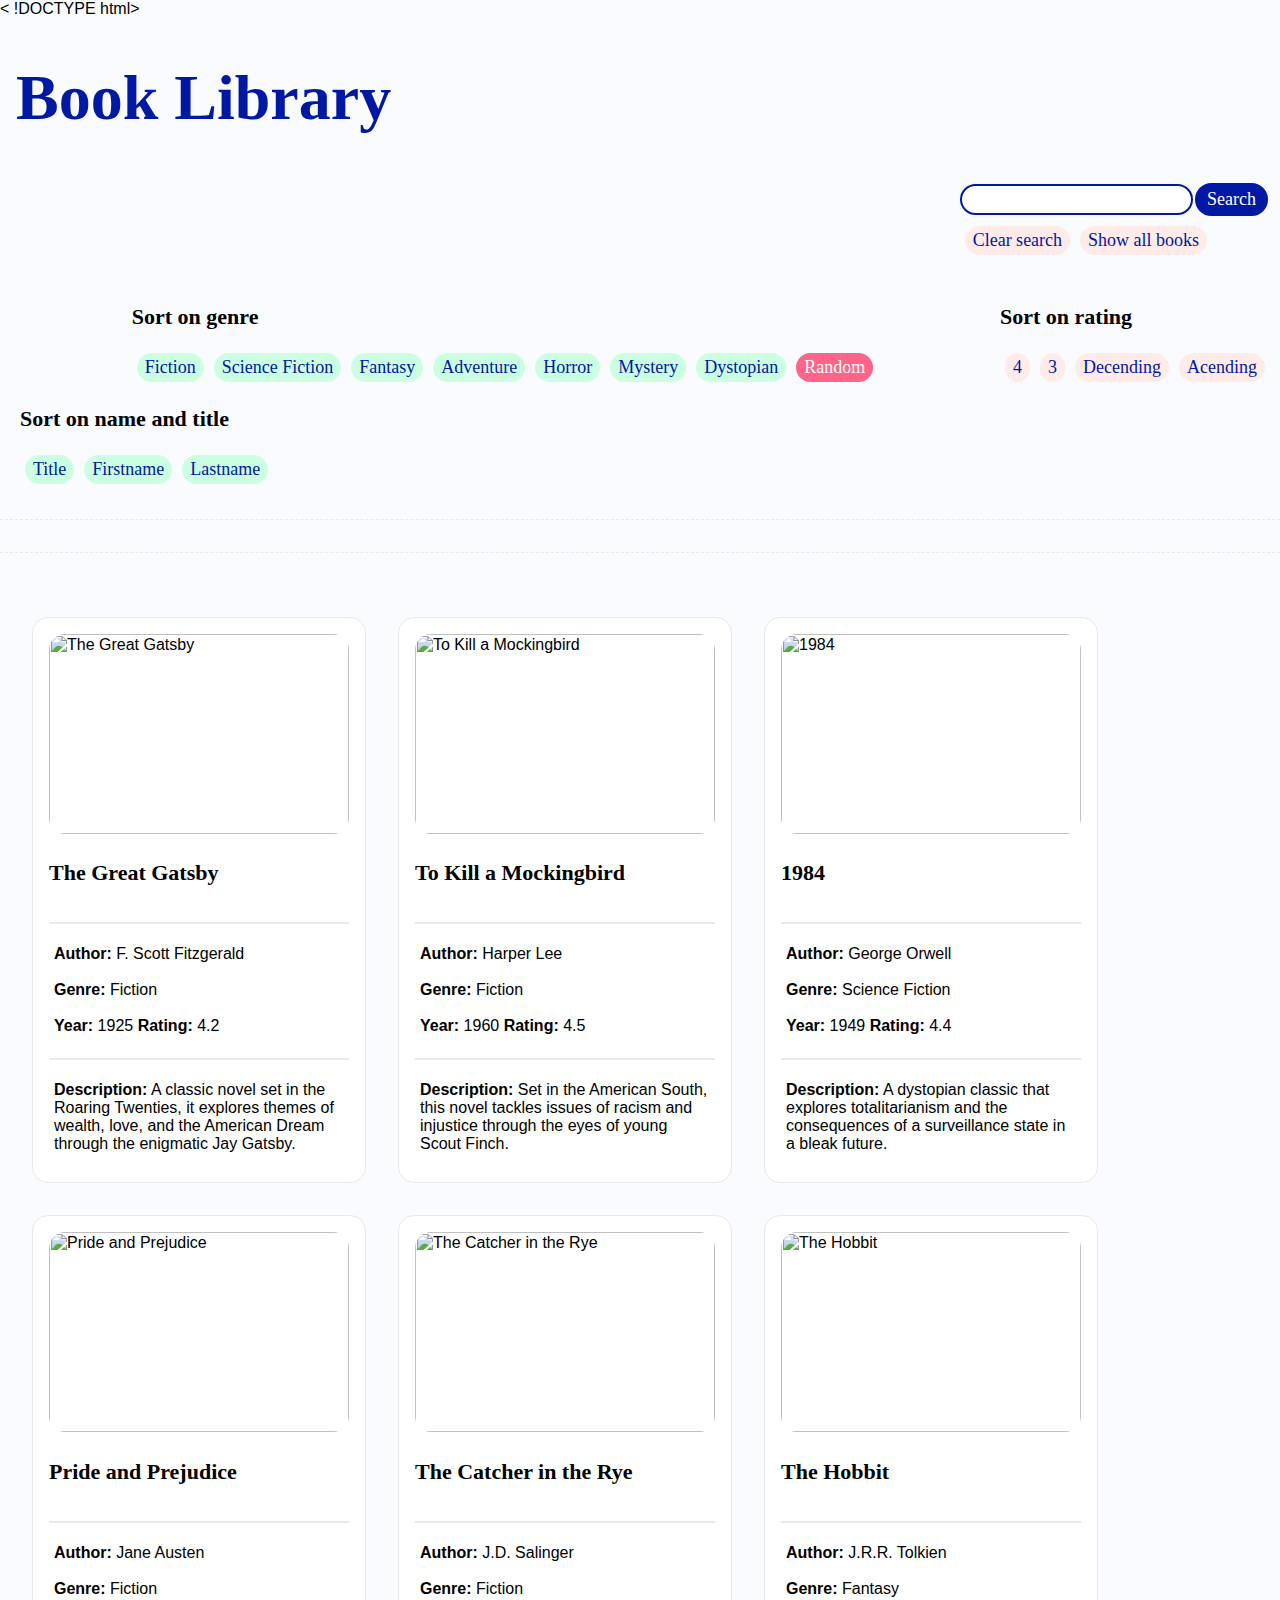
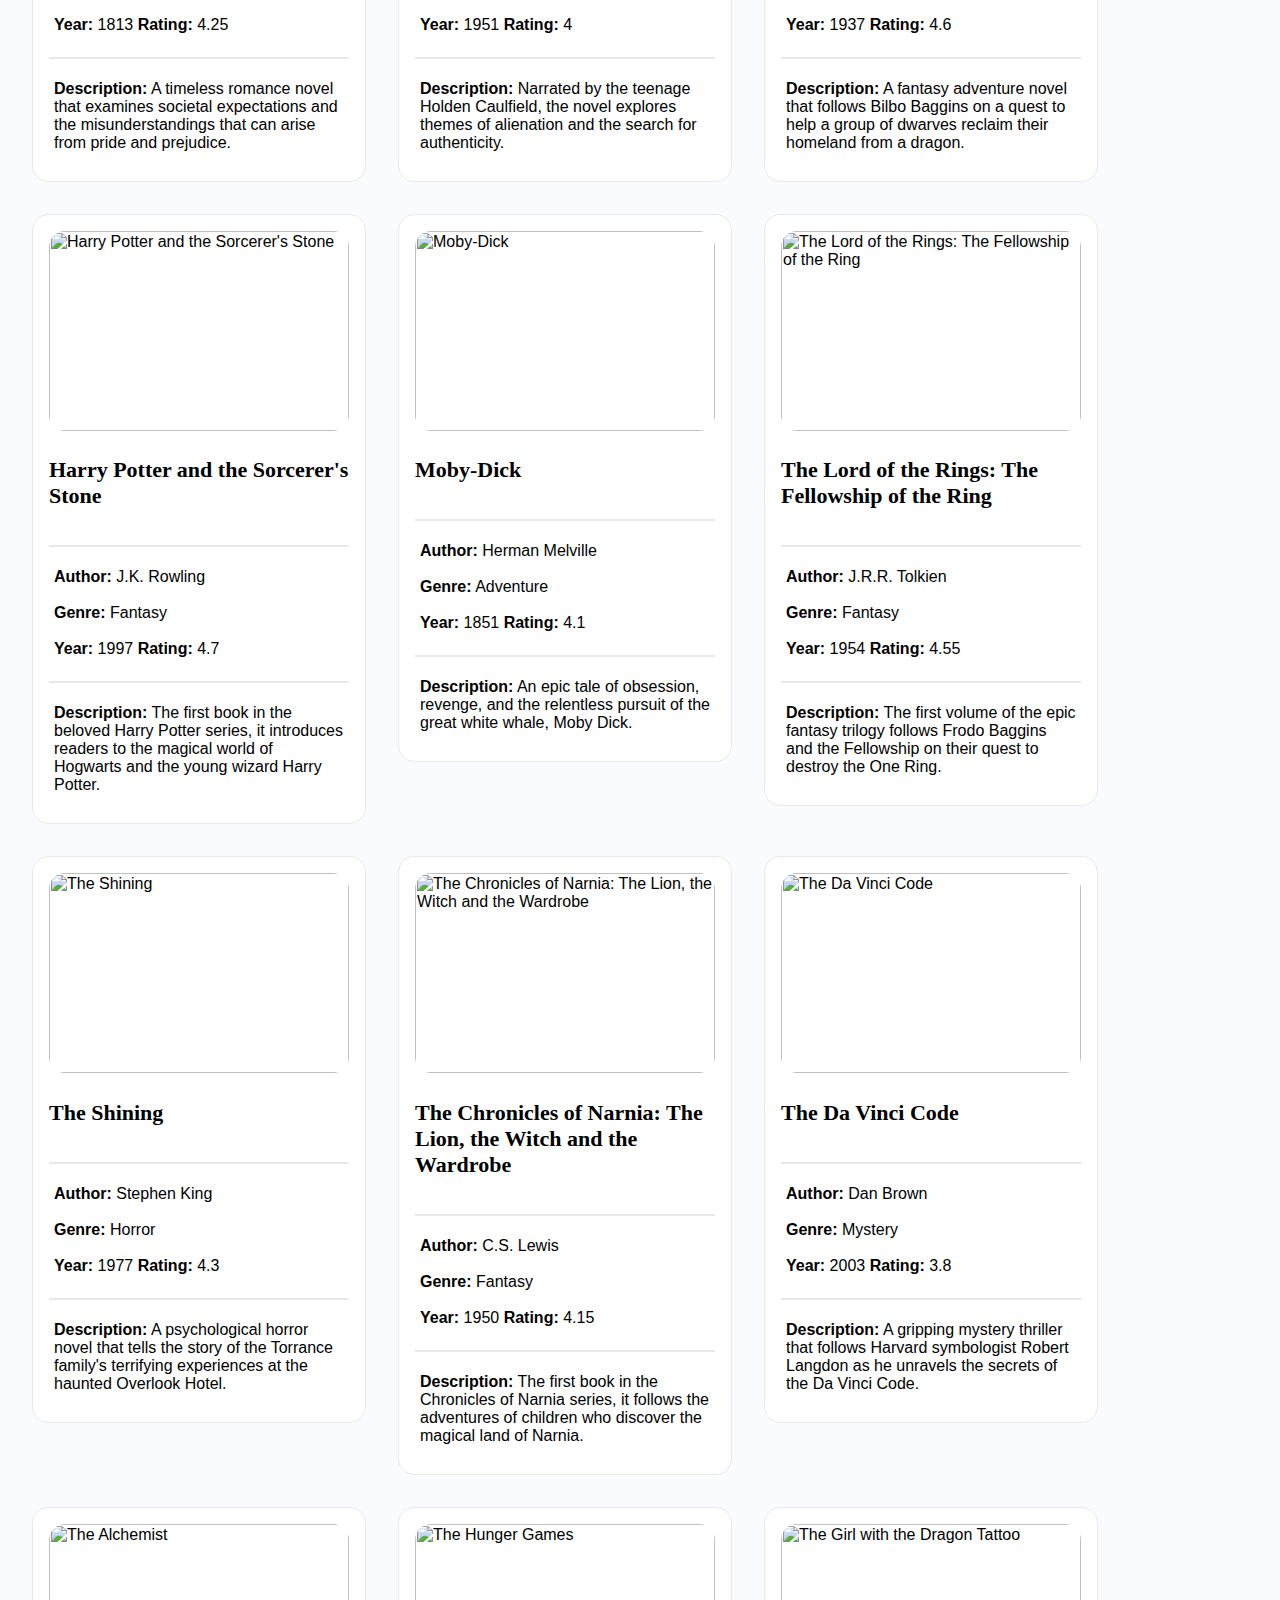
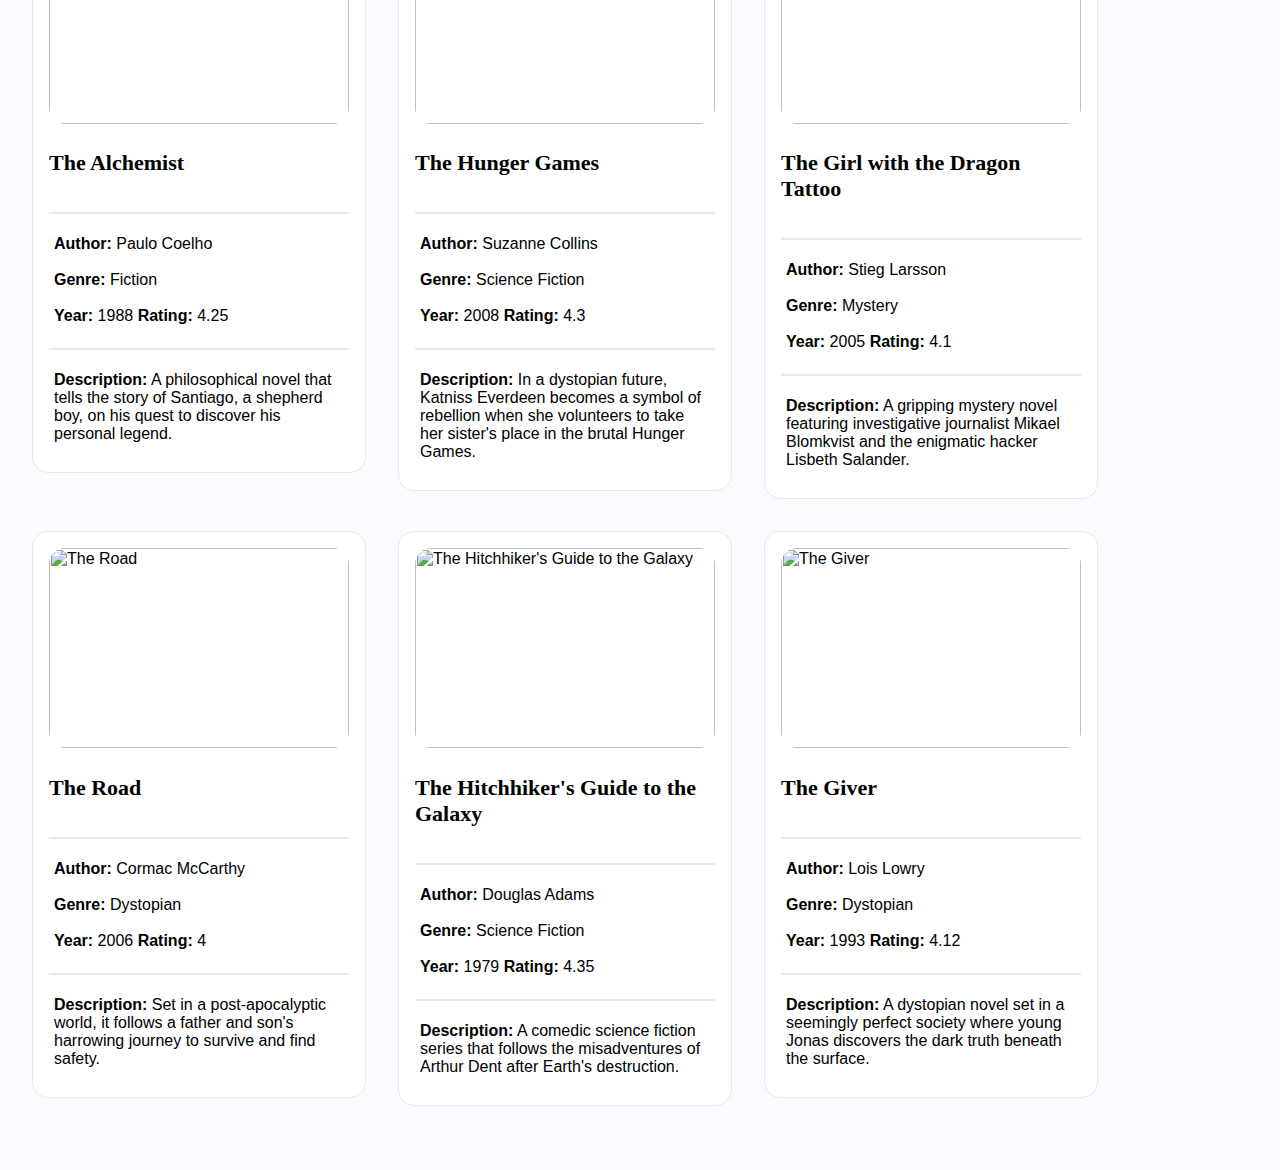
==== index.html @ c5b3e713 "minor adjust of auto format error" ====
< !DOCTYPE html>
	<html lang="en">

		<head>
			<meta charset="UTF-8">
			<meta name="viewport" content="width=device-width, initial-scale=1.0">
			<link rel="stylesheet" href="/style.css" />
			<title>Project Library</title>
		</head>

		<body <section class="wrapper">
			<header>
				<h1 class="title">Book Library</h1>
			</header>
			<div id="input-wrapper">
				<form id="search-form"><input id="user-input" type="text" /><button class="send-btn button"
						type="submit">Search</button>
					<div class="sub"></div>
				</form>
			</div>
			<nav>
				<section class="genreSort">
					<h2>Sort on genre</h2>
				</section>
				<section class="subSort">
					<h2>Sort on rating</h2>
				</section>
				<section class="nameSort">
					<h2>Sort on name and title</h2>
				</section>
			</nav>
			<div class="result">
				<div class="feedback"></div>
			</div>
			<main></main>
			</section>
			<script src="/script.js"></script>
		</body>

	</html>
---- style.css ----
body {
  font-family: futura, arial, sans-serif;
  margin: 0;
  padding: 0;
  background-color: #FAFBFF;
}

nav {
  display: flex;
  flex-direction: row;
  flex-wrap: wrap;
  padding: 10px 10px 30px 10px;
  border-bottom: 1px dashed #E9E9E9;
  justify-content: space-between
}

section {
  display: flex;
  flex-flow: column;
  margin-left: 10px;

}

hr {
  width: 100%;
  height: 2px;
  border: 0;
  border-bottom: 2px solid #E9E9E9;
}

header .title {
  color: #0018A4;
  font-size: 64px;
  font-family: Futura;
  font-weight: 700;
  word-wrap: break-word;
  padding-left: 1rem;
}

header {
  display: flex;
}

h2 {
  color: #000;
  font-family: Futura;
  font-size: 1.375rem;
  font-weight: 700;
}

main {
  display: flex;
  padding: 4rem 2rem;
  flex-flow: row wrap;
  justify-content: flex-start;
  align-items: baseline;
  gap: 2rem;
  background: #FAFBFF;
}

.book-card img {
  max-width: 100%;
  border-radius: 1rem;
}

.cover {
  object-fit: cover;
  width: 300px;
  height: 200px;
  object-position: 50% 50%;
}

.book-card {
  display: flex;
  flex-basis: auto;
  width: 18.75rem;
  padding: 1rem 1rem 1.5rem 1rem;
  flex-direction: column;
  align-items: flex-start;
  gap: 0.5rem;
  border-radius: 1rem;
  border: 1px solid #E9E9E9;
  background: #FFF;
}

.book-card:hover {
  border-radius: 1rem;
  border: 2px solid #0018A4;
  background: #FFF;
  box-shadow: 0px 0px 30px 0px rgba(0, 24, 164, 0.20);
  transition: ease 0.5s;
}

.book-card p {
  margin: 5px;
}

.result {
  display: flex;
  flex-basis: auto;
  padding: 1rem 1rem;
  flex: row;
  flex-wrap: wrap;
  gap: 1rem;
  border-bottom: 1px dashed #E9E9E9;
}

.feedback {
  width: 100vw;
}

.button {
  color: #0018A4;
  text-align: center;
  font-family: Futura;
  font-size: 1.125rem;
  font-weight: 500;
  border-radius: 25px;
  background: #CCFFE2;
  padding: 2px 6px;
  margin: 5px;
  border: 2px solid transparent;
}

.button::selection {
  background-color: #0018A4;
  color: #fff;
}

.selection {
  background-color: #0018A4;
  color: #fff;
}

.button:active {
  background: #0018A4;
  color: #fff;
}

.button:hover {
  border-radius: 3.125rem;
  border: 2px solid #0018A4;
  transition: ease 0.5s;
}

.clearbtn {
  background-color: #fafbff;
  color: #0018a4;
  font-weight: 300;
  font-size: 15px;
  border-radius: 5px;
  border: solid 2px color(srgb 0 0.0923 0.6419);
}

.clearbtn:hover {
  background-color: #0018a4;
  color: #fafbff;
  font-weight: 300;
  font-size: 15px;
  border-radius: 0px;
  border: solid 2px color(srgb 0 0.0923 0.6419);
  transition: ease 0.5s;
}

.sort {
  color: #0018A4;
  background: #FFECEA;
}

.sort::selection {
  color: #FFF;
  background-color: #FF6589;
  transition: ease 0.5s;
}

.sort-selected {
  color: #FFF;
  background: #FF6589;
  transition: ease 0.5s;
}

.randombtn {
  color: #FFF;
  background: #FF6589;
}

.randombtn:hover {
  color: #0018A4;
  background: #FFECEA;
}

#input-wrapper {
  display: flex;
  flex-direction: row;
  flex-wrap: wrap;
  padding: 0 10px;
  justify-self: flex-end;
  justify-content: flex-end;

}

#user-input {
  border-radius: 2rem;
  background: #FFF;
  color: #0018A4;
  padding: 0.2rem 0.2rem;
  margin: 5px 0 2px 0;
  border: 2px solid #0018A4;
  font-family: Futura;
  font-size: 1.125rem;
  font-weight: 500;
}

.send-btn {
  border: 2px solid #0018A4;
  background: #0018A4;
  color: #fff;
  border-radius: 25px;
  padding: 4px 10px;
  margin: 5px 2px;
}

.send-btn:hover {
  border: 2px solid #0018A4;
  background: #CCFFE2;
  color: #0018A4;
  transition: ease 0.5s;
}

.searchResponse {
  align-self: flex-end;
  padding: 5px;
}


@media(min-width:200px) and (max-width:795px) {
  header .title {
    color: #0018A4;
    font-size: 30px;
    font-family: Futura;
    font-weight: 700;
    word-wrap: break-word;
    padding-left: 0.5rem;
    padding-top: 0.5rem;
  }


  #user-input {
    padding-left: 0;
    padding-top: 0;
    font-size: 12px;
  }

  .button {
    font-size: 12px;
    padding: 2px 10px;
    margin: 2px;
  }

  .send-btn {
    padding: 2px 4px;
    margin: 0px;
  }

  h2 {
    margin: 3px;
  }
}
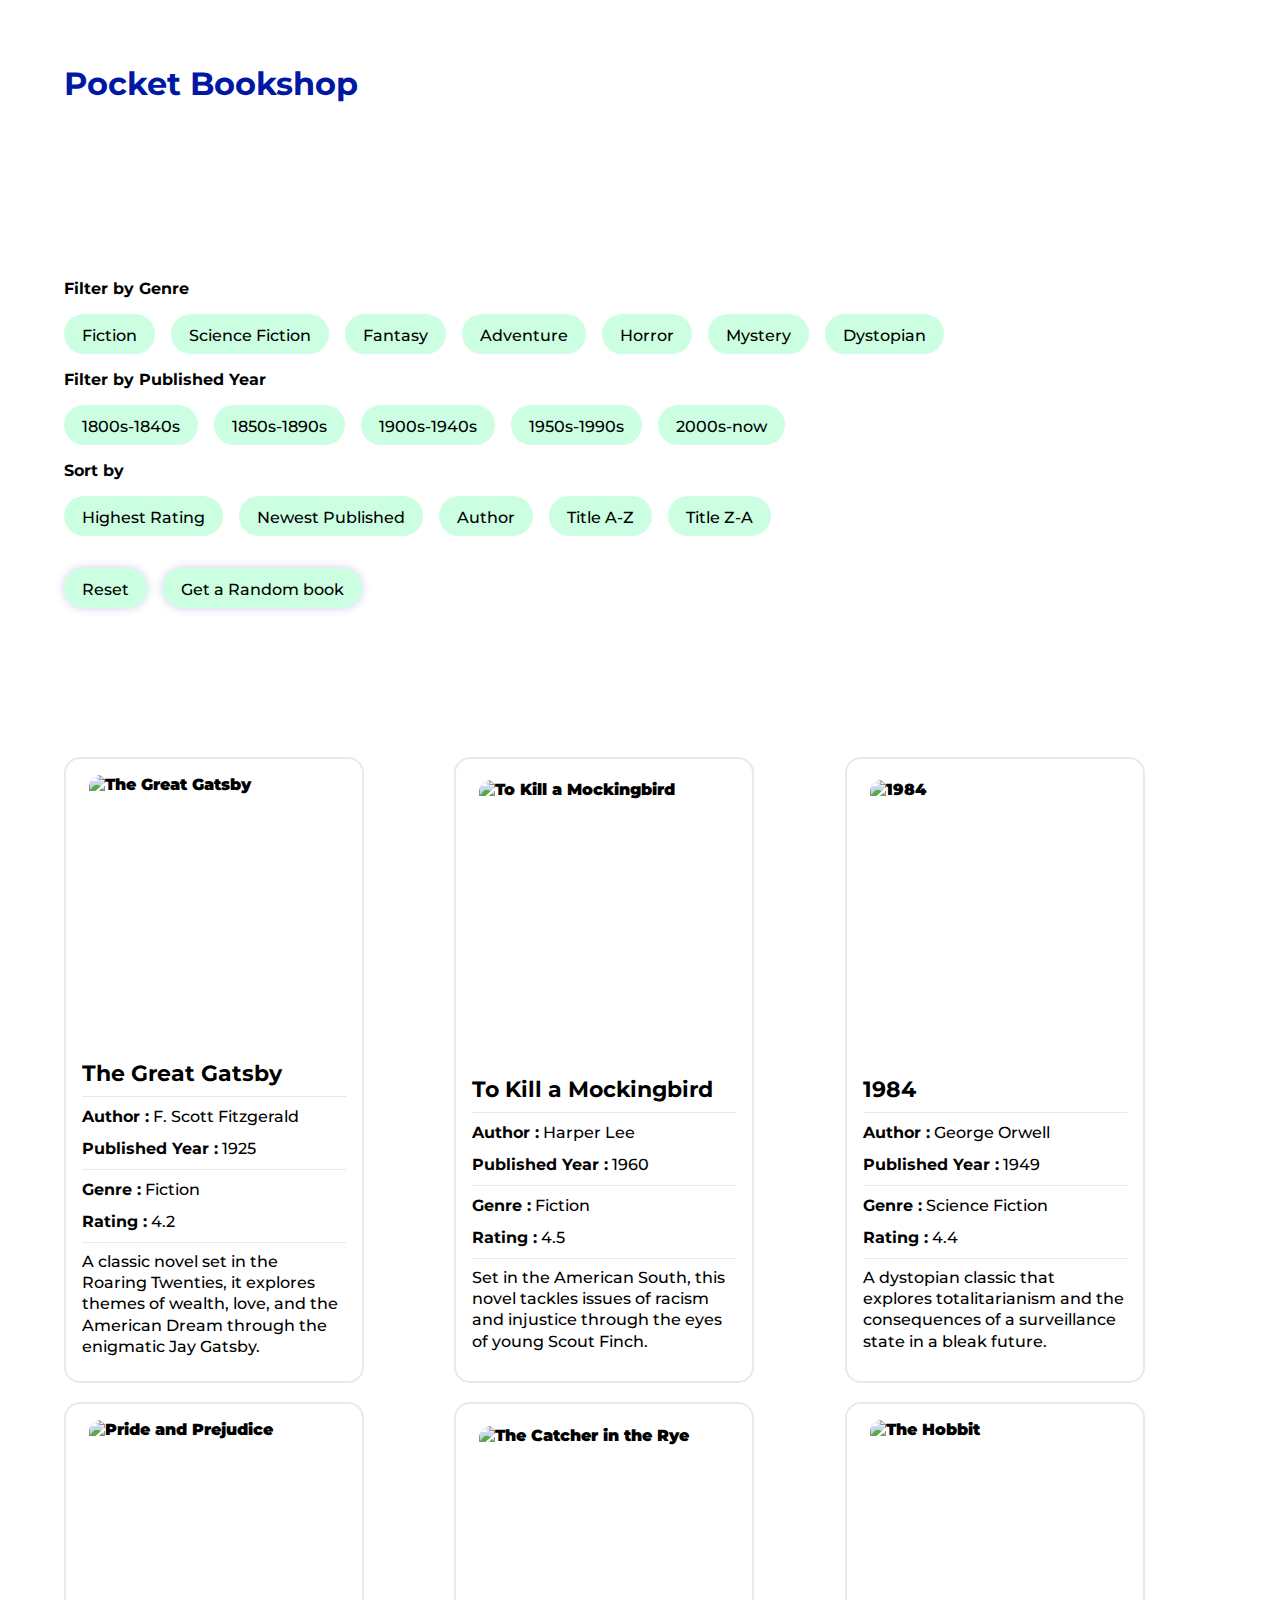
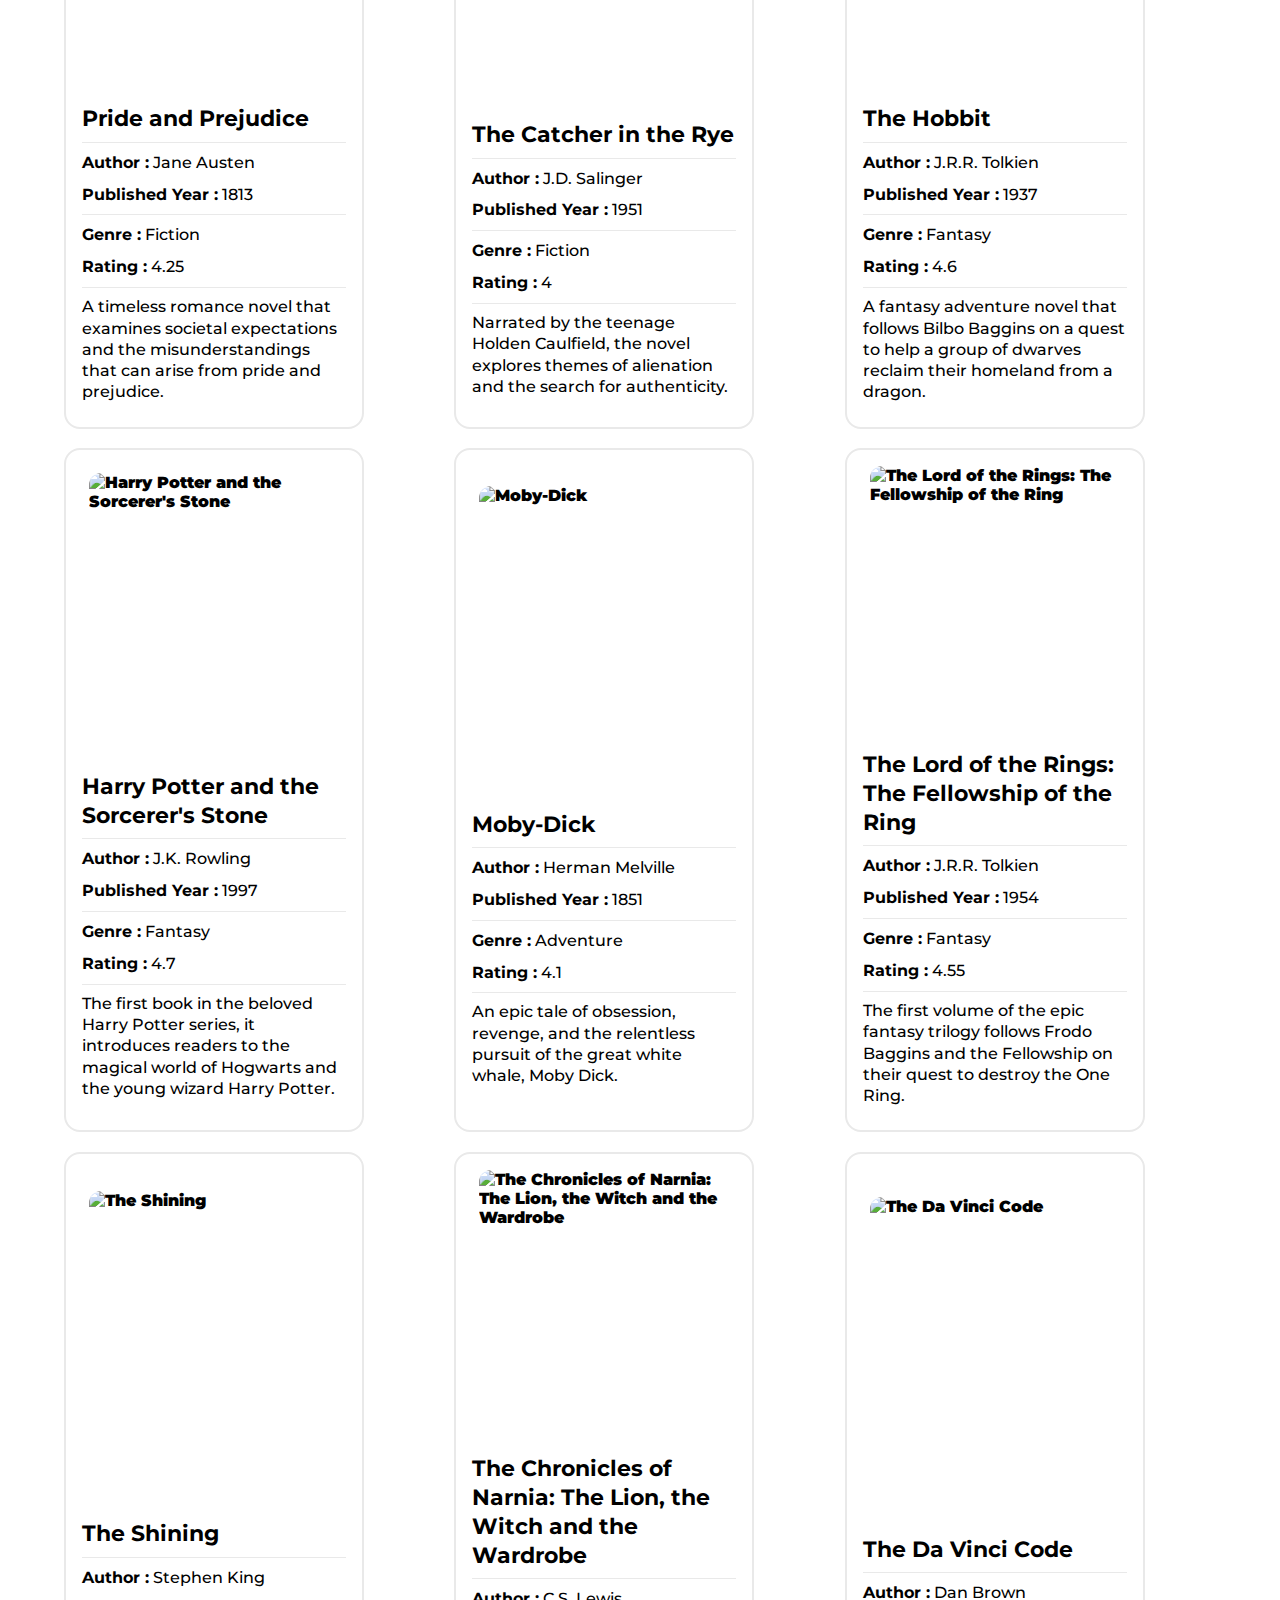
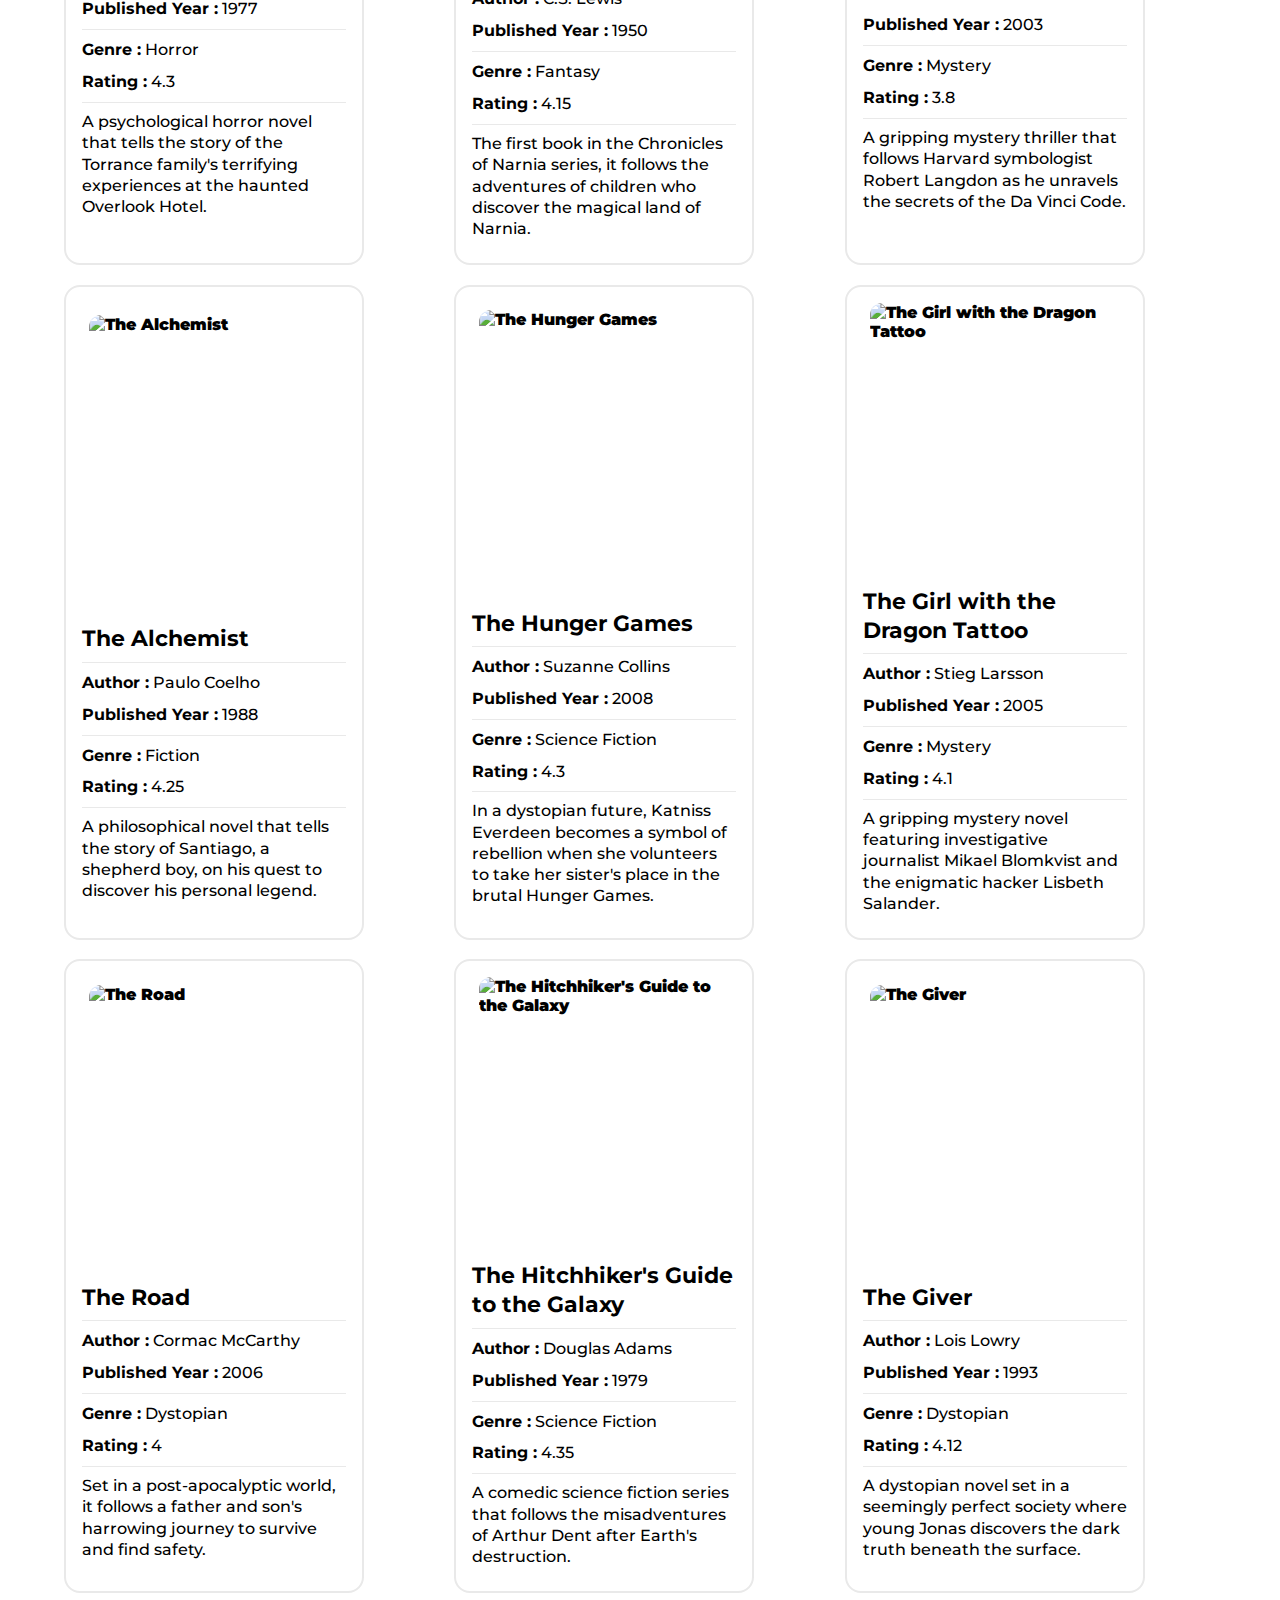
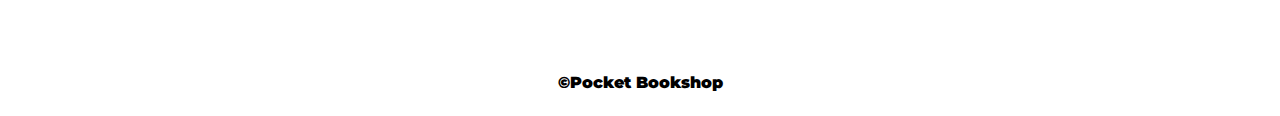
==== commit 7e18ab32: "Merge 6be80c34936a4cbce199b049bf8717b3f96257ee into a77e11cfb1b633b8defc52683785a5b67af54a81" ====
--- a/index.html
+++ b/index.html
@@ -1,40 +1,94 @@
-< !DOCTYPE html>
-	<html lang="en">
+<!DOCTYPE html>
+<html lang="en">
 
-		<head>
-			<meta charset="UTF-8">
-			<meta name="viewport" content="width=device-width, initial-scale=1.0">
-			<link rel="stylesheet" href="/style.css" />
-			<title>Project Library</title>
-		</head>
+<head>
+  <meta charset="UTF-8">
+  <meta name="viewport" content="width=device-width, initial-scale=1.0">
+  <link rel="stylesheet" href="./style.css">
+  <script src="./books-refractored.js" defer></script>
+  <title>Pocket Bookshop</title>
+</head>
 
-		<body <section class="wrapper">
-			<header>
-				<h1 class="title">Book Library</h1>
-			</header>
-			<div id="input-wrapper">
-				<form id="search-form"><input id="user-input" type="text" /><button class="send-btn button"
-						type="submit">Search</button>
-					<div class="sub"></div>
-				</form>
-			</div>
-			<nav>
-				<section class="genreSort">
-					<h2>Sort on genre</h2>
-				</section>
-				<section class="subSort">
-					<h2>Sort on rating</h2>
-				</section>
-				<section class="nameSort">
-					<h2>Sort on name and title</h2>
-				</section>
-			</nav>
-			<div class="result">
-				<div class="feedback"></div>
-			</div>
-			<main></main>
-			</section>
-			<script src="/script.js"></script>
-		</body>
+<body>
+  <main>
+    <h1 class="shop-title">Pocket Bookshop</h1>
 
-	</html>+    <div class="filter-bar">
+
+      <ul class="filter-section">
+        <div class="general">
+
+
+        </div>
+
+        <nav class="filter">
+          <div class="filter-title">
+            <h4>Filter by Genre</h4>
+          </div>
+          <ul class="filter-section">
+            <div class="genre">
+              <li id="fiction">Fiction</li>
+              <li id="sci-fi">Science Fiction</li>
+              <li id="fantasy">Fantasy</li>
+              <li id="adventure">Adventure</li>
+              <li id="horror">Horror</li>
+              <li id="mystery">Mystery</li>
+              <li id="dystopian">Dystopian</li>
+            </div>
+
+          </ul>
+        </nav>
+
+        <nav class="filter">
+          <div class="filter-title">
+            <h4>Filter by Published Year</h4>
+          </div>
+          <ul class="filter-section">
+            <div class="year">
+              <li id="early-nineteen">1800s-1840s</li>
+              <li id="late-nineteen">1850s-1890s</li>
+              <li id="early-twenty">1900s-1940s</li>
+              <li id="late-twenty">1950s-1990s</li>
+              <li id="present">2000s-now</li>
+            </div>
+          </ul>
+        </nav>
+
+
+
+        <nav class="sort">
+          <div class="sort-title">
+            <h4>Sort by</h4>
+          </div>
+          <ul class="sort-section">
+
+            <li id="highest-rating">Highest Rating</li>
+            <li id="newest-published">Newest Published</li>
+            <li id="author">Author</li>
+            <li id="title-a-z">Title A-Z</li>
+            <li id="title-z-a">Title Z-A</li>
+
+          </ul>
+        </nav>
+
+        <nav class="filter">
+
+          <ul class="filter-section">
+            <div class="general">
+              <li id="reset">Reset</li>
+              <li id="randomBook">Get a Random book</li>
+            </div>
+
+          </ul>
+        </nav>
+
+    </div>
+
+    <div class="book-display">
+
+    </div>
+  </main>
+  <footer>&copy;Pocket Bookshop</footer>
+</body>
+
+</html>--- a/style.css
+++ b/style.css
@@ -1,268 +1,250 @@
-body {
-  font-family: futura, arial, sans-serif;
-  margin: 0;
-  padding: 0;
-  background-color: #FAFBFF;
-}
-
-nav {
-  display: flex;
-  flex-direction: row;
-  flex-wrap: wrap;
-  padding: 10px 10px 30px 10px;
-  border-bottom: 1px dashed #E9E9E9;
-  justify-content: space-between
-}
-
-section {
-  display: flex;
-  flex-flow: column;
-  margin-left: 10px;
-
-}
-
-hr {
-  width: 100%;
-  height: 2px;
-  border: 0;
-  border-bottom: 2px solid #E9E9E9;
-}
-
-header .title {
-  color: #0018A4;
-  font-size: 64px;
-  font-family: Futura;
-  font-weight: 700;
-  word-wrap: break-word;
-  padding-left: 1rem;
-}
-
-header {
-  display: flex;
-}
-
-h2 {
-  color: #000;
-  font-family: Futura;
-  font-size: 1.375rem;
-  font-weight: 700;
-}
-
-main {
-  display: flex;
-  padding: 4rem 2rem;
-  flex-flow: row wrap;
-  justify-content: flex-start;
-  align-items: baseline;
-  gap: 2rem;
-  background: #FAFBFF;
-}
-
-.book-card img {
-  max-width: 100%;
-  border-radius: 1rem;
-}
-
-.cover {
-  object-fit: cover;
-  width: 300px;
-  height: 200px;
-  object-position: 50% 50%;
-}
-
-.book-card {
-  display: flex;
-  flex-basis: auto;
-  width: 18.75rem;
-  padding: 1rem 1rem 1.5rem 1rem;
-  flex-direction: column;
-  align-items: flex-start;
-  gap: 0.5rem;
-  border-radius: 1rem;
-  border: 1px solid #E9E9E9;
-  background: #FFF;
-}
-
-.book-card:hover {
-  border-radius: 1rem;
-  border: 2px solid #0018A4;
-  background: #FFF;
-  box-shadow: 0px 0px 30px 0px rgba(0, 24, 164, 0.20);
-  transition: ease 0.5s;
-}
-
-.book-card p {
-  margin: 5px;
-}
-
-.result {
-  display: flex;
-  flex-basis: auto;
-  padding: 1rem 1rem;
-  flex: row;
-  flex-wrap: wrap;
-  gap: 1rem;
-  border-bottom: 1px dashed #E9E9E9;
-}
-
-.feedback {
-  width: 100vw;
-}
-
-.button {
-  color: #0018A4;
-  text-align: center;
-  font-family: Futura;
-  font-size: 1.125rem;
-  font-weight: 500;
-  border-radius: 25px;
-  background: #CCFFE2;
-  padding: 2px 6px;
-  margin: 5px;
-  border: 2px solid transparent;
-}
-
-.button::selection {
-  background-color: #0018A4;
-  color: #fff;
-}
-
-.selection {
-  background-color: #0018A4;
-  color: #fff;
-}
-
-.button:active {
-  background: #0018A4;
-  color: #fff;
-}
-
-.button:hover {
-  border-radius: 3.125rem;
-  border: 2px solid #0018A4;
-  transition: ease 0.5s;
-}
-
-.clearbtn {
-  background-color: #fafbff;
-  color: #0018a4;
-  font-weight: 300;
-  font-size: 15px;
-  border-radius: 5px;
-  border: solid 2px color(srgb 0 0.0923 0.6419);
-}
-
-.clearbtn:hover {
-  background-color: #0018a4;
-  color: #fafbff;
-  font-weight: 300;
-  font-size: 15px;
-  border-radius: 0px;
-  border: solid 2px color(srgb 0 0.0923 0.6419);
-  transition: ease 0.5s;
-}
-
-.sort {
-  color: #0018A4;
-  background: #FFECEA;
-}
-
-.sort::selection {
-  color: #FFF;
-  background-color: #FF6589;
-  transition: ease 0.5s;
-}
-
-.sort-selected {
-  color: #FFF;
-  background: #FF6589;
-  transition: ease 0.5s;
-}
-
-.randombtn {
-  color: #FFF;
-  background: #FF6589;
-}
-
-.randombtn:hover {
-  color: #0018A4;
-  background: #FFECEA;
-}
-
-#input-wrapper {
-  display: flex;
-  flex-direction: row;
-  flex-wrap: wrap;
-  padding: 0 10px;
-  justify-self: flex-end;
-  justify-content: flex-end;
-
-}
-
-#user-input {
-  border-radius: 2rem;
-  background: #FFF;
-  color: #0018A4;
-  padding: 0.2rem 0.2rem;
-  margin: 5px 0 2px 0;
-  border: 2px solid #0018A4;
-  font-family: Futura;
-  font-size: 1.125rem;
-  font-weight: 500;
-}
-
-.send-btn {
-  border: 2px solid #0018A4;
-  background: #0018A4;
-  color: #fff;
-  border-radius: 25px;
-  padding: 4px 10px;
-  margin: 5px 2px;
-}
-
-.send-btn:hover {
-  border: 2px solid #0018A4;
-  background: #CCFFE2;
-  color: #0018A4;
-  transition: ease 0.5s;
-}
-
-.searchResponse {
-  align-self: flex-end;
-  padding: 5px;
-}
-
-
-@media(min-width:200px) and (max-width:795px) {
-  header .title {
-    color: #0018A4;
-    font-size: 30px;
-    font-family: Futura;
-    font-weight: 700;
-    word-wrap: break-word;
-    padding-left: 0.5rem;
-    padding-top: 0.5rem;
-  }
-
-
-  #user-input {
-    padding-left: 0;
-    padding-top: 0;
-    font-size: 12px;
-  }
-
-  .button {
-    font-size: 12px;
-    padding: 2px 10px;
-    margin: 2px;
-  }
-
-  .send-btn {
-    padding: 2px 4px;
-    margin: 0px;
-  }
-
-  h2 {
-    margin: 3px;
-  }
-}+@import url("https://fonts.googleapis.com/css2?family=Montserrat:ital,wght@0,100..900;1,100..900&display=swap");
+
+:root {
+  --highlighted-color: #0018a4;
+  --shadow-color: #0018a334;
+  --default-color: #ccffe2;
+  --main-border-color: #e9e9e9;
+  --selected-color: #fff;
+  --fun-color: #ffecea;
+  --genral-padding: 64px 64px 0 64px;
+}
+
+* {
+  margin: 0;
+  padding: 0;
+  box-sizing: border-box;
+}
+
+body {
+  font-family: "Montserrat", sans-serif;
+  font-weight: 900;
+}
+
+.shop-title {
+  color: var(--highlighted-color);
+  padding: var(--genral-padding);
+}
+
+.filter-bar {
+  max-width: 1300px;
+  margin-top: 5rem;
+  padding: var(--genral-padding);
+  display: flex;
+  flex-direction: column;
+  justify-content: center;
+  align-items: flex-start;
+  gap: 1rem;
+  font-weight: 700;
+}
+
+ul {
+  font-weight: 500;
+  display: flex;
+  justify-content: space-around;
+  align-items: center;
+  list-style-type: none;
+  margin-top: 1rem;
+  gap: 1rem;
+  font-size: 1rem;
+}
+
+.filter-section {
+  display: flex;
+  flex-direction: column;
+  justify-content: center;
+  align-items: flex-start;
+}
+
+.genre,
+.year,
+.general {
+  display: flex;
+  justify-content: space-around;
+  align-items: center;
+  gap: 1rem;
+  font-size: 1rem;
+}
+
+li {
+  color: black;
+  height: 40px;
+  background-color: var(--default-color);
+  border-radius: 50px;
+  border: 2px solid transparent;
+  padding: 8px 16px;
+  text-align: center;
+  margin-top: 1rem;
+  margin: auto;
+  line-height: 23px;
+  transition: background-color 0.8s;
+  cursor: pointer;
+}
+
+li#sci-fi {
+  text-wrap: nowrap;
+}
+
+.general li {
+  box-shadow: 0 0 10px var(--shadow-color);
+  border-radius: 50px;
+}
+
+.selected {
+  cursor: pointer;
+  background-color: var(--highlighted-color);
+  color: var(--selected-color);
+  transition: background-color 0.8s;
+}
+
+.hover {
+  cursor: pointer;
+  background-color: var(--default-color);
+  color: var(--highlighted-color);
+  border: 2px solid var(--highlighted-color);
+  border-radius: 50px;
+}
+
+.book-display {
+  margin-top: 85px;
+  padding: var(--genral-padding);
+  display: grid;
+  grid-template-columns: repeat(5, 1fr);
+  gap: 2.5rem;
+  max-width: 100%;
+}
+
+.book-card {
+  border: var(--main-border-color) 2px solid;
+  border-radius: 16px;
+  padding: 16px 16px 24px 16px;
+  display: flex;
+  flex-direction: column;
+  justify-content: space-around;
+  align-items: center;
+  gap: 16px;
+  width: 300px;
+  transition: all 0.2s;
+}
+
+.book-infomation p {
+  padding-top: 8px;
+}
+
+.book-hover {
+  border: var(--highlighted-color) 2px solid;
+  box-shadow: 0px 0px 20px var(--shadow-color);
+  border-radius: 16px;
+  padding: 16px 16px 24px 16px;
+  display: flex;
+  flex-direction: column;
+  justify-content: space-around;
+  align-items: center;
+}
+
+img {
+  width: 250px;
+  height: 268px;
+  object-fit: cover;
+  border-radius: 12px;
+}
+
+.book-title {
+  font-size: 22px;
+  font-weight: 700;
+  line-height: 29.24px;
+  margin-bottom: 8px;
+}
+
+.book-author,
+.book-year,
+.book-rating,
+.book-genre,
+.book-description {
+  font-size: 16px;
+  font-weight: 500;
+  line-height: 21.25px;
+}
+
+.book-author,
+.book-description,
+.book-genre {
+  border-top: #e9e9e9 1px solid;
+}
+
+.book-year,
+.book-rating {
+  margin-bottom: 8px;
+}
+
+span.tag {
+  font-size: 16px;
+  font-weight: 700;
+  line-height: 23.92px;
+}
+
+footer {
+  padding: 16px 16px 24px 16px;
+  text-align: center;
+  margin-top: 64px;
+}
+
+/* Media queries */
+@media only screen and (min-width: 1440px) and (max-width: 1800px) {
+  .book-display {
+    grid-template-columns: repeat(4, 1fr);
+    gap: 1.5rem;
+  }
+}
+
+@media only screen and (min-width: 1024px) and (max-width: 1440px) {
+  .book-display {
+    grid-template-columns: repeat(3, 1fr);
+    gap: 1.2rem;
+  }
+}
+
+@media only screen and (min-width: 720px) and (max-width: 1024px) {
+  .book-display {
+    grid-template-columns: repeat(2, 1fr);
+    gap: 0.6rem;
+  }
+}
+
+@media only screen and (max-width: 720px) {
+  .book-display {
+    grid-template-columns: repeat(1, 1fr);
+    gap: 0.6rem;
+  }
+}
+
+@media only screen and (min-width: 481px) and (max-width: 1100px) {
+  .filter-bar {
+    flex-direction: row;
+  }
+
+  .filter-section {
+    flex-direction: row;
+  }
+
+  li {
+    height: auto;
+  }
+
+  .genre,
+  .year,
+  .sort-section {
+    display: flex;
+    flex-direction: column;
+    justify-content: space-around;
+    align-items: center;
+  }
+
+  .general {
+    margin-top: 1rem;
+    display: flex;
+    flex-direction: column;
+    justify-content: center;
+    align-items: center;
+  }
+}
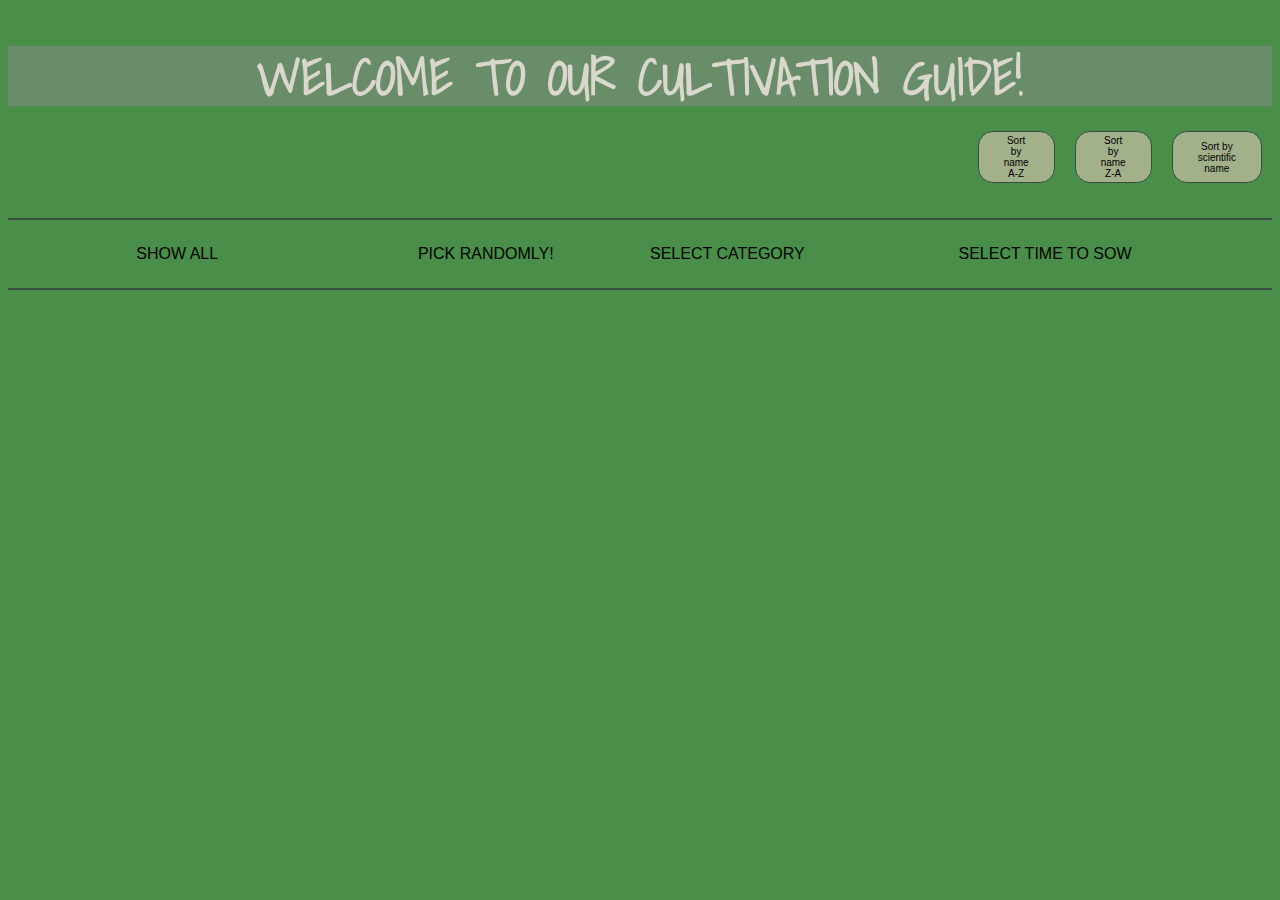
==== commit 7cf1143b: "Added sorting for Z-A" ====
--- a/index.html
+++ b/index.html
@@ -1,94 +1,45 @@
 <!DOCTYPE html>
 <html lang="en">
-
-<head>
-  <meta charset="UTF-8">
-  <meta name="viewport" content="width=device-width, initial-scale=1.0">
-  <link rel="stylesheet" href="./style.css">
-  <script src="./books-refractored.js" defer></script>
-  <title>Pocket Bookshop</title>
-</head>
-
-<body>
-  <main>
-    <h1 class="shop-title">Pocket Bookshop</h1>
-
-    <div class="filter-bar">
-
-      <ul class="filter-section">
-        <div class="general">
-
-
+  <head>
+    <meta charset="UTF-8">
+    <meta name="viewport" content="width=device-width, initial-scale=1.0">
+    <title>Cultivation guide</title>
+    <link rel="stylesheet" type="text/css" href="style.css">
+    <link href="https://fonts.googleapis.com/css2?family=Shadows+Into+Light&display=swap" rel="stylesheet">
+  </head>
+  <body>
+    <header class="header" id="header">
+      <div class="text-background">
+        <h1 class="h1">Welcome to our cultivation guide!</h1>
+      </div>
+      <div class="btn-container">
+        <button class="sort-btn" id="sort-by-name-AZ">Sort by name A-Z</button>
+        <button class="sort-btn" id="sort-by-name-ZA">Sort by name Z-A</button>
+        <button class="sort-btn" id="sort-by-scientific-name">Sort by scientific name</button>
+      </div>
+    </header>
+    <section class="navbar" id="navbar">
+      <button class="btn" id="btn-show-all">Show all</button>
+      <button class="btn" id="btn-pick-random">Pick randomly!</button>
+      <div class="dropdown">
+        <button class="dropbtn">Select category</button>
+        <div class="dropdown-content">
+          <a id="select-vegetables">Vegetables</a>
+          <a id="select-herbs">Herbs</a>
+          <a id="select-fruits">Fruits and berries</a>
         </div>
-
-        <nav class="filter">
-          <div class="filter-title">
-            <h4>Filter by Genre</h4>
-          </div>
-          <ul class="filter-section">
-            <div class="genre">
-              <li id="fiction">Fiction</li>
-              <li id="sci-fi">Science Fiction</li>
-              <li id="fantasy">Fantasy</li>
-              <li id="adventure">Adventure</li>
-              <li id="horror">Horror</li>
-              <li id="mystery">Mystery</li>
-              <li id="dystopian">Dystopian</li>
-            </div>
-
-          </ul>
-        </nav>
-
-        <nav class="filter">
-          <div class="filter-title">
-            <h4>Filter by Published Year</h4>
-          </div>
-          <ul class="filter-section">
-            <div class="year">
-              <li id="early-nineteen">1800s-1840s</li>
-              <li id="late-nineteen">1850s-1890s</li>
-              <li id="early-twenty">1900s-1940s</li>
-              <li id="late-twenty">1950s-1990s</li>
-              <li id="present">2000s-now</li>
-            </div>
-          </ul>
-        </nav>
-
-
-
-        <nav class="sort">
-          <div class="sort-title">
-            <h4>Sort by</h4>
-          </div>
-          <ul class="sort-section">
-
-            <li id="highest-rating">Highest Rating</li>
-            <li id="newest-published">Newest Published</li>
-            <li id="author">Author</li>
-            <li id="title-a-z">Title A-Z</li>
-            <li id="title-z-a">Title Z-A</li>
-
-          </ul>
-        </nav>
-
-        <nav class="filter">
-
-          <ul class="filter-section">
-            <div class="general">
-              <li id="reset">Reset</li>
-              <li id="randomBook">Get a Random book</li>
-            </div>
-
-          </ul>
-        </nav>
-
-    </div>
-
-    <div class="book-display">
-
-    </div>
-  </main>
-  <footer>&copy;Pocket Bookshop</footer>
-</body>
-
+      </div>
+      <div class="dropdown">
+        <button class="dropbtn">Select time to sow</button>
+        <div class="dropdown-content">
+          <a id="select-spring">Spring</a> 
+          <a id="select-autumn">Autumn</a>
+        </div>
+      </div>
+    </section>
+    <main class="main-content" id="main-content">
+      <div class="card-container" id="card-container"></div>
+    </main>
+    <script src="./script.js"></script>
+  </body>
 </html>--- a/style.css
+++ b/style.css
@@ -1,250 +1,179 @@
-@import url("https://fonts.googleapis.com/css2?family=Montserrat:ital,wght@0,100..900;1,100..900&display=swap");
-
-:root {
-  --highlighted-color: #0018a4;
-  --shadow-color: #0018a334;
-  --default-color: #ccffe2;
-  --main-border-color: #e9e9e9;
-  --selected-color: #fff;
-  --fun-color: #ffecea;
-  --genral-padding: 64px 64px 0 64px;
-}
-
-* {
-  margin: 0;
-  padding: 0;
-  box-sizing: border-box;
-}
-
-body {
-  font-family: "Montserrat", sans-serif;
-  font-weight: 900;
-}
-
-.shop-title {
-  color: var(--highlighted-color);
-  padding: var(--genral-padding);
-}
-
-.filter-bar {
-  max-width: 1300px;
-  margin-top: 5rem;
-  padding: var(--genral-padding);
-  display: flex;
-  flex-direction: column;
-  justify-content: center;
-  align-items: flex-start;
-  gap: 1rem;
-  font-weight: 700;
-}
-
-ul {
-  font-weight: 500;
-  display: flex;
-  justify-content: space-around;
-  align-items: center;
-  list-style-type: none;
-  margin-top: 1rem;
-  gap: 1rem;
-  font-size: 1rem;
-}
-
-.filter-section {
-  display: flex;
-  flex-direction: column;
-  justify-content: center;
-  align-items: flex-start;
-}
-
-.genre,
-.year,
-.general {
-  display: flex;
-  justify-content: space-around;
-  align-items: center;
-  gap: 1rem;
-  font-size: 1rem;
-}
-
-li {
-  color: black;
-  height: 40px;
-  background-color: var(--default-color);
-  border-radius: 50px;
-  border: 2px solid transparent;
-  padding: 8px 16px;
-  text-align: center;
-  margin-top: 1rem;
-  margin: auto;
-  line-height: 23px;
-  transition: background-color 0.8s;
-  cursor: pointer;
-}
-
-li#sci-fi {
-  text-wrap: nowrap;
-}
-
-.general li {
-  box-shadow: 0 0 10px var(--shadow-color);
-  border-radius: 50px;
-}
-
-.selected {
-  cursor: pointer;
-  background-color: var(--highlighted-color);
-  color: var(--selected-color);
-  transition: background-color 0.8s;
-}
-
-.hover {
-  cursor: pointer;
-  background-color: var(--default-color);
-  color: var(--highlighted-color);
-  border: 2px solid var(--highlighted-color);
-  border-radius: 50px;
-}
-
-.book-display {
-  margin-top: 85px;
-  padding: var(--genral-padding);
-  display: grid;
-  grid-template-columns: repeat(5, 1fr);
-  gap: 2.5rem;
-  max-width: 100%;
-}
-
-.book-card {
-  border: var(--main-border-color) 2px solid;
-  border-radius: 16px;
-  padding: 16px 16px 24px 16px;
-  display: flex;
-  flex-direction: column;
-  justify-content: space-around;
-  align-items: center;
-  gap: 16px;
-  width: 300px;
-  transition: all 0.2s;
-}
-
-.book-infomation p {
-  padding-top: 8px;
-}
-
-.book-hover {
-  border: var(--highlighted-color) 2px solid;
-  box-shadow: 0px 0px 20px var(--shadow-color);
-  border-radius: 16px;
-  padding: 16px 16px 24px 16px;
-  display: flex;
-  flex-direction: column;
-  justify-content: space-around;
-  align-items: center;
-}
-
-img {
-  width: 250px;
-  height: 268px;
-  object-fit: cover;
-  border-radius: 12px;
-}
-
-.book-title {
-  font-size: 22px;
-  font-weight: 700;
-  line-height: 29.24px;
-  margin-bottom: 8px;
-}
-
-.book-author,
-.book-year,
-.book-rating,
-.book-genre,
-.book-description {
-  font-size: 16px;
-  font-weight: 500;
-  line-height: 21.25px;
-}
-
-.book-author,
-.book-description,
-.book-genre {
-  border-top: #e9e9e9 1px solid;
-}
-
-.book-year,
-.book-rating {
-  margin-bottom: 8px;
-}
-
-span.tag {
-  font-size: 16px;
-  font-weight: 700;
-  line-height: 23.92px;
-}
-
-footer {
-  padding: 16px 16px 24px 16px;
-  text-align: center;
-  margin-top: 64px;
-}
-
-/* Media queries */
-@media only screen and (min-width: 1440px) and (max-width: 1800px) {
-  .book-display {
-    grid-template-columns: repeat(4, 1fr);
-    gap: 1.5rem;
-  }
-}
-
-@media only screen and (min-width: 1024px) and (max-width: 1440px) {
-  .book-display {
-    grid-template-columns: repeat(3, 1fr);
-    gap: 1.2rem;
-  }
-}
-
-@media only screen and (min-width: 720px) and (max-width: 1024px) {
-  .book-display {
-    grid-template-columns: repeat(2, 1fr);
-    gap: 0.6rem;
-  }
-}
-
-@media only screen and (max-width: 720px) {
-  .book-display {
-    grid-template-columns: repeat(1, 1fr);
-    gap: 0.6rem;
-  }
-}
-
-@media only screen and (min-width: 481px) and (max-width: 1100px) {
-  .filter-bar {
-    flex-direction: row;
-  }
-
-  .filter-section {
-    flex-direction: row;
-  }
-
-  li {
-    height: auto;
-  }
-
-  .genre,
-  .year,
-  .sort-section {
-    display: flex;
-    flex-direction: column;
-    justify-content: space-around;
-    align-items: center;
-  }
-
-  .general {
-    margin-top: 1rem;
-    display: flex;
-    flex-direction: column;
-    justify-content: center;
-    align-items: center;
-  }
-}
+body {
+  background-color: #498f49;
+}
+
+.header {
+  background: url(assets/cultivation-header3.jpg);
+  background-size: cover;
+  background-position: center;
+  background-repeat: no-repeat;
+  background-attachment: fixed;
+  height: 200px;
+  display: grid;
+  grid-template-columns: 9fr 1fr;
+  grid-template-rows: 3fr 2fr 4fr;
+}
+
+.text-background {
+  grid-row-start: 2;
+  grid-column: span 2;
+  background-color: rgba(138, 138, 138, 0.5);
+  height: 100px;
+  display: flex;
+  align-items: center;
+  justify-content: center;
+}
+
+.h1 {
+  font-family: "Shadows Into Light";
+  text-transform: uppercase;
+  color: #dad7cd;
+  font-size: 40px;
+  text-align: center;
+}
+
+.btn-container {
+  grid-row: 3;
+  grid-column: 2;
+  display: flex;
+  align-items: flex-end;
+  justify-content: flex-end;
+}
+
+.sort-btn {
+  background: #a3b18a;
+  color: black;
+  padding: 15px;
+  margin: 25px 10px;
+  font-size: 6px;
+  border: 1px solid #344e41;
+  border-radius: 15px;
+  height: 24px;
+  display: flex;
+  align-items: center;
+}
+
+.navbar {
+  border-top: 2px solid #344e41;
+  border-bottom: 2px solid #344e41;
+  margin: 10px 0;
+  padding: 15px;
+  display: grid;
+  grid-template-columns: 2fr 2fr;
+}
+
+.btn {
+  background: #498f49;
+  color: black;
+  padding: 10px;
+  font-size: 16px;
+  text-transform: uppercase;
+  border: none;
+}
+
+
+.btn:hover,
+.sort-btn:hover {
+  background: #82e285;
+}
+
+/* Dropdown Button */
+.dropbtn {
+  background-color: #498f49;
+  color: black;
+  padding: 10px;
+  font-size: 16px;
+  text-transform: uppercase;
+  border: none;
+}
+
+/* The container <div> - needed to position the dropdown content */
+.dropdown {
+  position: relative;
+  display: inline-block;
+}
+
+/* Dropdown Content (Hidden by Default) */
+.dropdown-content {
+  display: none;
+  position: absolute;
+  background-color: #63d578;
+  min-width: 160px;
+  box-shadow: 0px 8px 16px 0px rgba(0, 0, 0, 0.2);
+  z-index: 1;
+}
+
+/* Links inside the dropdown */
+.dropdown-content a {
+  color: black;
+  padding: 12px 16px;
+  text-decoration: none;
+  display: block;
+}
+
+/* Change color of dropdown links on hover */
+.dropdown-content a:hover {
+  background-color: #ddd;
+}
+
+/* Show the dropdown menu on hover */
+.dropdown:hover .dropdown-content {
+  display: block;
+}
+
+/* Change the background color of the dropdown button when the dropdown content is shown */
+.dropdown:hover .dropbtn {
+  background-color: #82e285;
+}
+
+.card-container {
+  display: grid;
+  grid-template-columns: repeat(auto-fill, minmax(300px, 1fr));
+  gap: 10px;
+}
+
+.card {
+  border: 2px solid #344e41;
+  border-radius: 10px;
+  padding: 15px;
+  text-align: center;
+  background: #a3b18a;
+}
+
+.card h2 {
+  text-transform: uppercase;
+}
+
+.card p {
+  font-weight: 600;
+  text-transform: capitalize;
+}
+
+img {
+  height: 200px;
+  width: 80%;
+  object-fit: cover;
+  border-radius: 10px;
+}
+
+@media (min-width: 668px) {
+  .text-background {
+    height: 60px;
+  }
+
+  .h1 {
+  font-size: 50px;
+  }
+
+  .sort-btn {
+  padding: 25px;
+  margin: 25px 10px;
+  font-size: 10px;
+  border-radius: 15px;
+  height: 24px;
+}
+  
+  .navbar {
+    grid-template-columns: repeat(4, 1fr);
+  }
+}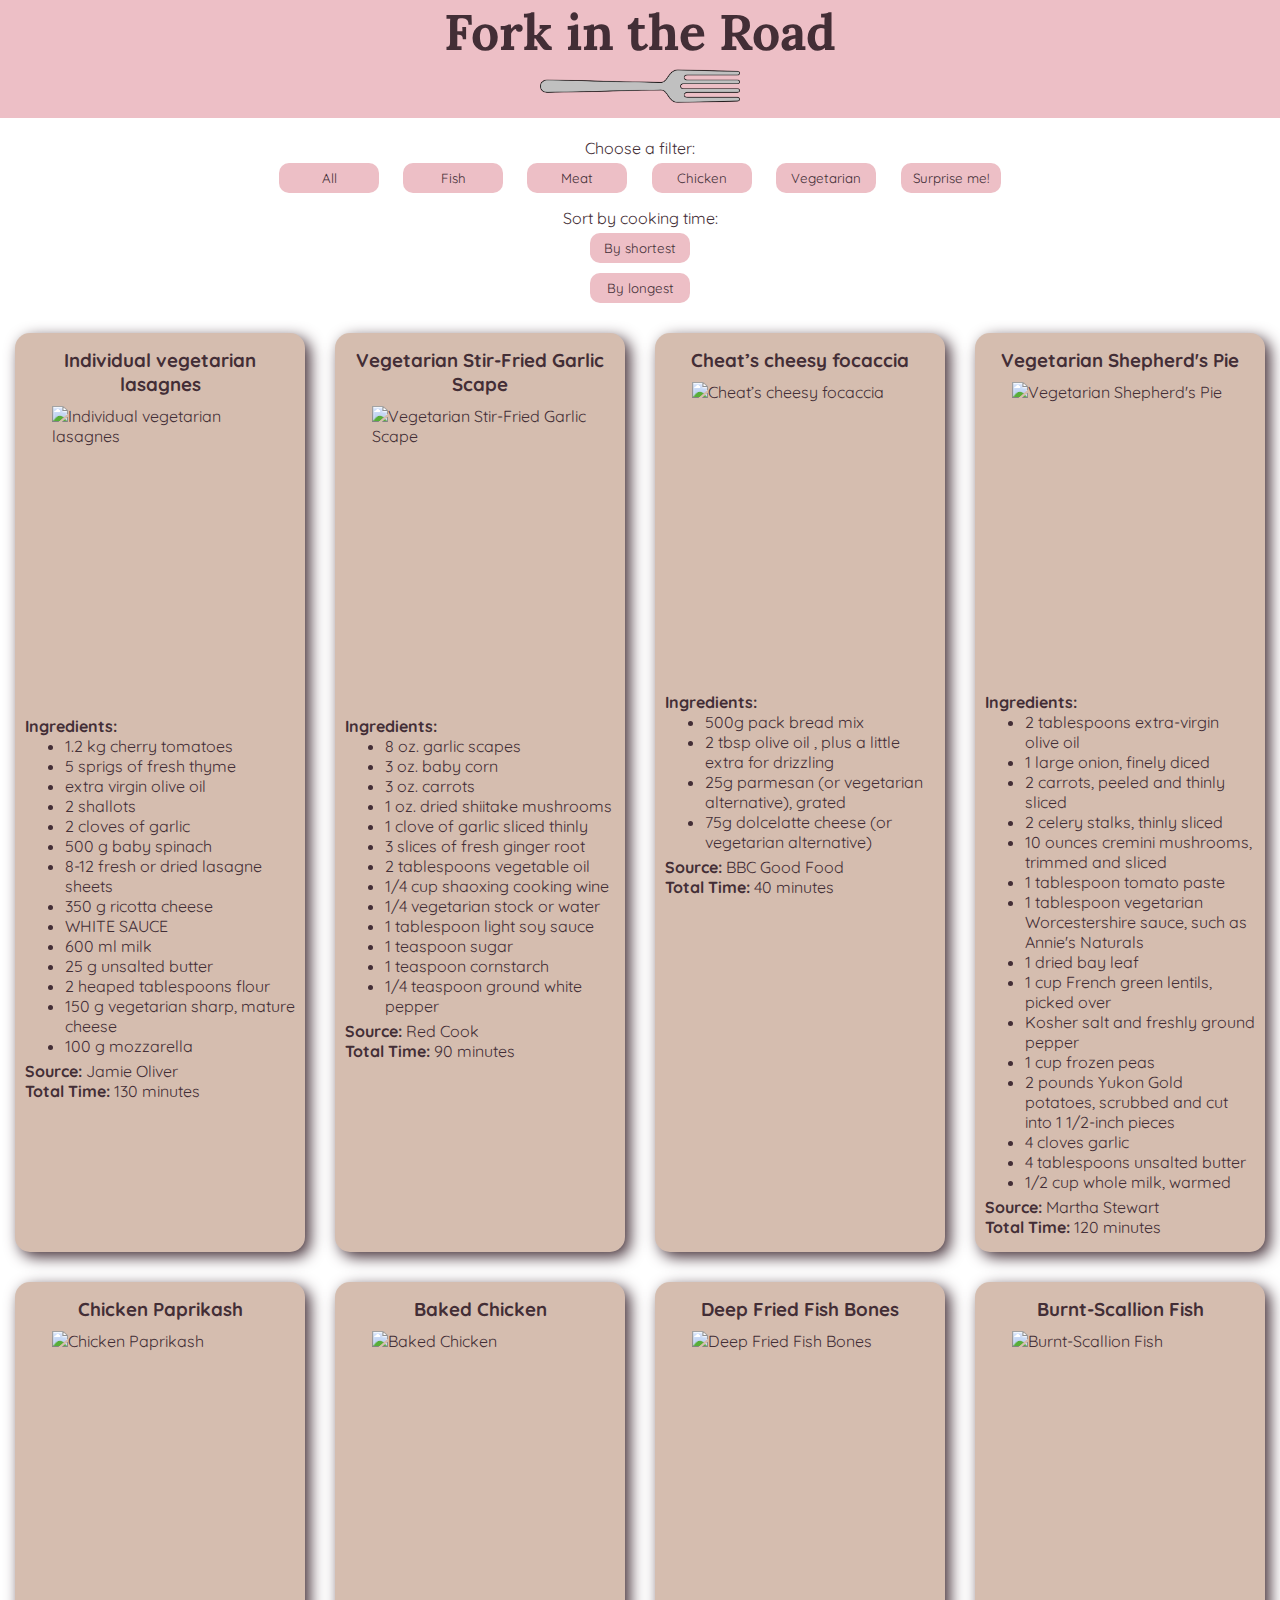
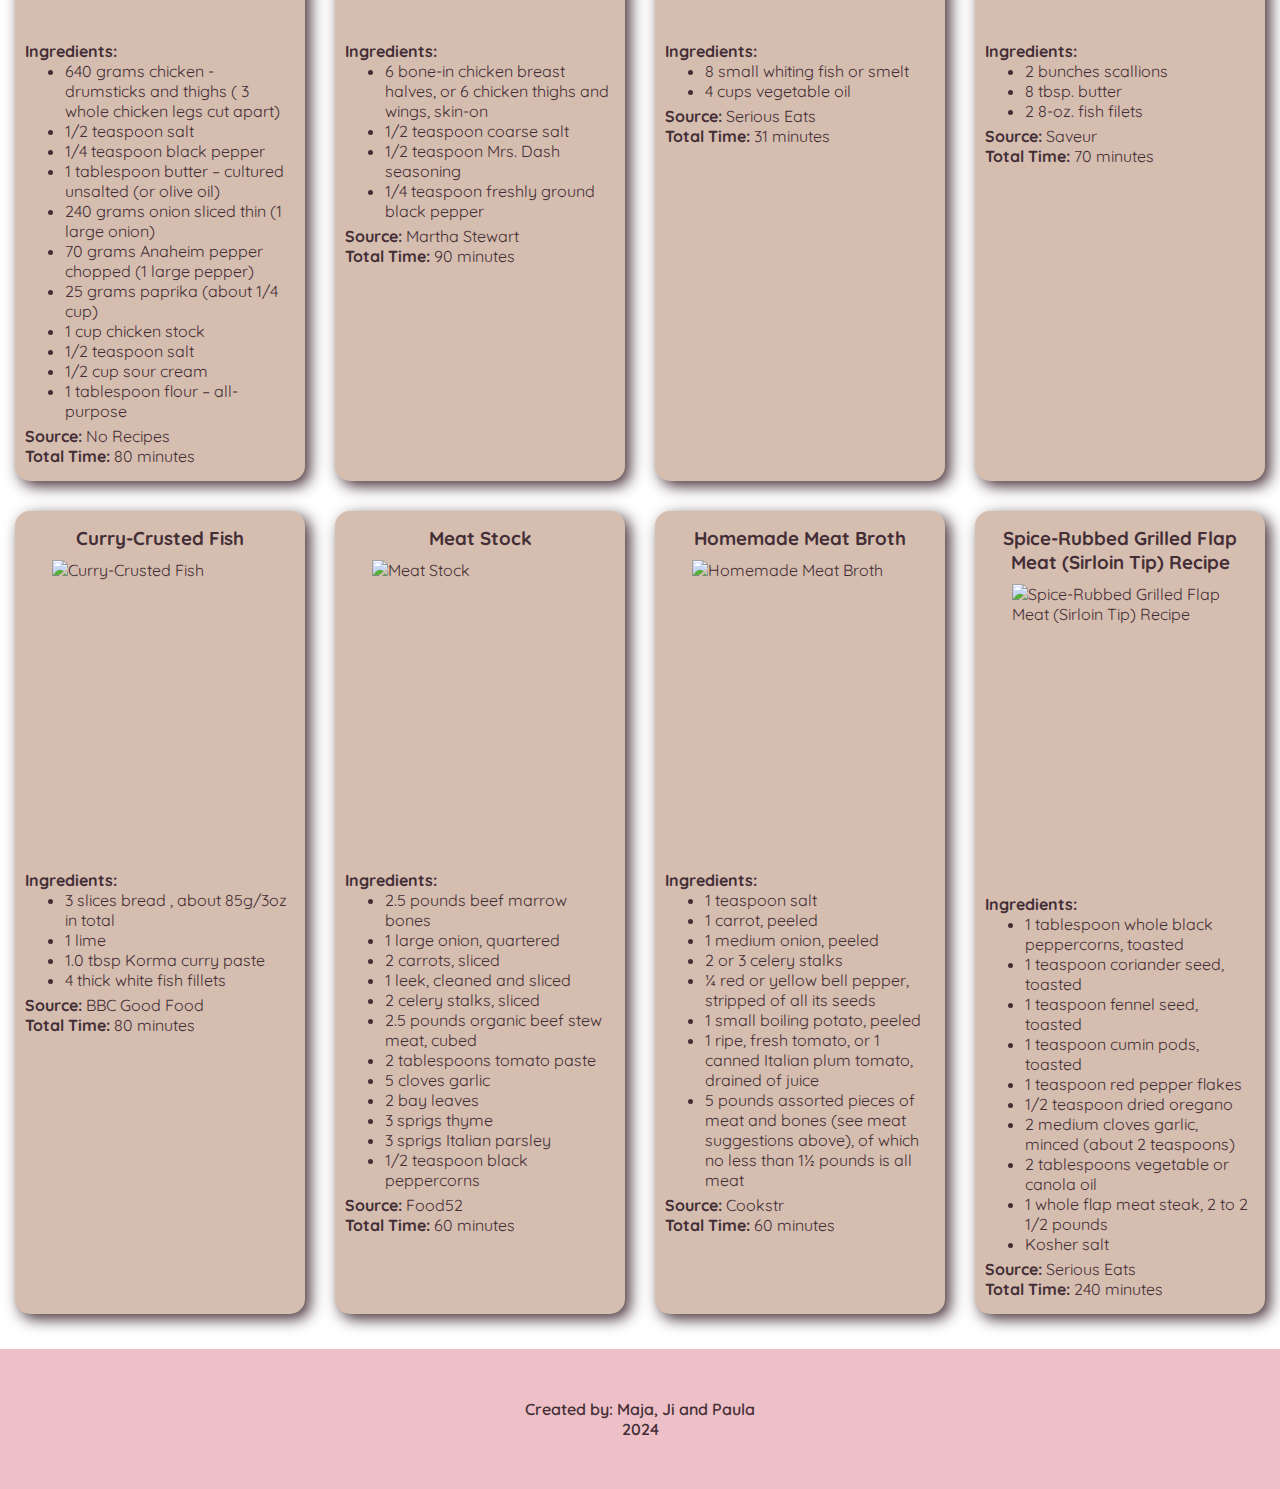
==== commit 069f9fd9: "Merge cd23705987c14882ebba8a111282df7a6099ecd3 into a77e11cfb1b633b8defc52683785a5b67af54a81" ====
--- a/index.html
+++ b/index.html
@@ -1,45 +1,52 @@
 <!DOCTYPE html>
 <html lang="en">
   <head>
-    <meta charset="UTF-8">
-    <meta name="viewport" content="width=device-width, initial-scale=1.0">
-    <title>Cultivation guide</title>
-    <link rel="stylesheet" type="text/css" href="style.css">
-    <link href="https://fonts.googleapis.com/css2?family=Shadows+Into+Light&display=swap" rel="stylesheet">
+    <meta charset="UTF-8" />
+    <meta name="viewport" content="width=device-width, initial-scale=1.0" />
+    <link rel="stylesheet" href="style.css" />
+    <link rel="stylesheet" href="https://fonts.googleapis.com/css?family=Quicksand" />
+    <link rel="stylesheet" href="https://fonts.googleapis.com/css2?family=Quicksand:wght@700&display=swap" />
+    <link rel="stylesheet" href="https://fonts.googleapis.com/css2?family=Lora" />
+    <title>Fork in the road</title>
   </head>
   <body>
-    <header class="header" id="header">
-      <div class="text-background">
-        <h1 class="h1">Welcome to our cultivation guide!</h1>
-      </div>
-      <div class="btn-container">
-        <button class="sort-btn" id="sort-by-name-AZ">Sort by name A-Z</button>
-        <button class="sort-btn" id="sort-by-name-ZA">Sort by name Z-A</button>
-        <button class="sort-btn" id="sort-by-scientific-name">Sort by scientific name</button>
-      </div>
+    <header>
+      <h1>Fork in the Road</h1>
+      <img class="logo-image" src="assets/fork-41080_1280.png" alt="fork" />
     </header>
-    <section class="navbar" id="navbar">
-      <button class="btn" id="btn-show-all">Show all</button>
-      <button class="btn" id="btn-pick-random">Pick randomly!</button>
-      <div class="dropdown">
-        <button class="dropbtn">Select category</button>
-        <div class="dropdown-content">
-          <a id="select-vegetables">Vegetables</a>
-          <a id="select-herbs">Herbs</a>
-          <a id="select-fruits">Fruits and berries</a>
+
+    <section id="filterSection">
+      <div id="proteinContainer" class="protein-container">
+        <p>Choose a filter:</p>
+        <div class="filter-buttons">
+          <div class="button-row-1" id="buttonRow1">
+            <button class="button" id="allButton">All</button>
+            <button class="button" id="fishButton">Fish</button>
+            <button class="button" id="meatButton">Meat</button>
+          </div>
+          <div class="button-row-2" id="buttonRow2">
+            <button class="button" id="chickenButton">Chicken</button>
+            <button class="button" id="vegetarianButton">Vegetarian</button>
+          </div>
+          <div class="button-row-3" id="buttonRow3">
+            <button class="button" id="surpriseButton">Surprise me!</button>
+          </div>
         </div>
       </div>
-      <div class="dropdown">
-        <button class="dropbtn">Select time to sow</button>
-        <div class="dropdown-content">
-          <a id="select-spring">Spring</a> 
-          <a id="select-autumn">Autumn</a>
-        </div>
+      <div id="timeContainer" class="time-container">
+        <p>Sort by cooking time:</p>
+        <button class="button" id="cookingTimeButton">By shortest</button>
+        <button class="button" id="longestCookingTime">By longest</button>
       </div>
     </section>
-    <main class="main-content" id="main-content">
-      <div class="card-container" id="card-container"></div>
-    </main>
-    <script src="./script.js"></script>
+
+    <section id="recipeContainer" class="recipe-container"></section>
+
+    <div class="footer">
+      <p>Created by: Maja, Ji and Paula</p>
+      <p>2024</p>
+    </div>
+
+    <script src="script.js" defer></script>
   </body>
-</html>+</html>
--- a/style.css
+++ b/style.css
@@ -1,179 +1,174 @@
-body {
-  background-color: #498f49;
+* {
+  box-sizing: border-box;
+  margin: 0;
+  font-family: var(--textFont);
+  color: var(--primaryColor);
 }
 
-.header {
-  background: url(assets/cultivation-header3.jpg);
-  background-size: cover;
-  background-position: center;
-  background-repeat: no-repeat;
-  background-attachment: fixed;
-  height: 200px;
-  display: grid;
-  grid-template-columns: 9fr 1fr;
-  grid-template-rows: 3fr 2fr 4fr;
+:root {
+  --headingFont: "Lora";
+  --textFont: "Quicksand";
+  --primaryColor: #432e36;
+  --secondaryColor: #edbfc6;
+  --thirdColor: #d5bdaf;
 }
 
-.text-background {
-  grid-row-start: 2;
-  grid-column: span 2;
-  background-color: rgba(138, 138, 138, 0.5);
-  height: 100px;
+header {
+  background-color: var(--secondaryColor);
   display: flex;
+  flex-direction: column;
   align-items: center;
+  padding-bottom: 10px;
+}
+
+h1 {
+  font-family: var(--headingFont);
+  text-align: center;
+  font-size: 40px;
+  margin: 0;
+}
+
+h3 {
+  text-align: center;
+  font-weight: 700;
+}
+
+ul {
+  margin-bottom: 5px;
+}
+
+.logo-image {
+  width: 200px;
+  margin: 0 30px 0 30px;
+}
+
+.filter-buttons {
+  display: flex;
+  flex-direction: column;
+  align-items: center;
+}
+
+.protein-container {
+  margin-top: 20px;
+  margin-bottom: 10px;
+  text-align: center;
+}
+
+.button-row-1 {
+  margin: 5px 10px;
+}
+
+button {
+  width: 100px;
+  height: 30px;
+  margin: 5px 10px;
+  padding: 5px 5px;
+  background-color: var(--secondaryColor);
+  border: none;
+  border-radius: 10px;
+}
+
+button:hover {
+  background-color: var(--thirdColor);
+  color: #fff;
+}
+
+button:visited {
+  background-color: var(--primaryColor);
+  color: #fff;
+}
+
+.button-row-2 {
+  margin-bottom: 5px;
+}
+
+.time-container {
+  display: flex;
+  flex-direction: column;
+  align-items: center;
+  margin-bottom: 10px;
+}
+
+.recipe-container {
+  display: grid;
+  grid-template-columns: 1fr;
   justify-content: center;
 }
 
-.h1 {
-  font-family: "Shadows Into Light";
-  text-transform: uppercase;
-  color: #dad7cd;
-  font-size: 40px;
-  text-align: center;
+.recipe-container img {
+  width: 80%;
+  height: 300px;
+  object-fit: cover;
 }
 
-.btn-container {
-  grid-row: 3;
-  grid-column: 2;
+#card {
   display: flex;
-  align-items: flex-end;
-  justify-content: flex-end;
+  flex-direction: column;
+  box-shadow: 5px 5px 15px var(--primaryColor);
+  margin: 15px;
+  padding: 15px 10px;
+  background-color: var(--thirdColor);
+  border-radius: 15px;
 }
 
-.sort-btn {
-  background: #a3b18a;
-  color: black;
-  padding: 15px;
-  margin: 25px 10px;
-  font-size: 6px;
-  border: 1px solid #344e41;
-  border-radius: 15px;
-  height: 24px;
-  display: flex;
-  align-items: center;
+#card img,
+h3 {
+  align-self: center;
+  margin-bottom: 10px;
 }
 
-.navbar {
-  border-top: 2px solid #344e41;
-  border-bottom: 2px solid #344e41;
-  margin: 10px 0;
-  padding: 15px;
-  display: grid;
-  grid-template-columns: 2fr 2fr;
+.footer {
+  background-color: var(--secondaryColor);
+  padding: 50px;
+  margin-top: 20px;
+  text-align: center;
+  color: var(---primarycolor);
+  font-weight: 600;
 }
 
-.btn {
-  background: #498f49;
-  color: black;
-  padding: 10px;
-  font-size: 16px;
-  text-transform: uppercase;
-  border: none;
+/* Media query for tablet*/
+@media only screen and (min-width: 668px) and (max-width: 1024px) {
+  .recipe-container {
+    grid-template-columns: repeat(2, 1fr);
+  }
+
+  h1 {
+    font-size: 50px;
+  }
+
+  button {
+    font-size: 14px;
+    width: 100px;
+    height: 30px;
+    margin: 5px 10px;
+    padding: 5px 5px;
+  }
 }
 
-
-.btn:hover,
-.sort-btn:hover {
-  background: #82e285;
-}
-
-/* Dropdown Button */
-.dropbtn {
-  background-color: #498f49;
-  color: black;
-  padding: 10px;
-  font-size: 16px;
-  text-transform: uppercase;
-  border: none;
-}
-
-/* The container <div> - needed to position the dropdown content */
-.dropdown {
-  position: relative;
-  display: inline-block;
-}
-
-/* Dropdown Content (Hidden by Default) */
-.dropdown-content {
-  display: none;
-  position: absolute;
-  background-color: #63d578;
-  min-width: 160px;
-  box-shadow: 0px 8px 16px 0px rgba(0, 0, 0, 0.2);
-  z-index: 1;
-}
-
-/* Links inside the dropdown */
-.dropdown-content a {
-  color: black;
-  padding: 12px 16px;
-  text-decoration: none;
-  display: block;
-}
-
-/* Change color of dropdown links on hover */
-.dropdown-content a:hover {
-  background-color: #ddd;
-}
-
-/* Show the dropdown menu on hover */
-.dropdown:hover .dropdown-content {
-  display: block;
-}
-
-/* Change the background color of the dropdown button when the dropdown content is shown */
-.dropdown:hover .dropbtn {
-  background-color: #82e285;
-}
-
-.card-container {
-  display: grid;
-  grid-template-columns: repeat(auto-fill, minmax(300px, 1fr));
-  gap: 10px;
-}
-
-.card {
-  border: 2px solid #344e41;
-  border-radius: 10px;
-  padding: 15px;
-  text-align: center;
-  background: #a3b18a;
-}
-
-.card h2 {
-  text-transform: uppercase;
-}
-
-.card p {
-  font-weight: 600;
-  text-transform: capitalize;
-}
-
-img {
-  height: 200px;
-  width: 80%;
-  object-fit: cover;
-  border-radius: 10px;
-}
-
-@media (min-width: 668px) {
-  .text-background {
-    height: 60px;
+/* Media query for desktop*/
+@media (min-width: 1025px) {
+  .recipe-container {
+    grid-template-columns: repeat(4, 25%);
   }
 
-  .h1 {
-  font-size: 50px;
+  h1 {
+    font-size: 50px;
   }
 
-  .sort-btn {
-  padding: 25px;
-  margin: 25px 10px;
-  font-size: 10px;
-  border-radius: 15px;
-  height: 24px;
+  .protein-container {
+    flex-direction: row;
+  }
+
+  .button-row-1 {
+    margin: 0;
+  }
+
+  .button-row-2 {
+    margin: 0 5px;
+  }
+
+  .filter-buttons {
+    flex-direction: row;
+    justify-content: center;
+  }
 }
-  
-  .navbar {
-    grid-template-columns: repeat(4, 1fr);
-  }
-}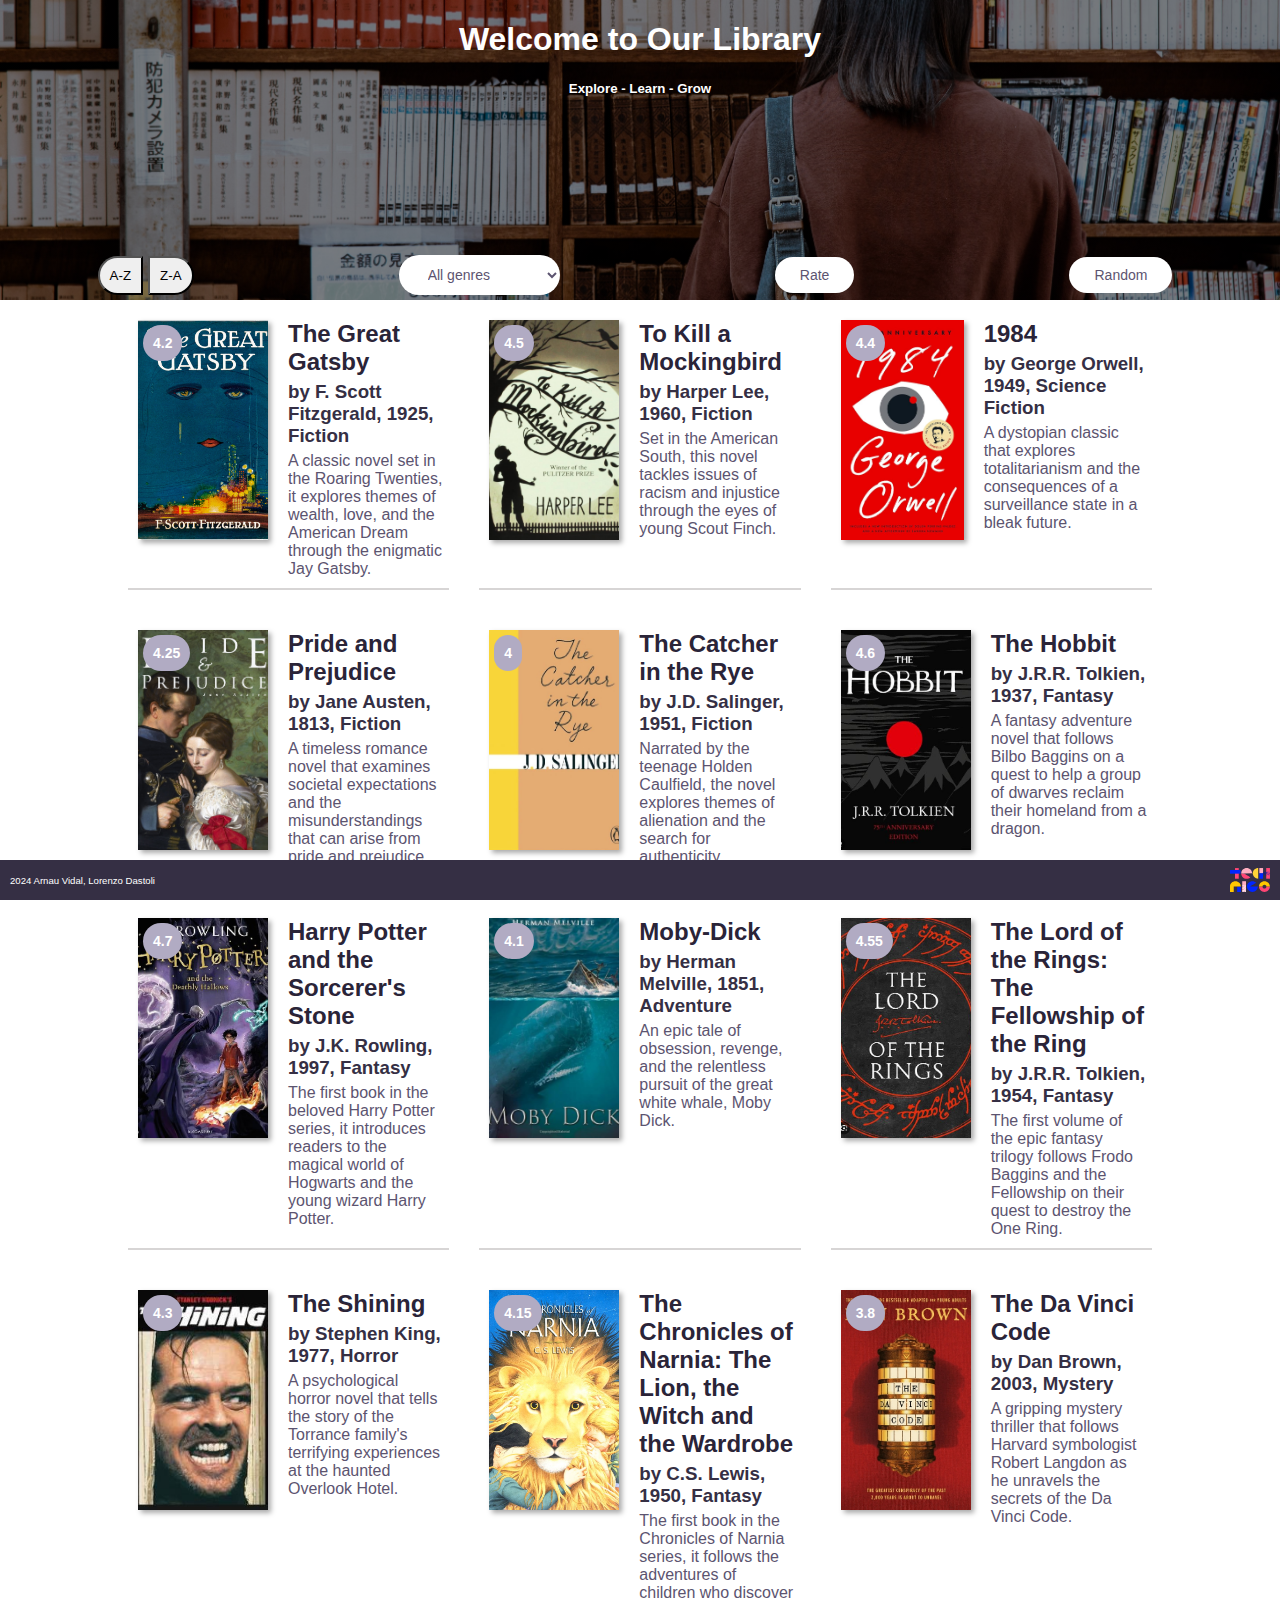
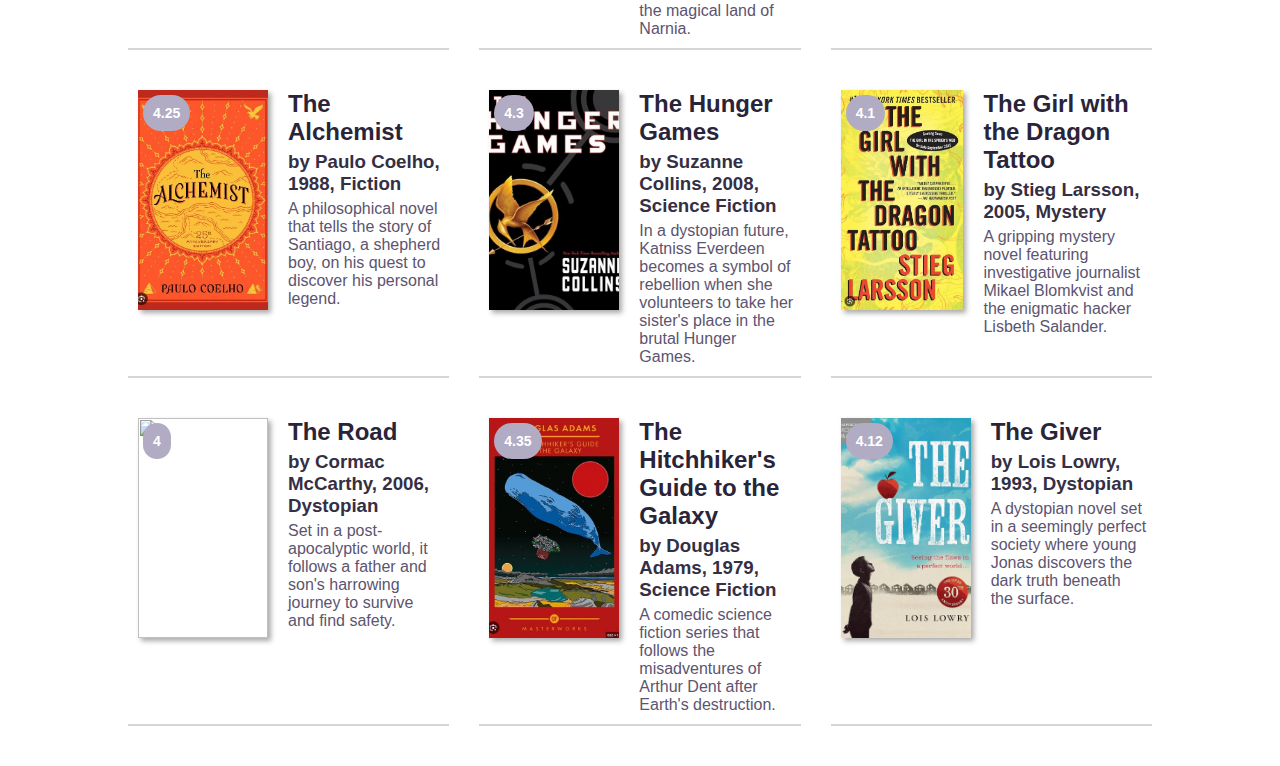
==== commit af3c75e7: "Merge e8324300883d4c6afc842c3280cdd686669b5379 into a77e11cfb1b633b8defc52683785a5b67af54a81" ====
--- a/index.html
+++ b/index.html
@@ -1,52 +1,57 @@
 <!DOCTYPE html>
 <html lang="en">
-  <head>
-    <meta charset="UTF-8" />
-    <meta name="viewport" content="width=device-width, initial-scale=1.0" />
-    <link rel="stylesheet" href="style.css" />
-    <link rel="stylesheet" href="https://fonts.googleapis.com/css?family=Quicksand" />
-    <link rel="stylesheet" href="https://fonts.googleapis.com/css2?family=Quicksand:wght@700&display=swap" />
-    <link rel="stylesheet" href="https://fonts.googleapis.com/css2?family=Lora" />
-    <title>Fork in the road</title>
-  </head>
-  <body>
-    <header>
-      <h1>Fork in the Road</h1>
-      <img class="logo-image" src="assets/fork-41080_1280.png" alt="fork" />
-    </header>
+<head>
+  <meta charset="UTF-8">
+  <meta name="viewport" content="width=device-width, initial-scale=1.0">
+  <link rel="stylesheet" href="style.css">
+  <link rel="stylesheet" href="https://cdnjs.cloudflare.com/ajax/libs/font-awesome/4.7.0/css/font-awesome.min.css">
+  <title>Digital Library</title>
+</head>
+<body>
 
-    <section id="filterSection">
-      <div id="proteinContainer" class="protein-container">
-        <p>Choose a filter:</p>
-        <div class="filter-buttons">
-          <div class="button-row-1" id="buttonRow1">
-            <button class="button" id="allButton">All</button>
-            <button class="button" id="fishButton">Fish</button>
-            <button class="button" id="meatButton">Meat</button>
-          </div>
-          <div class="button-row-2" id="buttonRow2">
-            <button class="button" id="chickenButton">Chicken</button>
-            <button class="button" id="vegetarianButton">Vegetarian</button>
-          </div>
-          <div class="button-row-3" id="buttonRow3">
-            <button class="button" id="surpriseButton">Surprise me!</button>
-          </div>
+  <header>
+    <div class="hero.text">
+      <h1>Welcome to Our Library</h1>
+      <h5>Explore - Learn -  Grow</h5>
+    </div>
+    <div class="sortButtons">
+      <!-- <p>alphabetical sorting</p> -->
+        <div id="az-za">
+          <button id="az">A-Z</button>
+          <button id="za">Z-A</button>
         </div>
-      </div>
-      <div id="timeContainer" class="time-container">
-        <p>Sort by cooking time:</p>
-        <button class="button" id="cookingTimeButton">By shortest</button>
-        <button class="button" id="longestCookingTime">By longest</button>
-      </div>
-    </section>
+        <!-- <p>Sort Genre</p> -->
+          <select id="genreDropdown">
+            <option value="all">All genres</option>
+            <option value="Fantasy">Fantasy</option>
+            <option value="Fiction">Fiction</option>
+            <option value="Mystery">Mystery</option>
+            <option value="Horror">Horror</option>
+            <option value="Science Fiction">Science fiction</option>
+            <option value="Adventure">Adventure</option>
+            <option value="Dystopian">Dystopian</option>
+          </select>        
+      <!-- <p>Most readed</p> -->
+        <div>
+          <button id="btnRate">Rate</button>
+        </div>
+        <div>
+          <button id="btnRandom">Random</button>
+        </div>
+    </div> 
+  </header>
 
-    <section id="recipeContainer" class="recipe-container"></section>
-
-    <div class="footer">
-      <p>Created by: Maja, Ji and Paula</p>
-      <p>2024</p>
+  <main class="main">
+    <div id="container">
+      <!-- here is where our books go -->
     </div>
-
-    <script src="script.js" defer></script>
-  </body>
-</html>
+  </main>
+  
+  <footer>
+      <p> 2024 Arnau Vidal, Lorenzo Dastoli</p>
+      <img src="books-images/logo.svg" alt="Technigo" class="logo">
+  </footer>
+  
+  <script src="script.js"></script>
+</body>
+</html>--- a/style.css
+++ b/style.css
@@ -1,174 +1,197 @@
-* {
-  box-sizing: border-box;
+:root{
+  --f1:  #b1abc3; 
+  --f2:  #5c5470; 
+  --f3:  #352f44; 
+  --f4:  #2a2438;
+  }
+
+body {
+  font-family: Arial, sans-serif;
+  font-size: 100%;
   margin: 0;
-  font-family: var(--textFont);
-  color: var(--primaryColor);
-}
-
-:root {
-  --headingFont: "Lora";
-  --textFont: "Quicksand";
-  --primaryColor: #432e36;
-  --secondaryColor: #edbfc6;
-  --thirdColor: #d5bdaf;
+  padding: 0;
+  display: flex;
+  flex-direction: column;
+  justify-content: space-around;
+  flex-wrap: wrap;
+  height: 100%;
 }
 
 header {
-  background-color: var(--secondaryColor);
   display: flex;
   flex-direction: column;
+  justify-content: space-between;
   align-items: center;
-  padding-bottom: 10px;
+  width: 100%;
+  background-image: linear-gradient(rgba(0, 0, 0, 0.5), rgba(0, 0, 0, 0.5)), url('./books-images/pexels-abby-chung-1106468.jpg'); 
+  background-size: cover;
+  background-position: center;
+  height: 300px; 
+  color: #fff;
+  text-align: center;
+  margin-bottom: 10px;
+  transition: background-image 1s ease; /* Define transition for background image */
 }
 
-h1 {
-  font-family: var(--headingFont);
-  text-align: center;
-  font-size: 40px;
-  margin: 0;
+.sortButtons {
+  display: flex;
+  flex-direction: row;
+  justify-content: space-around;
+  align-items: center;
+  width: 100%;
+  height: 40px;
+  padding: 5px 30px;
 }
 
-h3 {
-  text-align: center;
-  font-weight: 700;
+#genreDropdown, 
+#btnRate, #btnRandom{
+  font-size: 0.875em;
+  margin: 10px;
+  padding: 10px 25px;
+  background-color:rgb(255, 255, 255); 
+  color: var(--f2);
+  border: none;
+  border-radius: 20px;
+  cursor: pointer;
+  height: 100%;
 }
 
-ul {
-  margin-bottom: 5px;
+#az:hover, #za:hover, #genreDropdown:hover, 
+#btnRandom:hover, #btnRate:hover{
+  color: #fff;
+  background-color: var(--f2);
 }
 
-.logo-image {
-  width: 200px;
-  margin: 0 30px 0 30px;
+#az {
+  border-radius: 20px 0 0 20px ;
+  padding: 10px;
+  margin-right: 0;
 }
 
-.filter-buttons {
-  display: flex;
-  flex-direction: column;
-  align-items: center;
+#za{
+ border-radius: 0 20px 20px 0;
+ padding: 10px;
+ margin-left: 5px;
 }
 
-.protein-container {
-  margin-top: 20px;
-  margin-bottom: 10px;
-  text-align: center;
-}
-
-.button-row-1 {
-  margin: 5px 10px;
-}
-
-button {
-  width: 100px;
-  height: 30px;
-  margin: 5px 10px;
-  padding: 5px 5px;
-  background-color: var(--secondaryColor);
-  border: none;
-  border-radius: 10px;
-}
-
-button:hover {
-  background-color: var(--thirdColor);
-  color: #fff;
-}
-
-button:visited {
-  background-color: var(--primaryColor);
-  color: #fff;
-}
-
-.button-row-2 {
-  margin-bottom: 5px;
-}
-
-.time-container {
+#az-za {
   display: flex;
-  flex-direction: column;
-  align-items: center;
-  margin-bottom: 10px;
-}
-
-.recipe-container {
-  display: grid;
-  grid-template-columns: 1fr;
   justify-content: center;
 }
 
-.recipe-container img {
-  width: 80%;
-  height: 300px;
-  object-fit: cover;
+.main{
+  display: flex;
+  flex: 1;
+  height: 100%;
+  flex-wrap: wrap;
+  flex-direction: column;
+  align-items: center;
+  min-height: 100vh;
+} 
+
+.card{
+  display: flex;
+  flex-direction: row;
+  border-bottom: 2px solid rgb(215, 213, 213);
+  max-width: 500px;
+  max-height: 600px;
+  padding: 5px;
+  position: relative;
 }
 
-#card {
-  display: flex;
-  flex-direction: column;
-  box-shadow: 5px 5px 15px var(--primaryColor);
-  margin: 15px;
-  padding: 15px 10px;
-  background-color: var(--thirdColor);
-  border-radius: 15px;
+h2, h3, p{
+  margin:5px 0;
 }
 
-#card img,
-h3 {
-  align-self: center;
-  margin-bottom: 10px;
+.card img{
+  object-fit: cover;
+  width: 130px;
+  height: 220px;
+  margin: 5px 20px 5px 5px;
+  box-shadow: 3px 3px 5px #AAA;
 }
 
-.footer {
-  background-color: var(--secondaryColor);
-  padding: 50px;
-  margin-top: 20px;
-  text-align: center;
-  color: var(---primarycolor);
-  font-weight: 600;
+#rate{
+  position: absolute;
+  margin: 10px;
+  font-size: 0.875em;
+  padding: 10px 10px;
+  color: #fff;
+  border-radius: 25px;
+  background-color: var(--f1);
 }
 
-/* Media query for tablet*/
-@media only screen and (min-width: 668px) and (max-width: 1024px) {
-  .recipe-container {
-    grid-template-columns: repeat(2, 1fr);
+footer {
+  position: sticky;
+  bottom: 0;
+  height: 40px;
+  color: #fff;
+  background-color: var(--f3);
+  display: flex;
+  justify-content: space-between;
+  align-items: center;
+  padding: 0 10px;
+  font-size: .6em;
+}
+
+.logo {
+  width: 40px;
+  height: auto;
+}
+
+.card div h2{
+  color: var(--f4);
+}
+
+.card div h3{
+  color: var(--f3);
+}
+
+.card div p{
+  color: var(--f2);
+}
+
+/* -----------------------------------------------MEDIA QUERIES--------------------------------------- */
+/* -----------------------------------MOBILE SCREENS 360px to 670xp 1column--------------------------- */
+
+@media (min-width: 360px) and (max-width:670px){
+  .sortButtons {
+    padding: 5px 0px;
   }
 
-  h1 {
-    font-size: 50px;
+  button, select, 
+  #btnRate, #btnRandom{
+    font-size: 0.875em;
+    margin: 5px;
+    padding: 10px 5px;
+    color: var(--f2);
+    border-radius: 20px;
+    cursor: pointer;
+    height: 100%;
   }
 
-  button {
-    font-size: 14px;
-    width: 100px;
-    height: 30px;
-    margin: 5px 10px;
-    padding: 5px 5px;
+  h1{
+    padding: 30px
+  }
+
+}
+/* -----------------------------------TABLET SCREENS 671px to 1024xp 1 colums-------------------------- */
+@media (min-width:671px) and (max-width:1024px) {
+
+
+.sortButtons {
+    width: 80%;
   }
 }
 
-/* Media query for desktop*/
-@media (min-width: 1025px) {
-  .recipe-container {
-    grid-template-columns: repeat(4, 25%);
-  }
-
-  h1 {
-    font-size: 50px;
-  }
-
-  .protein-container {
-    flex-direction: row;
-  }
-
-  .button-row-1 {
-    margin: 0;
-  }
-
-  .button-row-2 {
-    margin: 0 5px;
-  }
-
-  .filter-buttons {
-    flex-direction: row;
-    justify-content: center;
-  }
-}
+/* -----------------------------------PC SCREENS >1024px 3 columns ------------------------------------- */
+@media (min-width: 1024px){
+ #container{
+    height: 100%;
+    display: grid;
+    gap: 30px;
+    max-width: 80%;
+    grid-template-columns: 1fr 1fr 1fr; 
+    grid-template-rows: auto 1fr auto   
+  }  
+}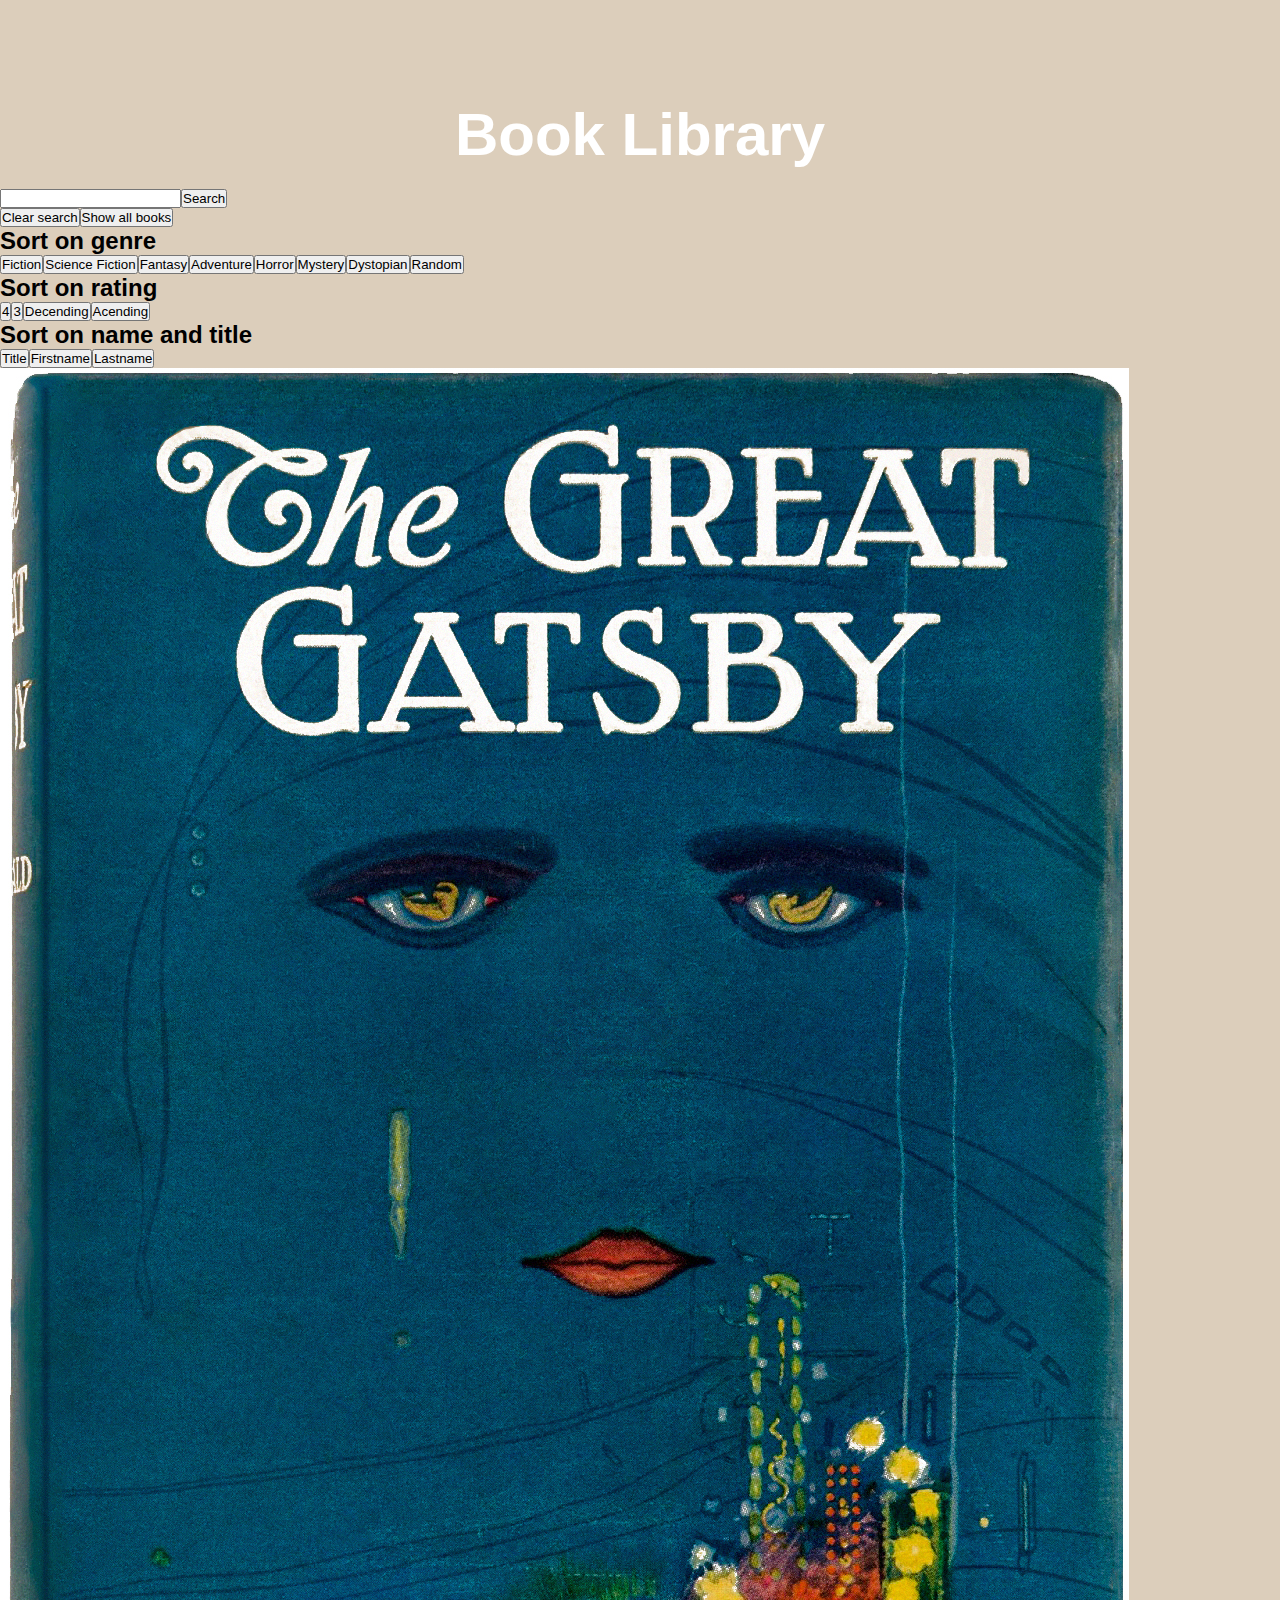
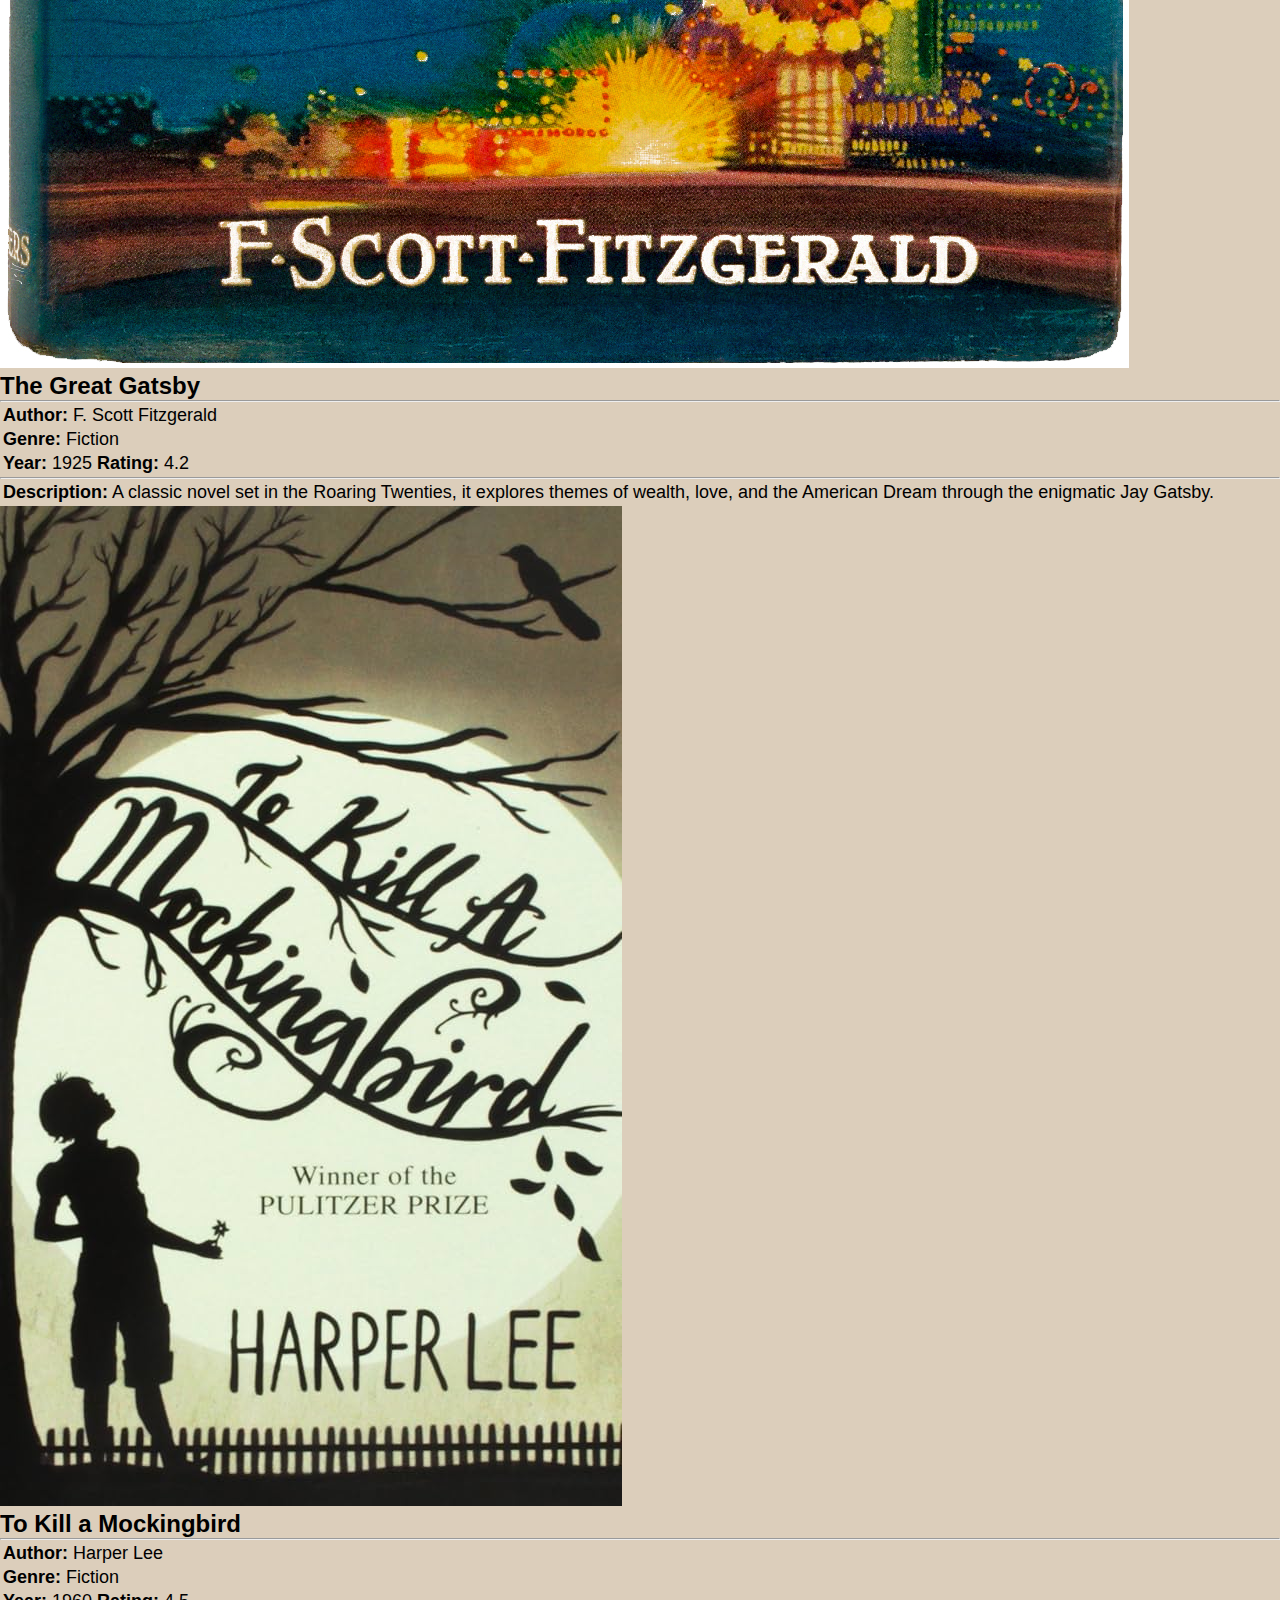
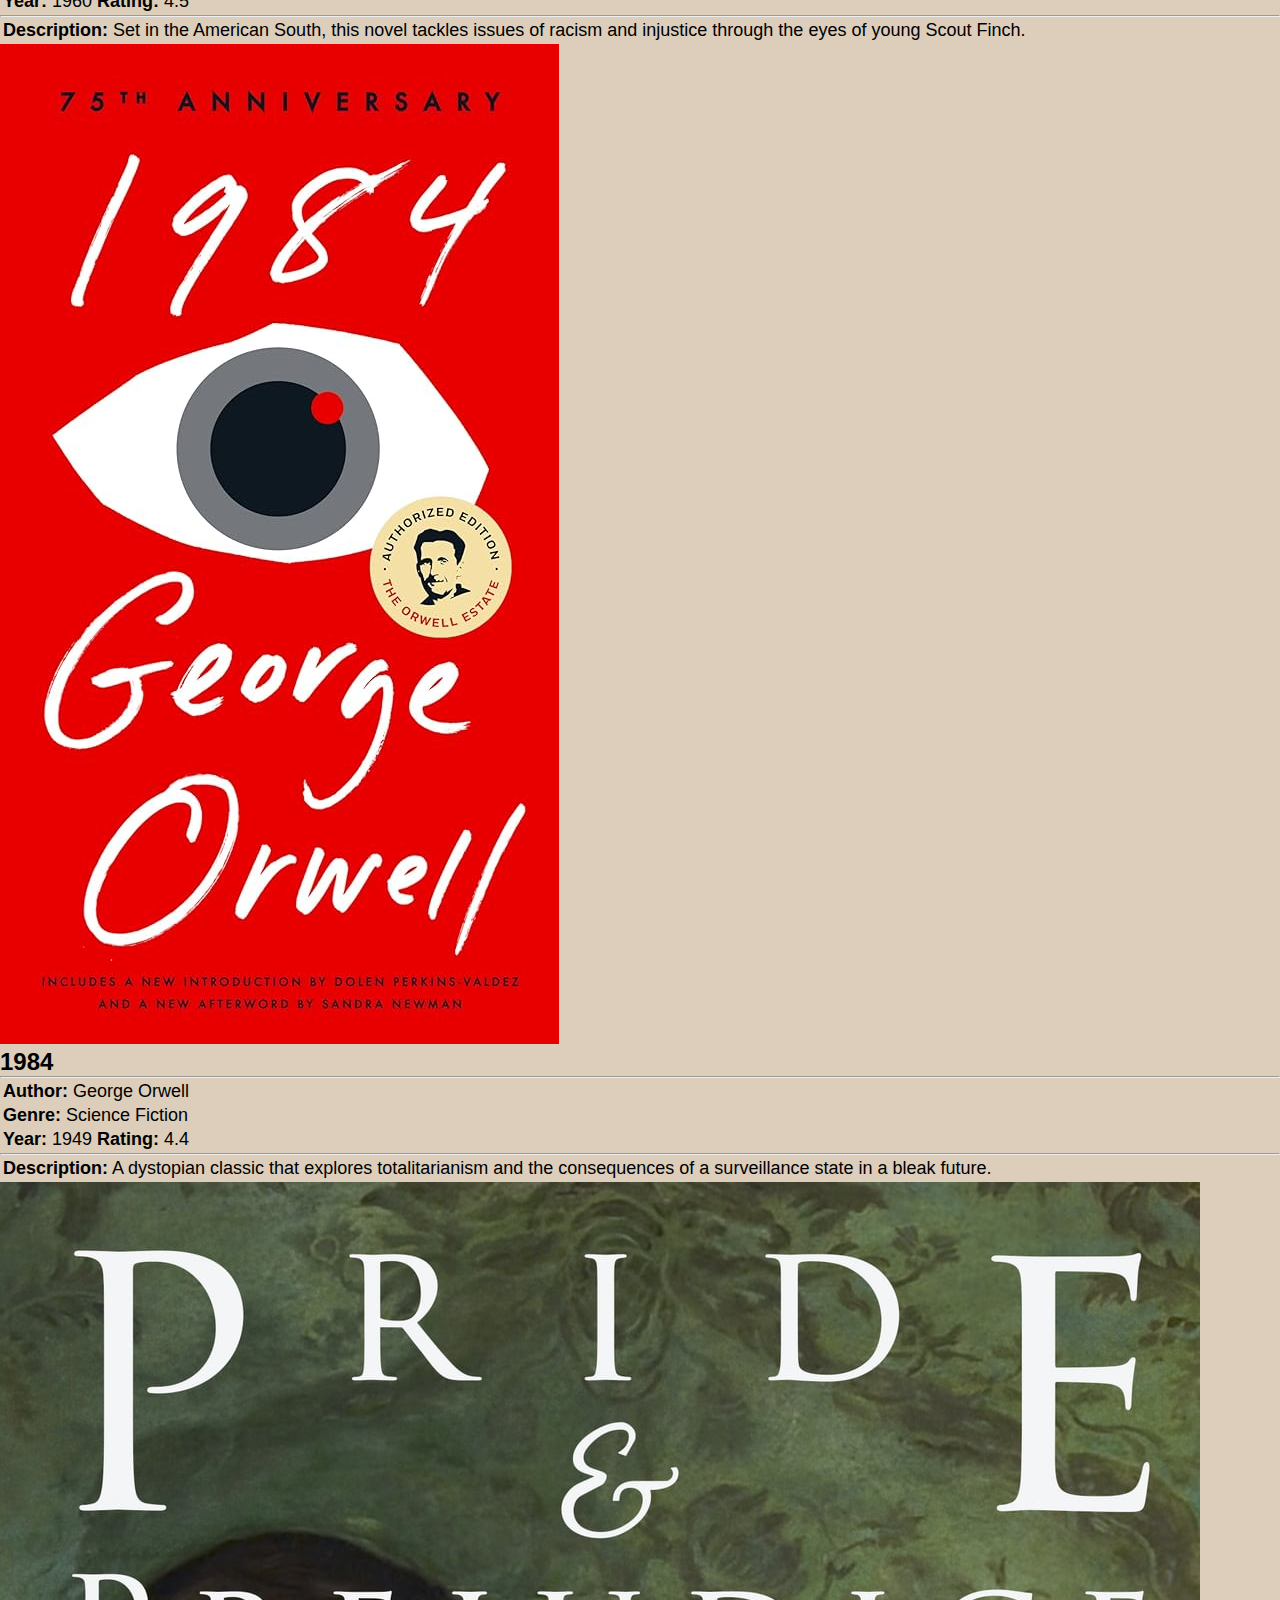
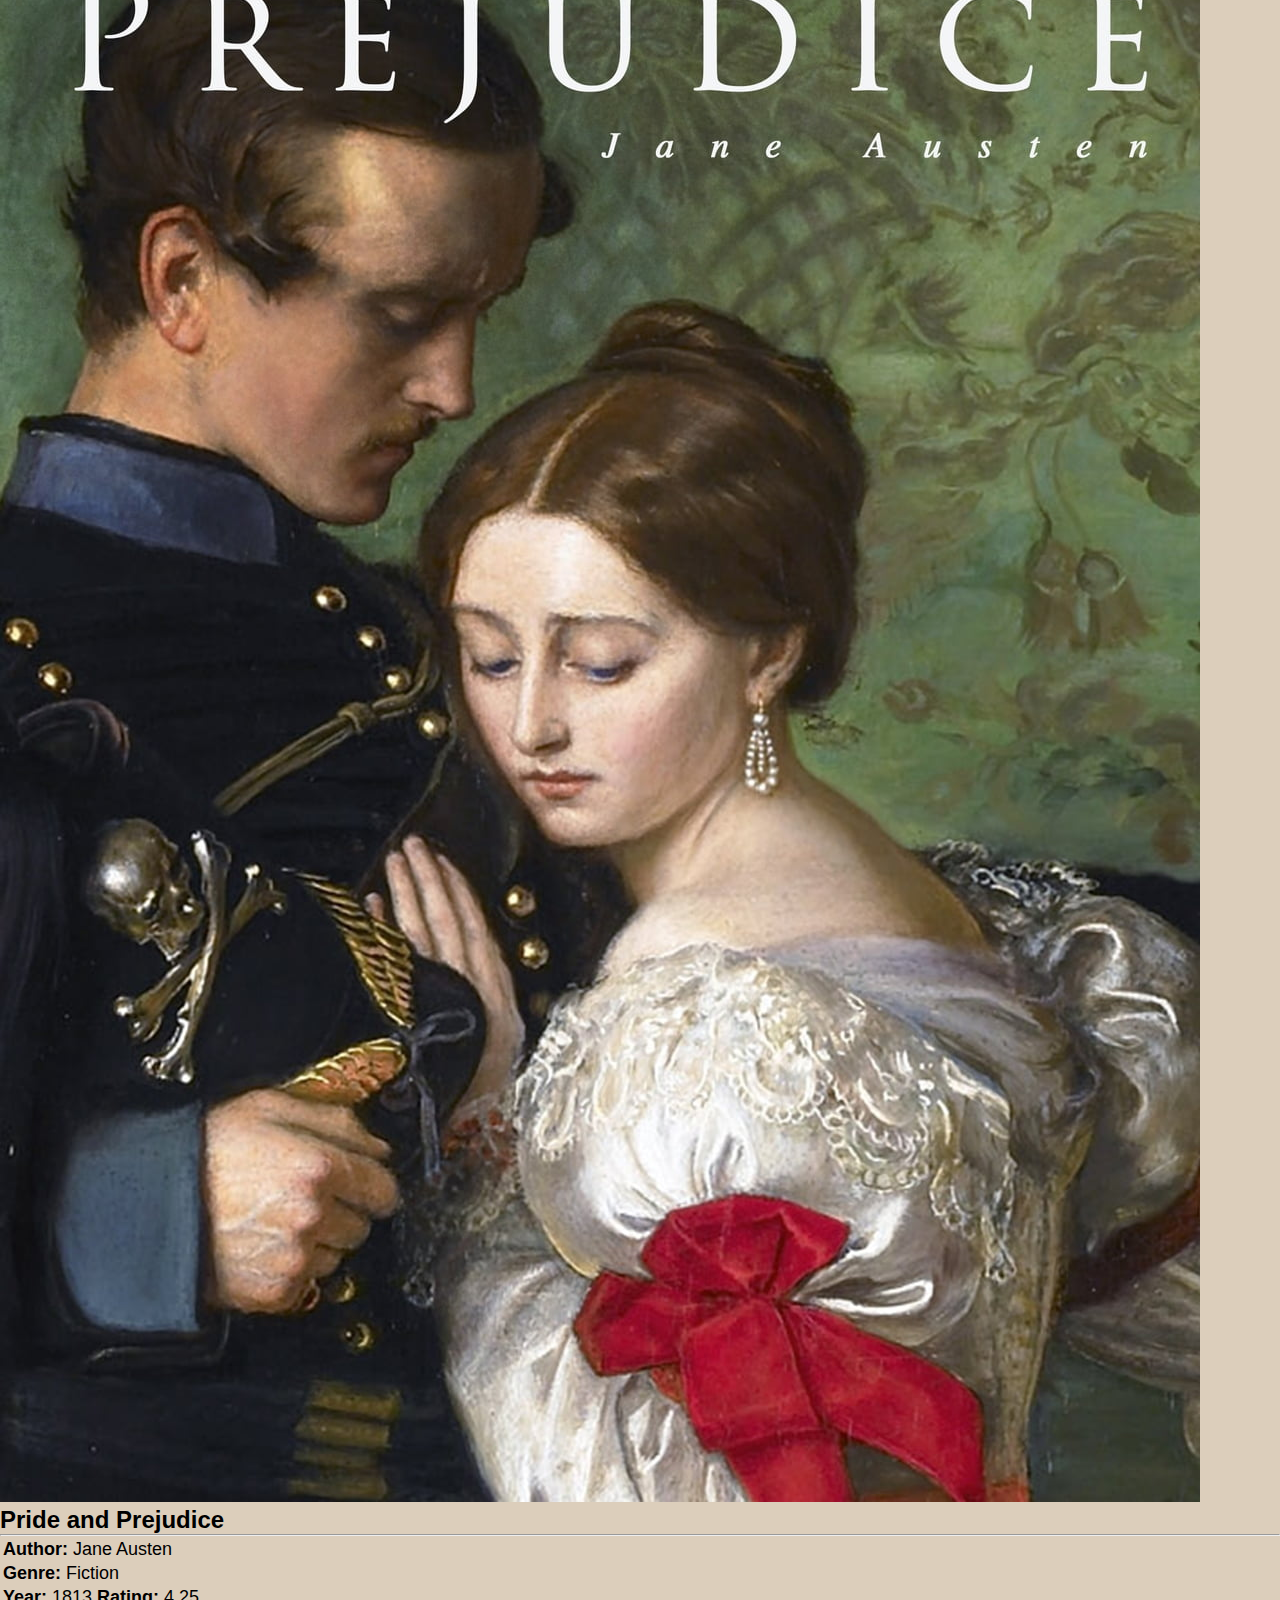
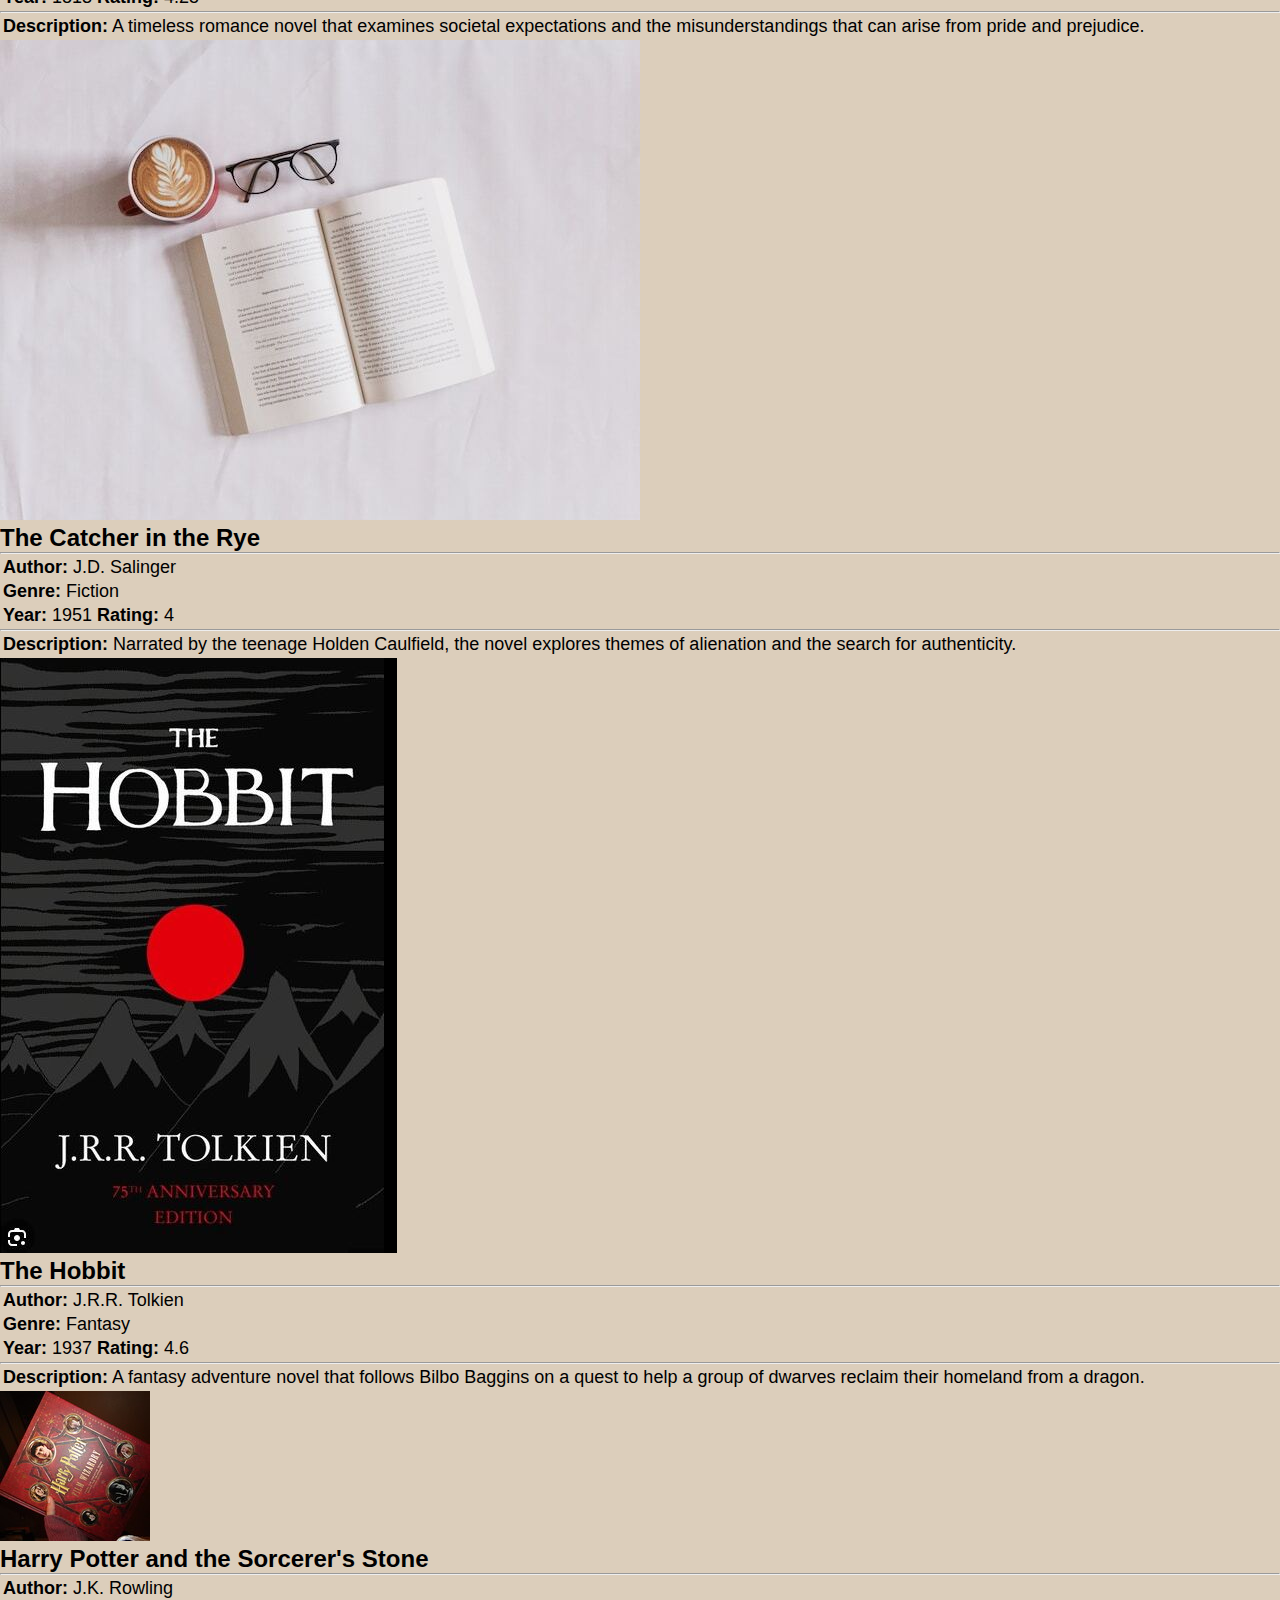
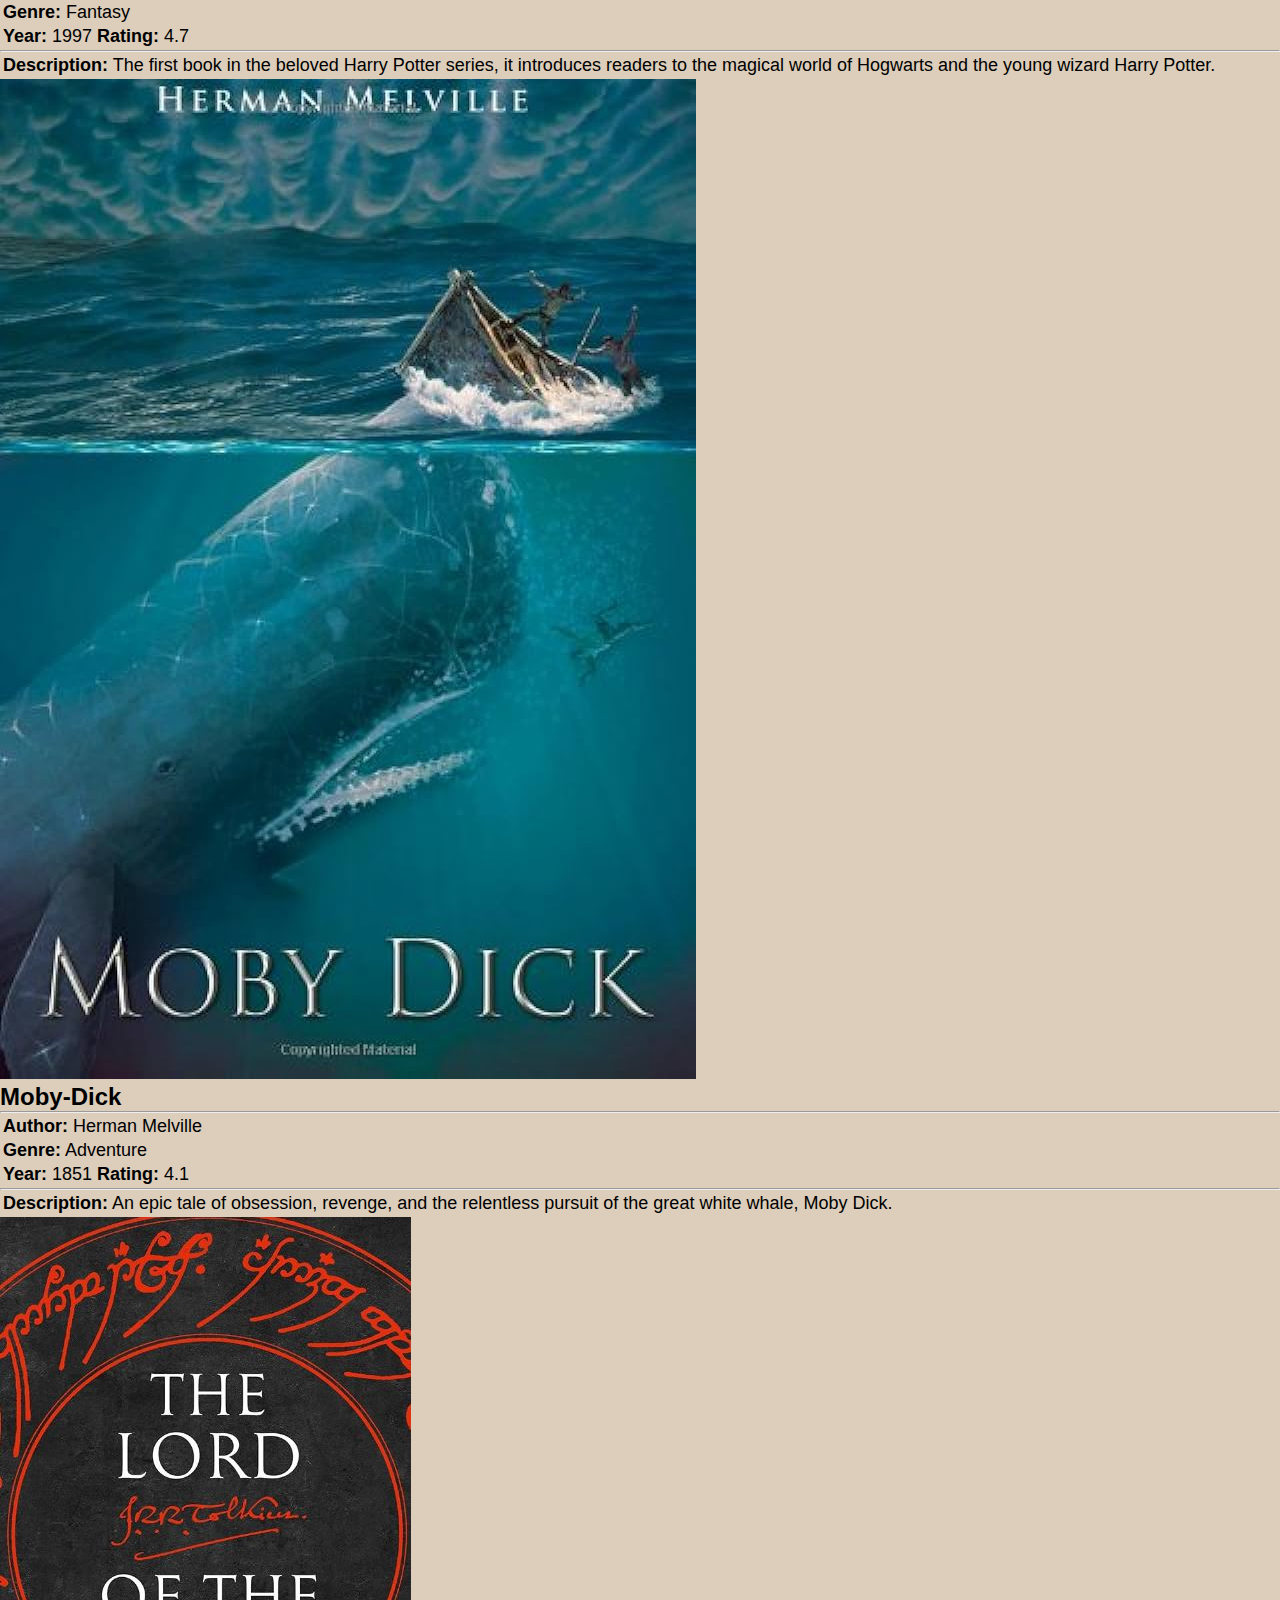
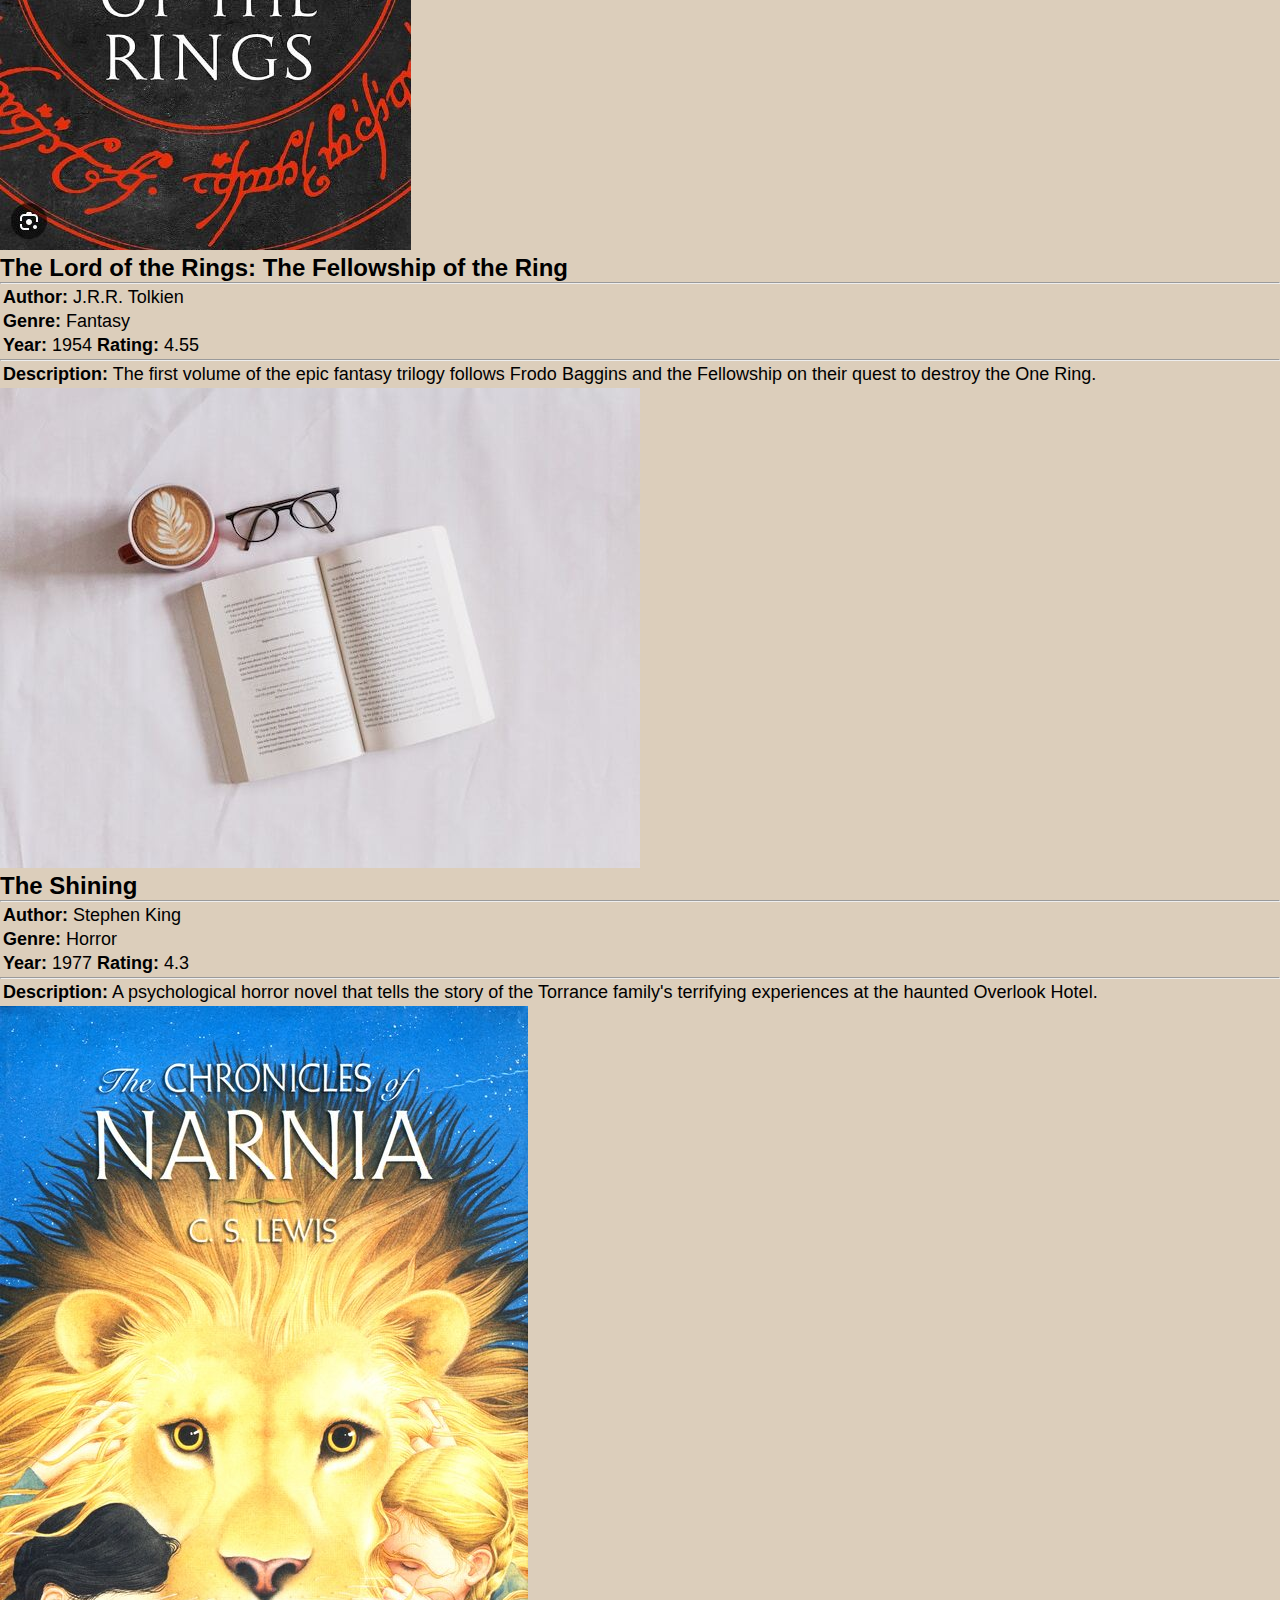
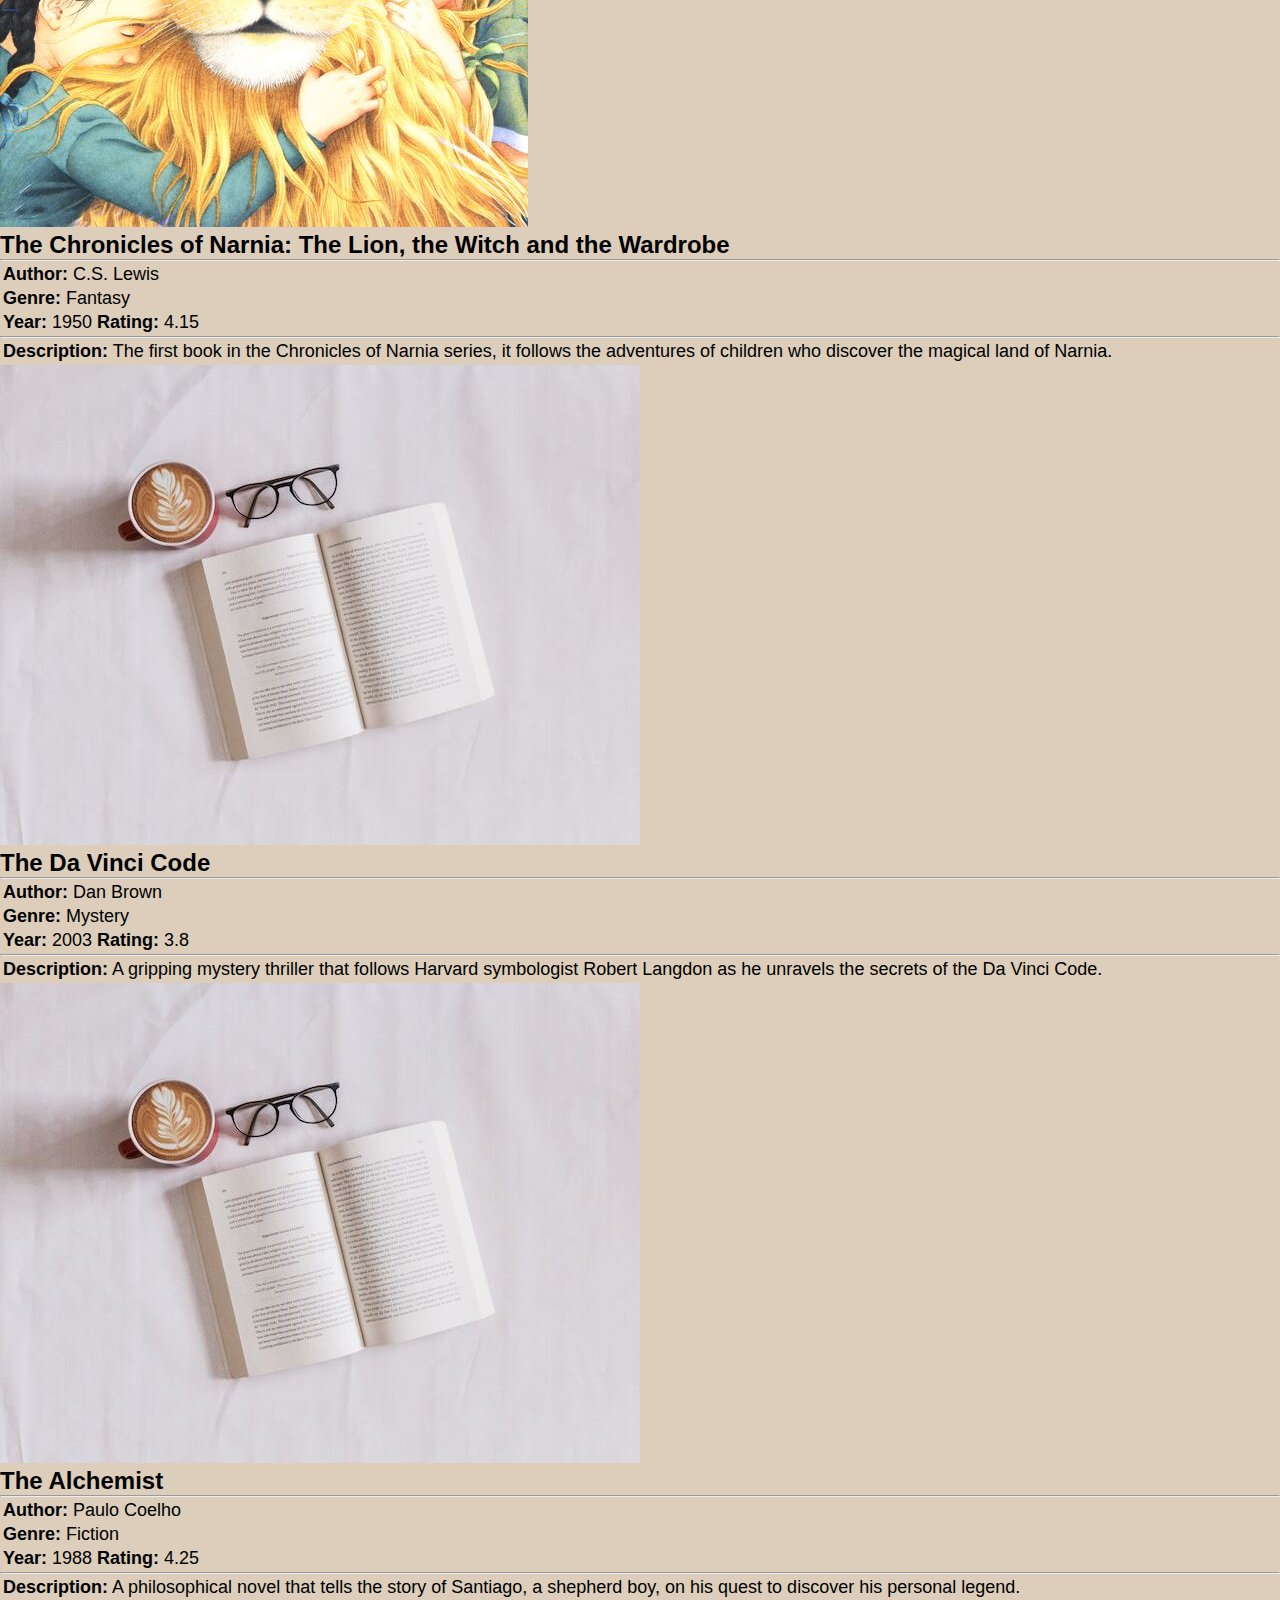
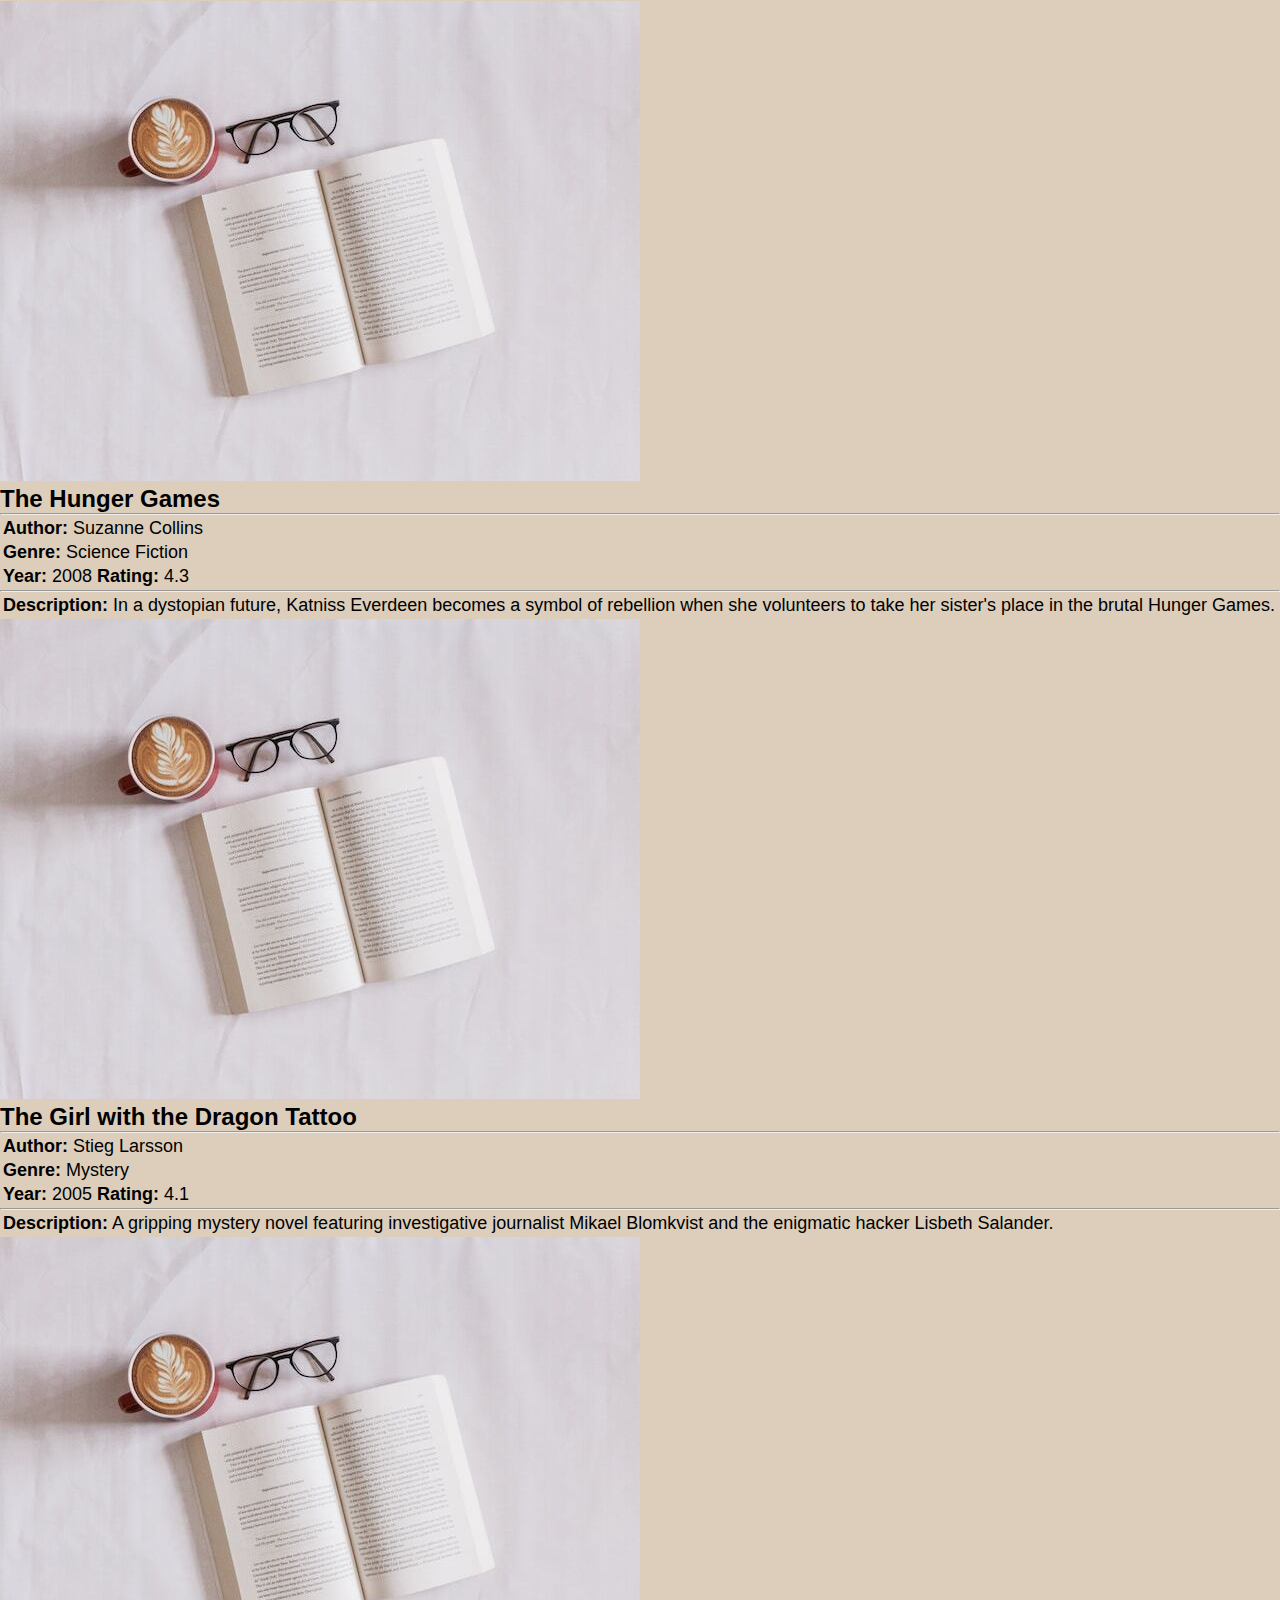
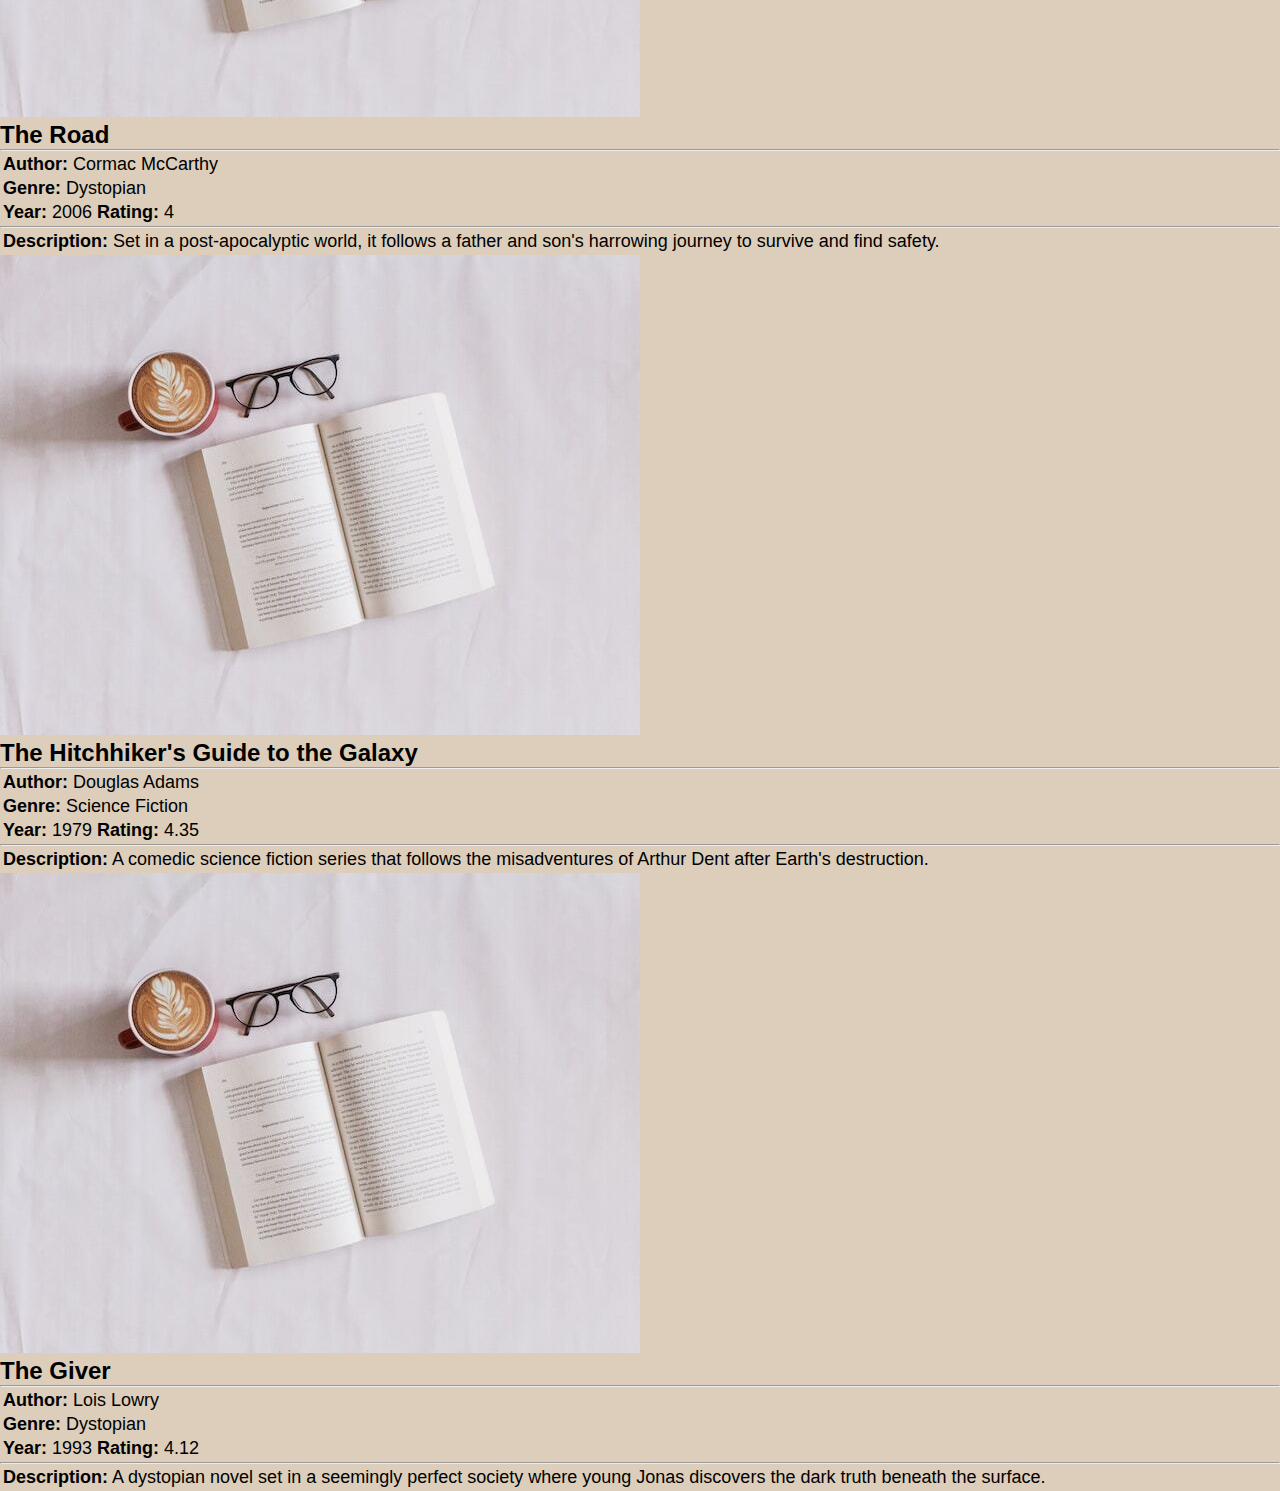
==== commit 58bf23eb: "format" ====
--- a/index.html
+++ b/index.html
@@ -1,57 +1,41 @@
 <!DOCTYPE html>
 <html lang="en">
-<head>
-  <meta charset="UTF-8">
-  <meta name="viewport" content="width=device-width, initial-scale=1.0">
-  <link rel="stylesheet" href="style.css">
-  <link rel="stylesheet" href="https://cdnjs.cloudflare.com/ajax/libs/font-awesome/4.7.0/css/font-awesome.min.css">
-  <title>Digital Library</title>
-</head>
-<body>
 
-  <header>
-    <div class="hero.text">
-      <h1>Welcome to Our Library</h1>
-      <h5>Explore - Learn -  Grow</h5>
-    </div>
-    <div class="sortButtons">
-      <!-- <p>alphabetical sorting</p> -->
-        <div id="az-za">
-          <button id="az">A-Z</button>
-          <button id="za">Z-A</button>
-        </div>
-        <!-- <p>Sort Genre</p> -->
-          <select id="genreDropdown">
-            <option value="all">All genres</option>
-            <option value="Fantasy">Fantasy</option>
-            <option value="Fiction">Fiction</option>
-            <option value="Mystery">Mystery</option>
-            <option value="Horror">Horror</option>
-            <option value="Science Fiction">Science fiction</option>
-            <option value="Adventure">Adventure</option>
-            <option value="Dystopian">Dystopian</option>
-          </select>        
-      <!-- <p>Most readed</p> -->
-        <div>
-          <button id="btnRate">Rate</button>
-        </div>
-        <div>
-          <button id="btnRandom">Random</button>
-        </div>
-    </div> 
-  </header>
+  <head>
+    <meta charset="UTF-8">
+    <meta name="viewport" content="width=device-width, initial-scale=1.0">
+    <link rel="stylesheet" href="/style.css" />
+    <title>Project Library</title>
+  </head>
 
-  <main class="main">
-    <div id="container">
-      <!-- here is where our books go -->
-    </div>
-  </main>
-  
-  <footer>
-      <p> 2024 Arnau Vidal, Lorenzo Dastoli</p>
-      <img src="books-images/logo.svg" alt="Technigo" class="logo">
-  </footer>
-  
-  <script src="script.js"></script>
-</body>
+  <body>
+    <section class="wrapper">
+      <header>
+        <h1 class="title">Book Library</h1>
+      </header>
+      <div id="input-wrapper">
+        <form id="search-form"><input id="user-input" type="text" /><button class="send-btn button"
+            type="submit">Search</button>
+          <div class="sub"></div>
+        </form>
+      </div>
+      <nav>
+        <section class="genreSort">
+          <h2>Sort on genre</h2>
+        </section>
+        <section class="subSort">
+          <h2>Sort on rating</h2>
+        </section>
+        <section class="nameSort">
+          <h2>Sort on name and title</h2>
+        </section>
+      </nav>
+      <div class="result">
+        <div class="feedback"></div>
+      </div>
+      <main></main>
+    </section>
+    <script src="/script.js"></script>
+  </body>
+
 </html>--- a/style.css
+++ b/style.css
@@ -1,197 +1,102 @@
-:root{
-  --f1:  #b1abc3; 
-  --f2:  #5c5470; 
-  --f3:  #352f44; 
-  --f4:  #2a2438;
+* {
+    margin: 0;
+    padding: 0;
+}
+
+body{
+    background-color: rgb(220, 206, 187);
+    font-family: 'Montserrat', sans-serif;
+}
+
+h1 {
+    text-align: center;
+    font-size: 60px;
+    padding-top: 100px;
+    margin-bottom: 20px;
+    color:white;
+}
+
+h3 {
+    text-align:center;
+    text-decoration: wavy;
+    color:black;
+    font-style:italic; 
+    margin-bottom: 20px;
+
+}
+
+h4 {
+    margin-bottom: 10px;
+    color:rgb(80, 63, 29);
+    font-size:larger;
+    font-family:'Franklin Gothic Medium', 'Arial Narrow', Arial, sans-serif;
+
+
+}
+
+p {
+    margin:3px;
+    font-family:'Franklin Gothic Medium', 'Arial Narrow', Arial, sans-serif;
+    font-size: large;
+}
+
+#card-grid {
+    background-color: rgb(239, 228, 210);
+    display: flex;
+    justify-content: center;
+    flex-wrap: wrap;
+    gap: 40px;
+    margin-top: 30px;
+    padding: 15px;
+    border-radius: 20px;
+}
+
+.card{
+    display: flex;
+    flex-direction: column;
+    margin-bottom: 10px;
+    max-width: 250px;
+    background-color: rgb(200, 184, 164);
+    font-family: sans-serif;
+    padding:25px;
+    margin:20px;
+   border-radius:20px;
+   box-shadow: 0 8px 16px 0 rgba(0,0,0,0.2), 0 6px 20px 0 rgba(0,0,0,0.19);
+}
+
+.book-image {
+    width: 250px;
+    height: 250px;
+    margin-bottom:20px;
+    border-radius: 10px;
+}
+
+#buttons-container {
+    display: flex;
+    justify-content: center;
+    flex-wrap: wrap;
+  
+}
+
+.btn {
+    padding:10px;
+    margin: 10px;
+    border-radius: 15px;
+    background-color:rgb(239, 228, 210);
+    border-color:white;
+    color:rgb(80, 63, 29);
+    font-weight: 700;
+    box-shadow: 0 8px 16px 0 rgba(0,0,0,0.2), 0 6px 20px 0 rgba(0,0,0,0.19);
+}
+
+.btn:hover {
+    box-shadow: 0 12px 16px 0 rgba(0,0,0,0.24), 0 17px 50px 0 rgba(0,0,0,0.19);
   }
 
-body {
-  font-family: Arial, sans-serif;
-  font-size: 100%;
-  margin: 0;
-  padding: 0;
-  display: flex;
-  flex-direction: column;
-  justify-content: space-around;
-  flex-wrap: wrap;
-  height: 100%;
-}
-
-header {
-  display: flex;
-  flex-direction: column;
-  justify-content: space-between;
-  align-items: center;
-  width: 100%;
-  background-image: linear-gradient(rgba(0, 0, 0, 0.5), rgba(0, 0, 0, 0.5)), url('./books-images/pexels-abby-chung-1106468.jpg'); 
-  background-size: cover;
-  background-position: center;
-  height: 300px; 
-  color: #fff;
-  text-align: center;
-  margin-bottom: 10px;
-  transition: background-image 1s ease; /* Define transition for background image */
-}
-
-.sortButtons {
-  display: flex;
-  flex-direction: row;
-  justify-content: space-around;
-  align-items: center;
-  width: 100%;
-  height: 40px;
-  padding: 5px 30px;
-}
-
-#genreDropdown, 
-#btnRate, #btnRandom{
-  font-size: 0.875em;
-  margin: 10px;
-  padding: 10px 25px;
-  background-color:rgb(255, 255, 255); 
-  color: var(--f2);
-  border: none;
-  border-radius: 20px;
-  cursor: pointer;
-  height: 100%;
-}
-
-#az:hover, #za:hover, #genreDropdown:hover, 
-#btnRandom:hover, #btnRate:hover{
-  color: #fff;
-  background-color: var(--f2);
-}
-
-#az {
-  border-radius: 20px 0 0 20px ;
-  padding: 10px;
-  margin-right: 0;
-}
-
-#za{
- border-radius: 0 20px 20px 0;
- padding: 10px;
- margin-left: 5px;
-}
-
-#az-za {
-  display: flex;
-  justify-content: center;
-}
-
-.main{
-  display: flex;
-  flex: 1;
-  height: 100%;
-  flex-wrap: wrap;
-  flex-direction: column;
-  align-items: center;
-  min-height: 100vh;
-} 
-
-.card{
-  display: flex;
-  flex-direction: row;
-  border-bottom: 2px solid rgb(215, 213, 213);
-  max-width: 500px;
-  max-height: 600px;
-  padding: 5px;
-  position: relative;
-}
-
-h2, h3, p{
-  margin:5px 0;
-}
-
-.card img{
-  object-fit: cover;
-  width: 130px;
-  height: 220px;
-  margin: 5px 20px 5px 5px;
-  box-shadow: 3px 3px 5px #AAA;
-}
-
-#rate{
-  position: absolute;
-  margin: 10px;
-  font-size: 0.875em;
-  padding: 10px 10px;
-  color: #fff;
-  border-radius: 25px;
-  background-color: var(--f1);
-}
-
-footer {
-  position: sticky;
-  bottom: 0;
-  height: 40px;
-  color: #fff;
-  background-color: var(--f3);
-  display: flex;
-  justify-content: space-between;
-  align-items: center;
-  padding: 0 10px;
-  font-size: .6em;
-}
-
-.logo {
-  width: 40px;
-  height: auto;
-}
-
-.card div h2{
-  color: var(--f4);
-}
-
-.card div h3{
-  color: var(--f3);
-}
-
-.card div p{
-  color: var(--f2);
-}
-
-/* -----------------------------------------------MEDIA QUERIES--------------------------------------- */
-/* -----------------------------------MOBILE SCREENS 360px to 670xp 1column--------------------------- */
-
-@media (min-width: 360px) and (max-width:670px){
-  .sortButtons {
-    padding: 5px 0px;
+  .btn:active {
+    background-color: #e1e9e1;
+    box-shadow: 0 5px #666;
+    transform: translateY(4px);
   }
 
-  button, select, 
-  #btnRate, #btnRandom{
-    font-size: 0.875em;
-    margin: 5px;
-    padding: 10px 5px;
-    color: var(--f2);
-    border-radius: 20px;
-    cursor: pointer;
-    height: 100%;
-  }
-
-  h1{
-    padding: 30px
-  }
-
-}
-/* -----------------------------------TABLET SCREENS 671px to 1024xp 1 colums-------------------------- */
-@media (min-width:671px) and (max-width:1024px) {
-
-
-.sortButtons {
-    width: 80%;
-  }
-}
-
-/* -----------------------------------PC SCREENS >1024px 3 columns ------------------------------------- */
-@media (min-width: 1024px){
- #container{
-    height: 100%;
-    display: grid;
-    gap: 30px;
-    max-width: 80%;
-    grid-template-columns: 1fr 1fr 1fr; 
-    grid-template-rows: auto 1fr auto   
-  }  
-}+  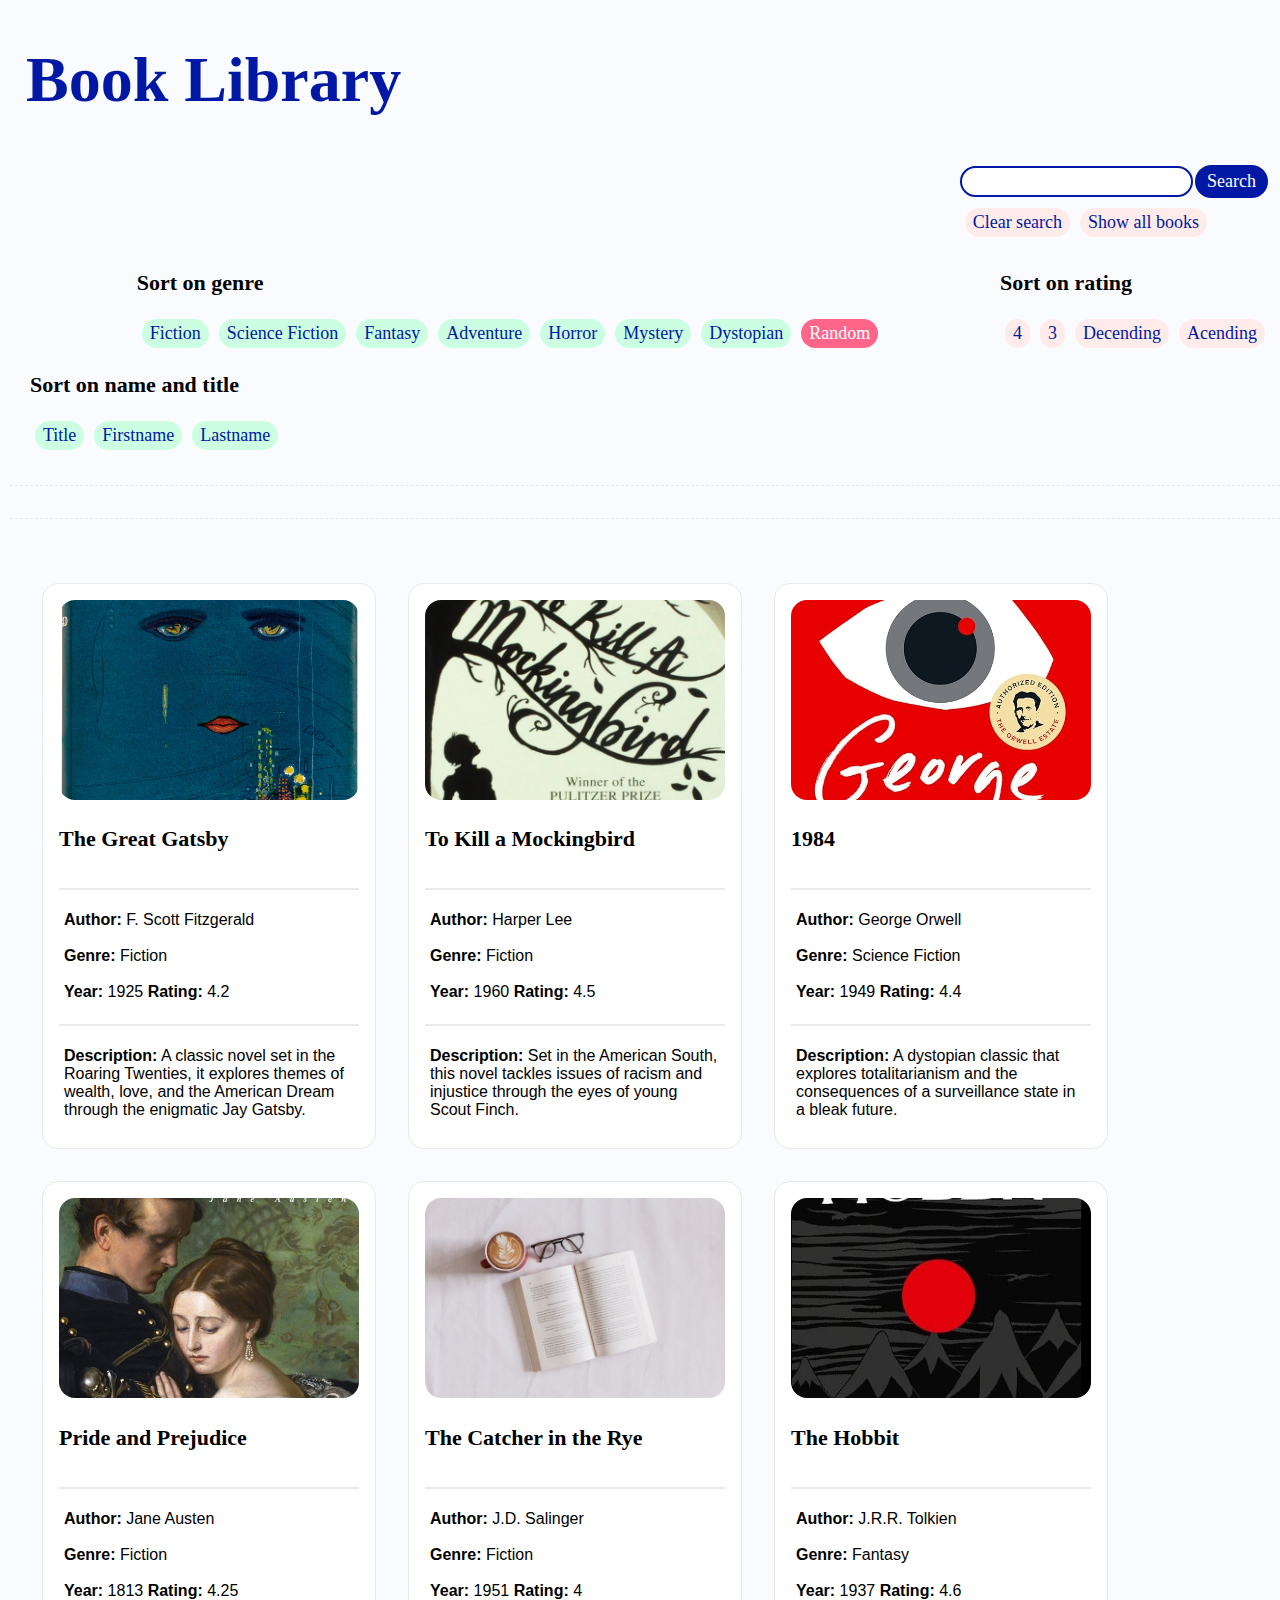
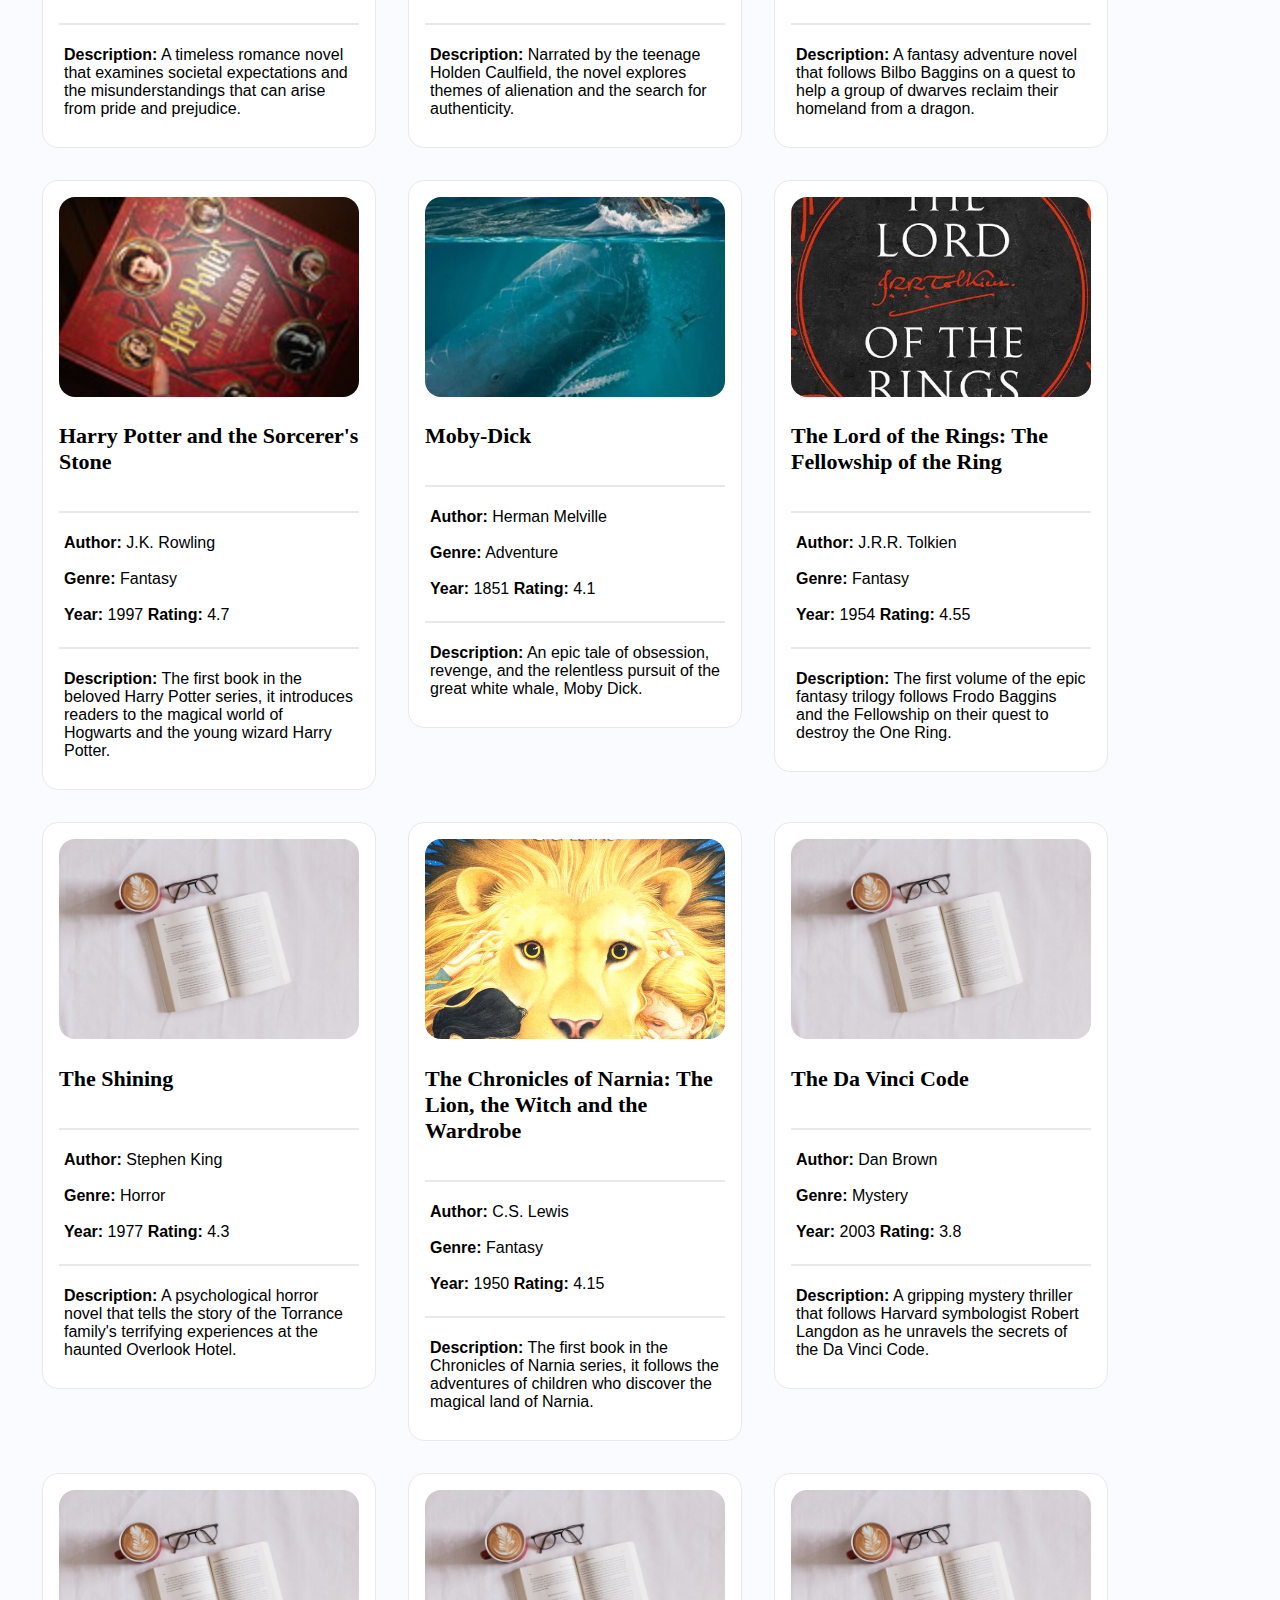
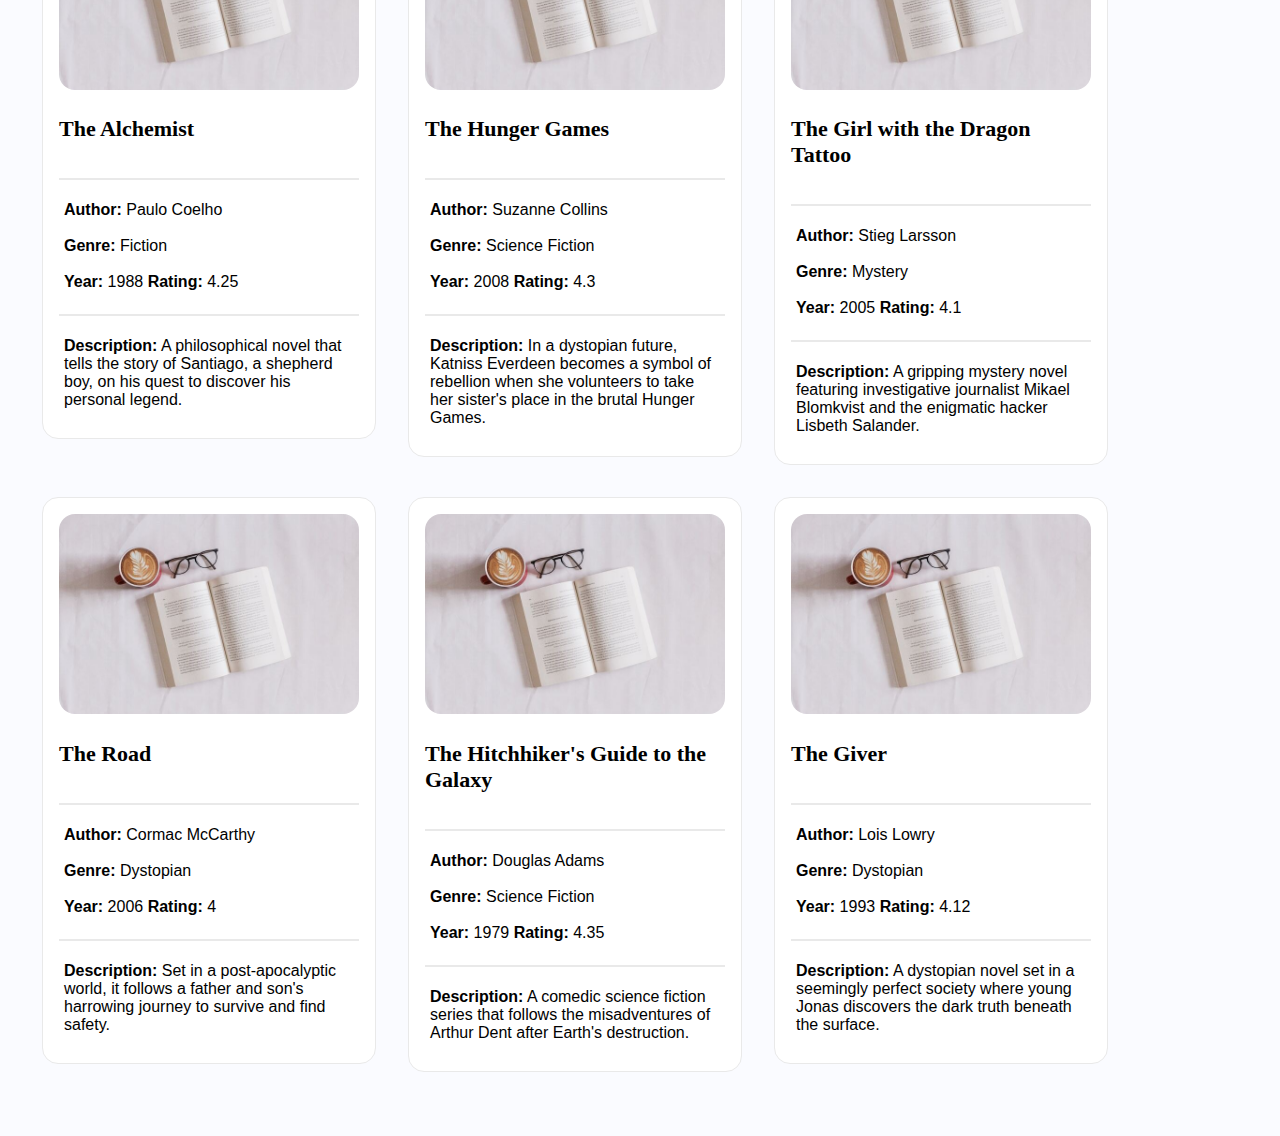
==== commit 8b928e1b: "clean up" ====
--- a/index.html
+++ b/index.html
@@ -1,41 +1,41 @@
 <!DOCTYPE html>
 <html lang="en">
 
-  <head>
-    <meta charset="UTF-8">
-    <meta name="viewport" content="width=device-width, initial-scale=1.0">
-    <link rel="stylesheet" href="/style.css" />
-    <title>Project Library</title>
-  </head>
+	<head>
+		<meta charset="UTF-8">
+		<meta name="viewport" content="width=device-width, initial-scale=1.0">
+		<link rel="stylesheet" href="/style.css" />
+		<title>Project Library</title>
+	</head>
 
-  <body>
-    <section class="wrapper">
-      <header>
-        <h1 class="title">Book Library</h1>
-      </header>
-      <div id="input-wrapper">
-        <form id="search-form"><input id="user-input" type="text" /><button class="send-btn button"
-            type="submit">Search</button>
-          <div class="sub"></div>
-        </form>
-      </div>
-      <nav>
-        <section class="genreSort">
-          <h2>Sort on genre</h2>
-        </section>
-        <section class="subSort">
-          <h2>Sort on rating</h2>
-        </section>
-        <section class="nameSort">
-          <h2>Sort on name and title</h2>
-        </section>
-      </nav>
-      <div class="result">
-        <div class="feedback"></div>
-      </div>
-      <main></main>
-    </section>
-    <script src="/script.js"></script>
-  </body>
+	<body>
+		<section class="wrapper">
+			<header>
+				<h1 class="title">Book Library</h1>
+			</header>
+			<div id="input-wrapper">
+				<form id="search-form"><input id="user-input" type="text" /><button class="send-btn button"
+						type="submit">Search</button>
+					<div class="sub"></div>
+				</form>
+			</div>
+			<nav>
+				<section class="genreSort">
+					<h2>Sort on genre</h2>
+				</section>
+				<section class="subSort">
+					<h2>Sort on rating</h2>
+				</section>
+				<section class="nameSort">
+					<h2>Sort on name and title</h2>
+				</section>
+			</nav>
+			<div class="result">
+				<div class="feedback"></div>
+			</div>
+			<main></main>
+		</section>
+		<script src="/script.js"></script>
+	</body>
 
 </html>--- a/style.css
+++ b/style.css
@@ -1,102 +1,264 @@
-* {
-    margin: 0;
-    padding: 0;
-}
-
-body{
-    background-color: rgb(220, 206, 187);
-    font-family: 'Montserrat', sans-serif;
-}
-
-h1 {
-    text-align: center;
-    font-size: 60px;
-    padding-top: 100px;
-    margin-bottom: 20px;
-    color:white;
-}
-
-h3 {
-    text-align:center;
-    text-decoration: wavy;
-    color:black;
-    font-style:italic; 
-    margin-bottom: 20px;
-
-}
-
-h4 {
-    margin-bottom: 10px;
-    color:rgb(80, 63, 29);
-    font-size:larger;
-    font-family:'Franklin Gothic Medium', 'Arial Narrow', Arial, sans-serif;
-
-
-}
-
-p {
-    margin:3px;
-    font-family:'Franklin Gothic Medium', 'Arial Narrow', Arial, sans-serif;
-    font-size: large;
-}
-
-#card-grid {
-    background-color: rgb(239, 228, 210);
-    display: flex;
-    justify-content: center;
-    flex-wrap: wrap;
-    gap: 40px;
-    margin-top: 30px;
-    padding: 15px;
-    border-radius: 20px;
-}
-
-.card{
-    display: flex;
-    flex-direction: column;
-    margin-bottom: 10px;
-    max-width: 250px;
-    background-color: rgb(200, 184, 164);
-    font-family: sans-serif;
-    padding:25px;
-    margin:20px;
-   border-radius:20px;
-   box-shadow: 0 8px 16px 0 rgba(0,0,0,0.2), 0 6px 20px 0 rgba(0,0,0,0.19);
-}
-
-.book-image {
-    width: 250px;
-    height: 250px;
-    margin-bottom:20px;
-    border-radius: 10px;
-}
-
-#buttons-container {
-    display: flex;
-    justify-content: center;
-    flex-wrap: wrap;
-  
-}
-
-.btn {
-    padding:10px;
-    margin: 10px;
-    border-radius: 15px;
-    background-color:rgb(239, 228, 210);
-    border-color:white;
-    color:rgb(80, 63, 29);
+body {
+  font-family: futura, arial, sans-serif;
+  margin: 0;
+  padding: 0;
+  background-color: #fafbff;
+}
+
+nav {
+  display: flex;
+  flex-direction: row;
+  flex-wrap: wrap;
+  padding: 10px 10px 30px 10px;
+  border-bottom: 1px dashed #e9e9e9;
+  justify-content: space-between;
+}
+
+section {
+  display: flex;
+  flex-flow: column;
+  margin-left: 10px;
+}
+
+hr {
+  width: 100%;
+  height: 2px;
+  border: 0;
+  border-bottom: 2px solid #e9e9e9;
+}
+
+header .title {
+  color: #0018a4;
+  font-size: 64px;
+  font-family: Futura;
+  font-weight: 700;
+  word-wrap: break-word;
+  padding-left: 1rem;
+}
+
+header {
+  display: flex;
+}
+
+h2 {
+  color: #000;
+  font-family: Futura;
+  font-size: 1.375rem;
+  font-weight: 700;
+}
+
+main {
+  display: flex;
+  padding: 4rem 2rem;
+  flex-flow: row wrap;
+  justify-content: flex-start;
+  align-items: baseline;
+  gap: 2rem;
+  background: #fafbff;
+}
+
+.book-card img {
+  max-width: 100%;
+  border-radius: 1rem;
+}
+
+.cover {
+  object-fit: cover;
+  width: 300px;
+  height: 200px;
+  object-position: 50% 50%;
+}
+
+.book-card {
+  display: flex;
+  flex-basis: auto;
+  width: 18.75rem;
+  padding: 1rem 1rem 1.5rem 1rem;
+  flex-direction: column;
+  align-items: flex-start;
+  gap: 0.5rem;
+  border-radius: 1rem;
+  border: 1px solid #e9e9e9;
+  background: #fff;
+}
+
+.book-card:hover {
+  border-radius: 1rem;
+  border: 2px solid #0018a4;
+  background: #fff;
+  box-shadow: 0px 0px 30px 0px rgba(0, 24, 164, 0.2);
+  transition: ease 0.5s;
+}
+
+.book-card p {
+  margin: 5px;
+}
+
+.result {
+  display: flex;
+  flex-basis: auto;
+  padding: 1rem 1rem;
+  flex: row;
+  flex-wrap: wrap;
+  gap: 1rem;
+  border-bottom: 1px dashed #e9e9e9;
+}
+
+.feedback {
+  width: 100vw;
+}
+
+.button {
+  color: #0018a4;
+  text-align: center;
+  font-family: Futura;
+  font-size: 1.125rem;
+  font-weight: 500;
+  border-radius: 25px;
+  background: #ccffe2;
+  padding: 2px 6px;
+  margin: 5px;
+  border: 2px solid transparent;
+}
+
+.button::selection {
+  background-color: #0018a4;
+  color: #fff;
+}
+
+.selection {
+  background-color: #0018a4;
+  color: #fff;
+}
+
+.button:active {
+  background: #0018a4;
+  color: #fff;
+}
+
+.button:hover {
+  border-radius: 3.125rem;
+  border: 2px solid #0018a4;
+  transition: ease 0.5s;
+}
+
+.clearbtn {
+  background-color: #fafbff;
+  color: #0018a4;
+  font-weight: 300;
+  font-size: 15px;
+  border-radius: 5px;
+  border: solid 2px color(srgb 0 0.0923 0.6419);
+}
+
+.clearbtn:hover {
+  background-color: #0018a4;
+  color: #fafbff;
+  font-weight: 300;
+  font-size: 15px;
+  border-radius: 0px;
+  border: solid 2px color(srgb 0 0.0923 0.6419);
+  transition: ease 0.5s;
+}
+
+.sort {
+  color: #0018a4;
+  background: #ffecea;
+}
+
+.sort::selection {
+  color: #fff;
+  background-color: #ff6589;
+  transition: ease 0.5s;
+}
+
+.sort-selected {
+  color: #fff;
+  background: #ff6589;
+  transition: ease 0.5s;
+}
+
+.randombtn {
+  color: #fff;
+  background: #ff6589;
+}
+
+.randombtn:hover {
+  color: #0018a4;
+  background: #ffecea;
+}
+
+#input-wrapper {
+  display: flex;
+  flex-direction: row;
+  flex-wrap: wrap;
+  padding: 0 10px;
+  justify-self: flex-end;
+  justify-content: flex-end;
+}
+
+#user-input {
+  border-radius: 2rem;
+  background: #fff;
+  color: #0018a4;
+  padding: 0.2rem 0.2rem;
+  margin: 5px 0 2px 0;
+  border: 2px solid #0018a4;
+  font-family: Futura;
+  font-size: 1.125rem;
+  font-weight: 500;
+}
+
+.send-btn {
+  border: 2px solid #0018a4;
+  background: #0018a4;
+  color: #fff;
+  border-radius: 25px;
+  padding: 4px 10px;
+  margin: 5px 2px;
+}
+
+.send-btn:hover {
+  border: 2px solid #0018a4;
+  background: #ccffe2;
+  color: #0018a4;
+  transition: ease 0.5s;
+}
+
+.searchResponse {
+  align-self: flex-end;
+  padding: 5px;
+}
+
+@media (min-width: 200px) and (max-width: 795px) {
+  header .title {
+    color: #0018a4;
+    font-size: 30px;
+    font-family: Futura;
     font-weight: 700;
-    box-shadow: 0 8px 16px 0 rgba(0,0,0,0.2), 0 6px 20px 0 rgba(0,0,0,0.19);
-}
-
-.btn:hover {
-    box-shadow: 0 12px 16px 0 rgba(0,0,0,0.24), 0 17px 50px 0 rgba(0,0,0,0.19);
-  }
-
-  .btn:active {
-    background-color: #e1e9e1;
-    box-shadow: 0 5px #666;
-    transform: translateY(4px);
-  }
-
-  +    word-wrap: break-word;
+    padding-left: 0.5rem;
+    padding-top: 0.5rem;
+  }
+
+  #user-input {
+    padding-left: 0;
+    padding-top: 0;
+    font-size: 12px;
+  }
+
+  .button {
+    font-size: 12px;
+    padding: 2px 10px;
+    margin: 2px;
+  }
+
+  .send-btn {
+    padding: 2px 4px;
+    margin: 0px;
+  }
+
+  h2 {
+    margin: 3px;
+  }
+}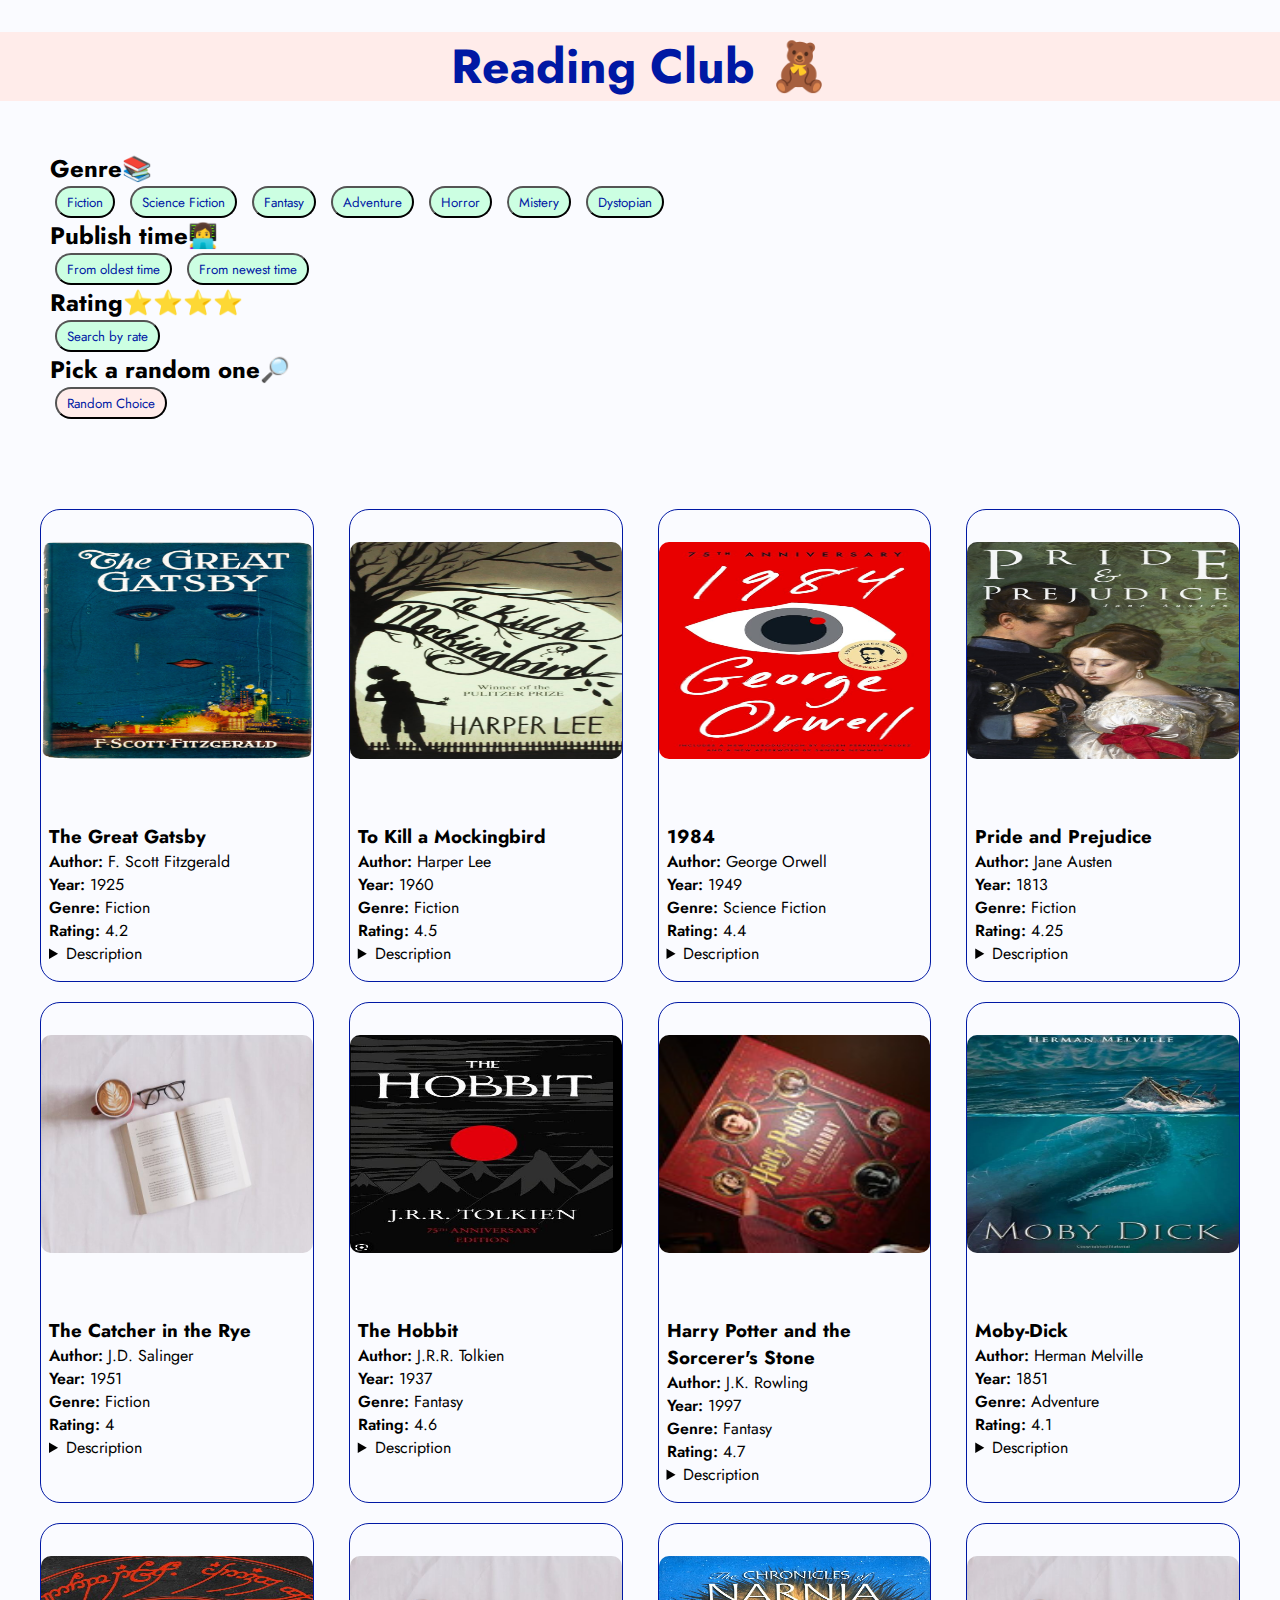
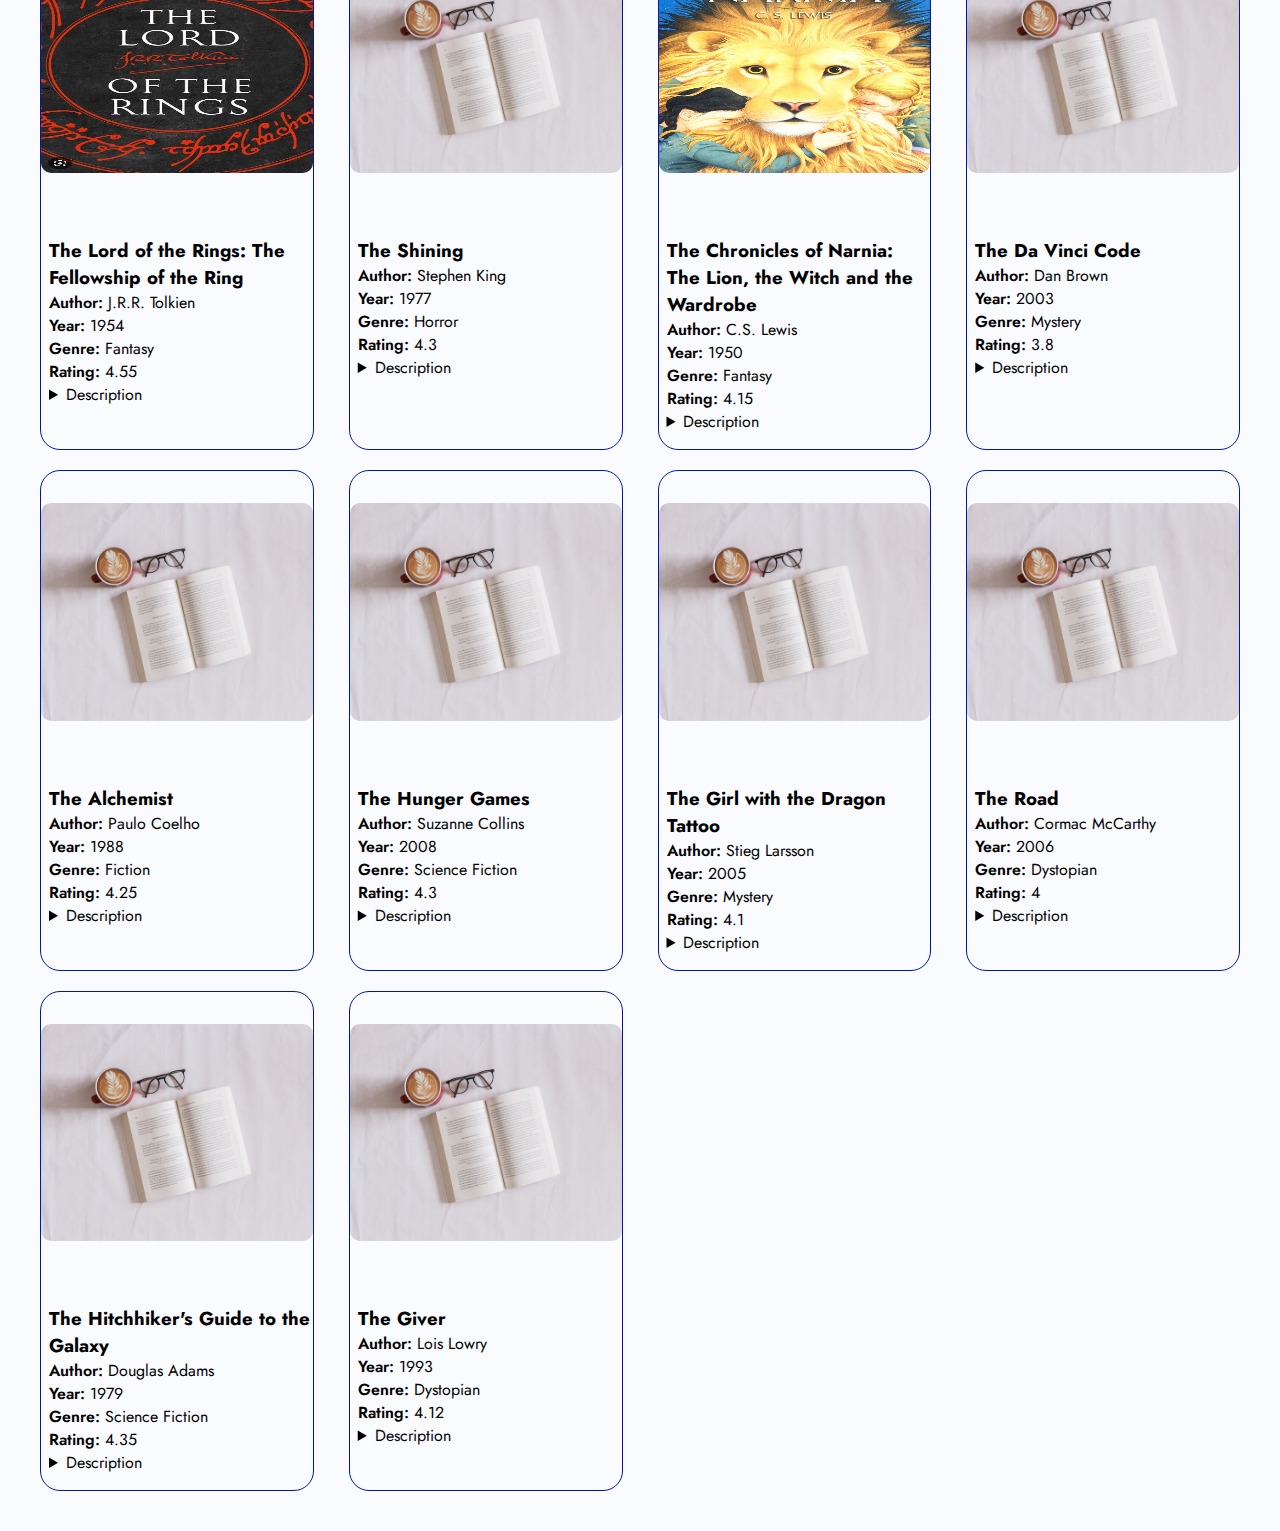
==== commit 71c43733: "Merge 1c4f3f0b685943ed72e967ce29ad0a6cceeb640b into a77e11cfb1b633b8defc52683785a5b67af54a81" ====
--- a/index.html
+++ b/index.html
@@ -1,41 +1,46 @@
 <!DOCTYPE html>
 <html lang="en">
-
-	<head>
-		<meta charset="UTF-8">
-		<meta name="viewport" content="width=device-width, initial-scale=1.0">
-		<link rel="stylesheet" href="/style.css" />
-		<title>Project Library</title>
-	</head>
-
-	<body>
-		<section class="wrapper">
-			<header>
-				<h1 class="title">Book Library</h1>
-			</header>
-			<div id="input-wrapper">
-				<form id="search-form"><input id="user-input" type="text" /><button class="send-btn button"
-						type="submit">Search</button>
-					<div class="sub"></div>
-				</form>
-			</div>
-			<nav>
-				<section class="genreSort">
-					<h2>Sort on genre</h2>
-				</section>
-				<section class="subSort">
-					<h2>Sort on rating</h2>
-				</section>
-				<section class="nameSort">
-					<h2>Sort on name and title</h2>
-				</section>
-			</nav>
-			<div class="result">
-				<div class="feedback"></div>
-			</div>
-			<main></main>
-		</section>
-		<script src="/script.js"></script>
-	</body>
-
-</html>+  <head>
+    <link rel="preconnect" href="https://fonts.googleapis.com" />
+    <link rel="preconnect" href="https://fonts.gstatic.com" crossorigin />
+    <link
+      href="https://fonts.googleapis.com/css2?family=Comfortaa:wght@400;700&family=Jost:ital,wght@0,100..900;1,100..900&family=Montserrat&family=Schoolbell&display=swap"
+      rel="stylesheet"
+    />
+    <meta charset="UTF-8" />
+    <meta name="viewport" content="width=device-width, initial-scale=1.0" />
+    <link rel="stylesheet" href="./style.css" />
+    <title>Reading Club 🧸</title>
+  </head>
+  <body>
+    <div id="title">
+      <header onclick="restartPage(this)">Reading Club 🧸</header>
+    </div>
+      <section id="filterBar" class="filter-bar">
+        <div id="filtersOnGenre" class="filter-genre">
+          <h2>Genre📚</h2>
+          <button id="filterFiction">Fiction</button>
+          <button id="filterScienceFiction">Science Fiction</button>
+          <button id="filterFantasy">Fantasy</button>
+          <button id="filterAdventure">Adventure</button>
+          <button id="filterHorror">Horror</button>
+          <button id="filterMystery">Mistery</button>
+          <button id="filterDystopian">Dystopian</button>
+        </div>
+        <div id="sortByYear">
+          <h2>Publish time👩‍💻</h2>
+          <button id="ascending">From oldest time</button>
+          <button id="descending">From newest time</button>
+        </div>
+        <div id="sort-by-rate">
+          <h2>Rating⭐️⭐️⭐️⭐️</h2>
+          <button id="from-high-rate">Search by rate</button>
+        </div>
+        <div id="random-button-div">
+          <h2>Pick a random one🔎</h2>
+          <button id="random-button">Random Choice</button>
+        </div>
+      </setion>  
+    <script src="./script.js"></script>
+  </body>
+</html>
--- a/style.css
+++ b/style.css
@@ -1,264 +1,114 @@
 body {
-  font-family: futura, arial, sans-serif;
+  background-color: #FAFBFF;
+}
+
+* {
+  box-sizing: border-box;
   margin: 0;
   padding: 0;
-  background-color: #fafbff;
+  font-family: "Jost", sans-serif;
 }
 
-nav {
+.filter-bar {
   display: flex;
-  flex-direction: row;
-  flex-wrap: wrap;
-  padding: 10px 10px 30px 10px;
-  border-bottom: 1px dashed #e9e9e9;
-  justify-content: space-between;
-}
-
-section {
-  display: flex;
-  flex-flow: column;
-  margin-left: 10px;
-}
-
-hr {
-  width: 100%;
-  height: 2px;
-  border: 0;
-  border-bottom: 2px solid #e9e9e9;
-}
-
-header .title {
-  color: #0018a4;
-  font-size: 64px;
-  font-family: Futura;
-  font-weight: 700;
-  word-wrap: break-word;
-  padding-left: 1rem;
+  flex-direction: column;
+  justify-content: space-evenly;
+  padding: 50px;
 }
 
 header {
-  display: flex;
+  text-align: center;
+  font-size: 3rem;
+  font-weight: 700;
+  background-color: #FFECEA;
+  color: #0018a4;
 }
 
-h2 {
-  color: #000;
-  font-family: Futura;
-  font-size: 1.375rem;
-  font-weight: 700;
+#title {
+  margin-top: 2rem;
 }
 
-main {
+.gallery-wrapper {
+  display: grid;
+  grid-template-columns: repeat(4, 1fr);
+  column-gap: 35px;
+  row-gap: 20px;
+  margin: 40px 40px 40px 40px;
+} 
+
+.card-wrapper {
   display: flex;
-  padding: 4rem 2rem;
-  flex-flow: row wrap;
+  flex-direction: column;
   justify-content: flex-start;
-  align-items: baseline;
-  gap: 2rem;
-  background: #fafbff;
+  max-width: 100%;
+  padding: 16px, 16px, 24px, 16px;
+  box-sizing: border-box;
+  border-radius: 20px;
+  border: solid 1px #0018A4;
+  cursor: pointer; 
 }
 
-.book-card img {
-  max-width: 100%;
-  border-radius: 1rem;
+.card-wrapper:hover {
+  border-radius: 20px;
+  border: solid 2px #0018A4;
 }
 
-.cover {
-  object-fit: cover;
-  width: 300px;
-  height: 200px;
-  object-position: 50% 50%;
+img {
+  max-width: 100%;
+  aspect-ratio: 5 / 4;
+  border-radius: 10px;
+  margin-top: 2rem;
+  margin-bottom: 2rem;
 }
 
-.book-card {
-  display: flex;
-  flex-basis: auto;
-  width: 18.75rem;
-  padding: 1rem 1rem 1.5rem 1rem;
-  flex-direction: column;
-  align-items: flex-start;
-  gap: 0.5rem;
-  border-radius: 1rem;
-  border: 1px solid #e9e9e9;
-  background: #fff;
+.detail-content {
+  margin-bottom: 1rem;
+  margin-left: 0.5rem;
 }
 
-.book-card:hover {
-  border-radius: 1rem;
-  border: 2px solid #0018a4;
-  background: #fff;
-  box-shadow: 0px 0px 30px 0px rgba(0, 24, 164, 0.2);
-  transition: ease 0.5s;
+span {
+  font-weight: 600;
 }
 
-.book-card p {
-  margin: 5px;
+button {
+  border-radius: 20px;
+  height:2rem;
+  padding: 0 10px;
+  margin: 0 5px;
+  cursor: pointer;
+  background-color: #CCFFE2;
+  color: #0018A4;
 }
 
-.result {
-  display: flex;
-  flex-basis: auto;
-  padding: 1rem 1rem;
-  flex: row;
-  flex-wrap: wrap;
-  gap: 1rem;
-  border-bottom: 1px dashed #e9e9e9;
+button:hover {
+  background-color: #0018A4;
+  color: #FAFBFF ;
 }
 
-.feedback {
-  width: 100vw;
+#random-button{
+  background-color: #FFECEA;
+  color:#0018A4;
+}
+ 
+#random-button:hover{
+  background-color: #FF6589;
+  color:#FAFBFF;
 }
 
-.button {
-  color: #0018a4;
-  text-align: center;
-  font-family: Futura;
-  font-size: 1.125rem;
-  font-weight: 500;
-  border-radius: 25px;
-  background: #ccffe2;
-  padding: 2px 6px;
-  margin: 5px;
-  border: 2px solid transparent;
+header:hover{
+  cursor: pointer;
 }
 
-.button::selection {
-  background-color: #0018a4;
-  color: #fff;
+@media only screen and (max-width:500px) {
+  .gallery-wrapper {
+    display: flex;
+    flex-direction: column;  
+  }
 }
 
-.selection {
-  background-color: #0018a4;
-  color: #fff;
+@media (min-width: 501px) and (max-width: 1200px) {
+  .gallery-wrapper{
+    grid-template-columns: auto auto;
+  }
 }
 
-.button:active {
-  background: #0018a4;
-  color: #fff;
-}
-
-.button:hover {
-  border-radius: 3.125rem;
-  border: 2px solid #0018a4;
-  transition: ease 0.5s;
-}
-
-.clearbtn {
-  background-color: #fafbff;
-  color: #0018a4;
-  font-weight: 300;
-  font-size: 15px;
-  border-radius: 5px;
-  border: solid 2px color(srgb 0 0.0923 0.6419);
-}
-
-.clearbtn:hover {
-  background-color: #0018a4;
-  color: #fafbff;
-  font-weight: 300;
-  font-size: 15px;
-  border-radius: 0px;
-  border: solid 2px color(srgb 0 0.0923 0.6419);
-  transition: ease 0.5s;
-}
-
-.sort {
-  color: #0018a4;
-  background: #ffecea;
-}
-
-.sort::selection {
-  color: #fff;
-  background-color: #ff6589;
-  transition: ease 0.5s;
-}
-
-.sort-selected {
-  color: #fff;
-  background: #ff6589;
-  transition: ease 0.5s;
-}
-
-.randombtn {
-  color: #fff;
-  background: #ff6589;
-}
-
-.randombtn:hover {
-  color: #0018a4;
-  background: #ffecea;
-}
-
-#input-wrapper {
-  display: flex;
-  flex-direction: row;
-  flex-wrap: wrap;
-  padding: 0 10px;
-  justify-self: flex-end;
-  justify-content: flex-end;
-}
-
-#user-input {
-  border-radius: 2rem;
-  background: #fff;
-  color: #0018a4;
-  padding: 0.2rem 0.2rem;
-  margin: 5px 0 2px 0;
-  border: 2px solid #0018a4;
-  font-family: Futura;
-  font-size: 1.125rem;
-  font-weight: 500;
-}
-
-.send-btn {
-  border: 2px solid #0018a4;
-  background: #0018a4;
-  color: #fff;
-  border-radius: 25px;
-  padding: 4px 10px;
-  margin: 5px 2px;
-}
-
-.send-btn:hover {
-  border: 2px solid #0018a4;
-  background: #ccffe2;
-  color: #0018a4;
-  transition: ease 0.5s;
-}
-
-.searchResponse {
-  align-self: flex-end;
-  padding: 5px;
-}
-
-@media (min-width: 200px) and (max-width: 795px) {
-  header .title {
-    color: #0018a4;
-    font-size: 30px;
-    font-family: Futura;
-    font-weight: 700;
-    word-wrap: break-word;
-    padding-left: 0.5rem;
-    padding-top: 0.5rem;
-  }
-
-  #user-input {
-    padding-left: 0;
-    padding-top: 0;
-    font-size: 12px;
-  }
-
-  .button {
-    font-size: 12px;
-    padding: 2px 10px;
-    margin: 2px;
-  }
-
-  .send-btn {
-    padding: 2px 4px;
-    margin: 0px;
-  }
-
-  h2 {
-    margin: 3px;
-  }
-}